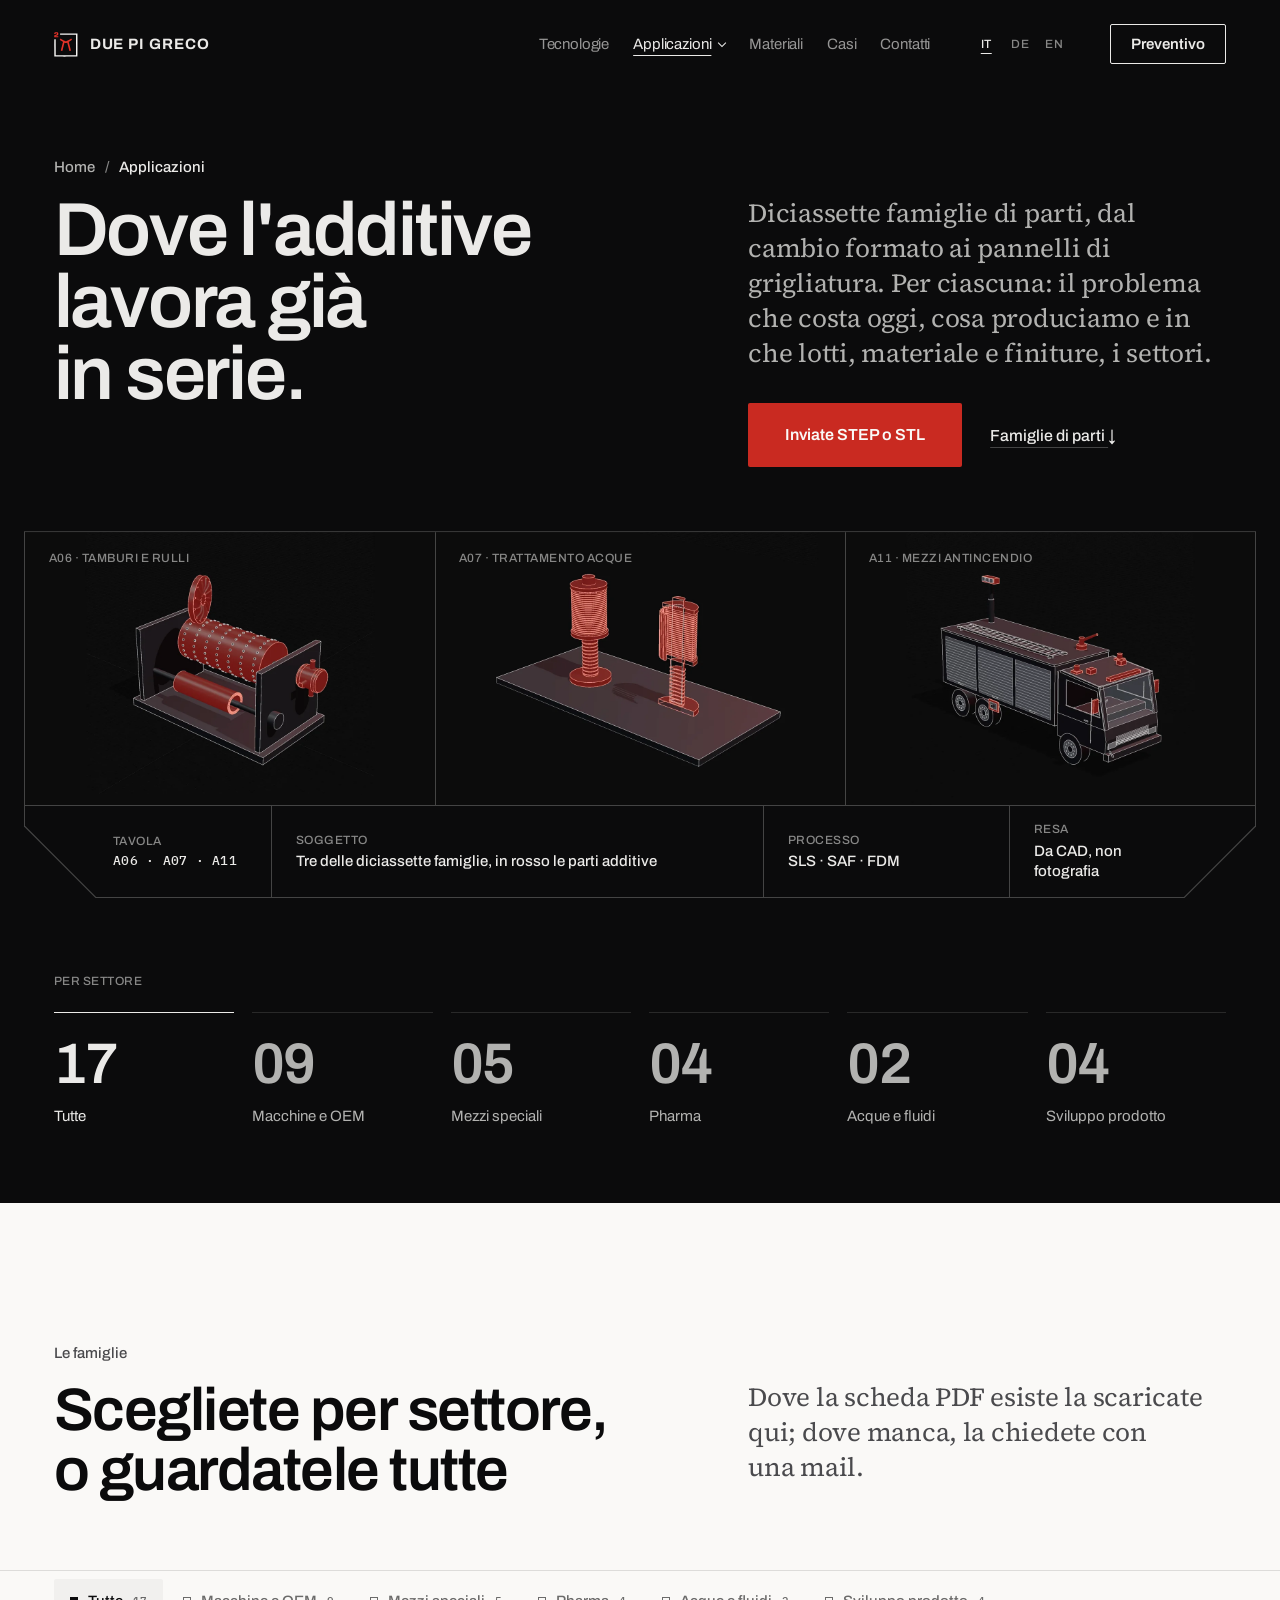
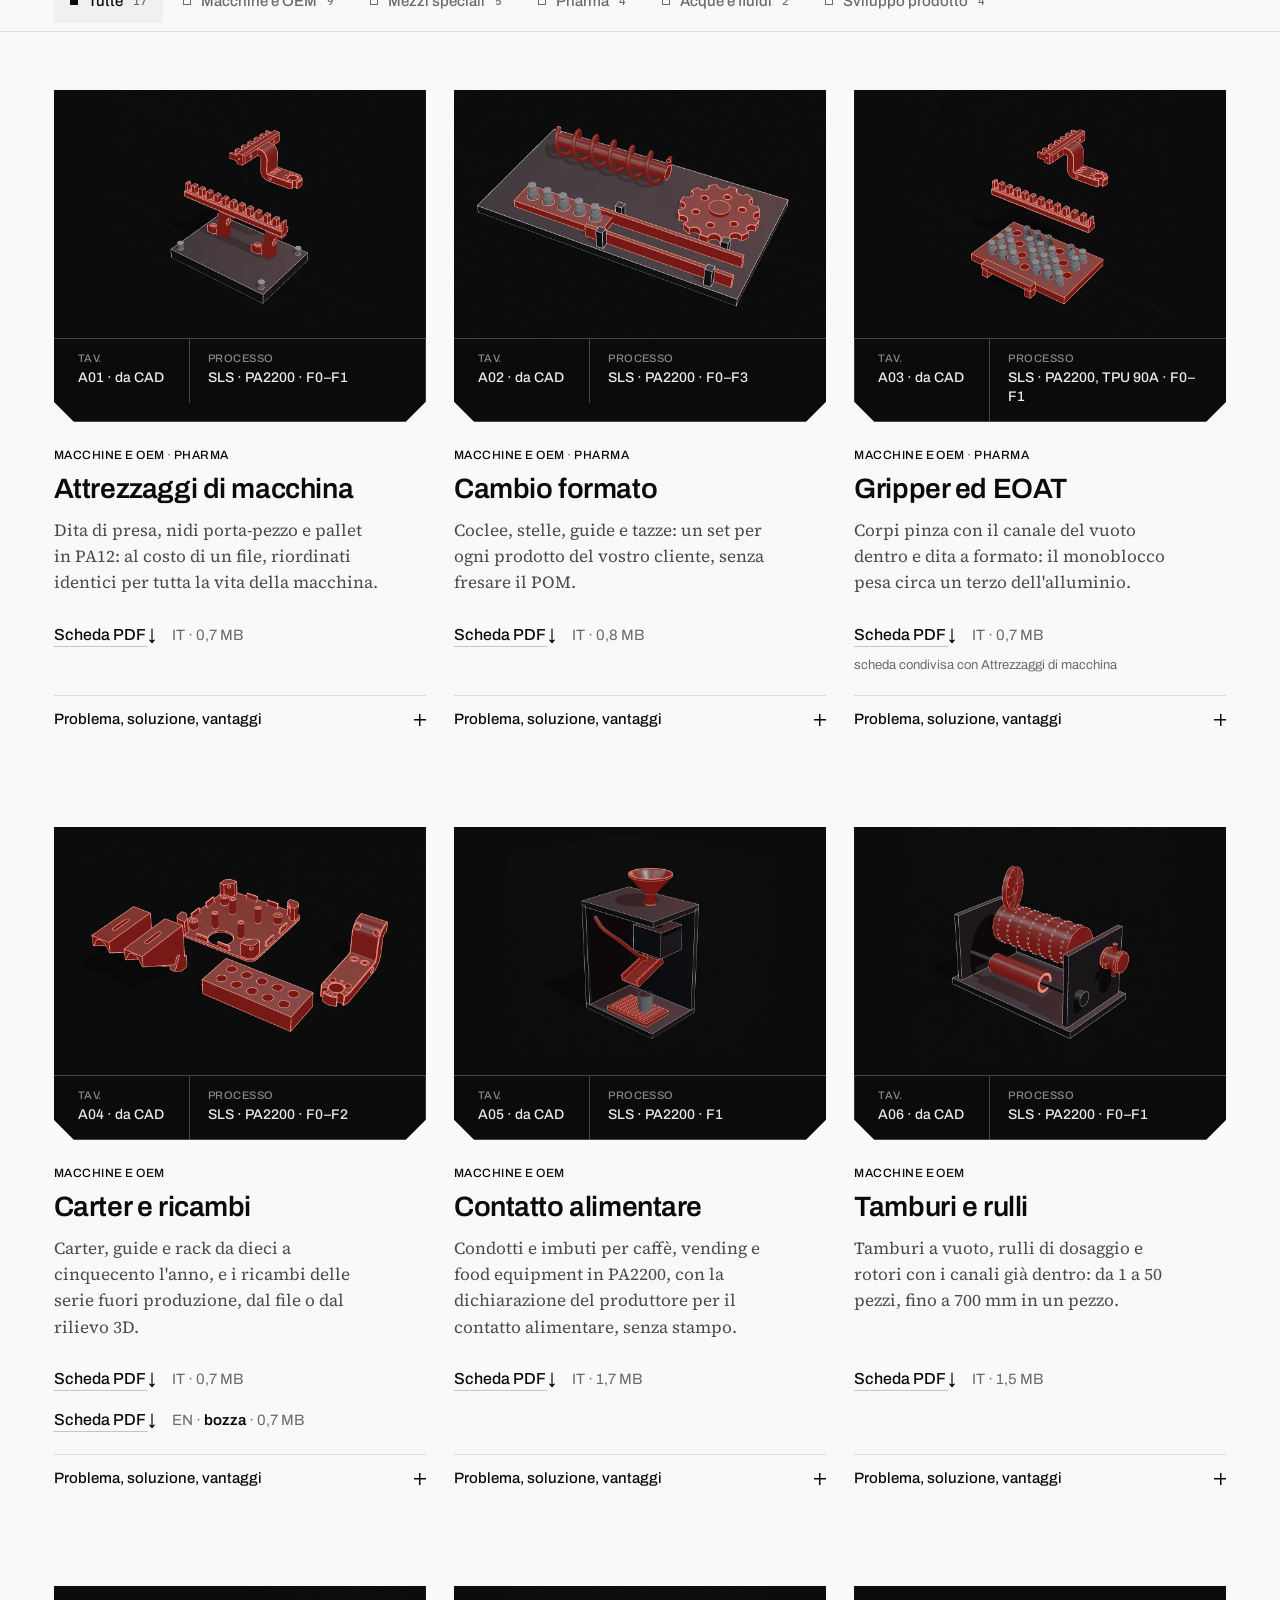
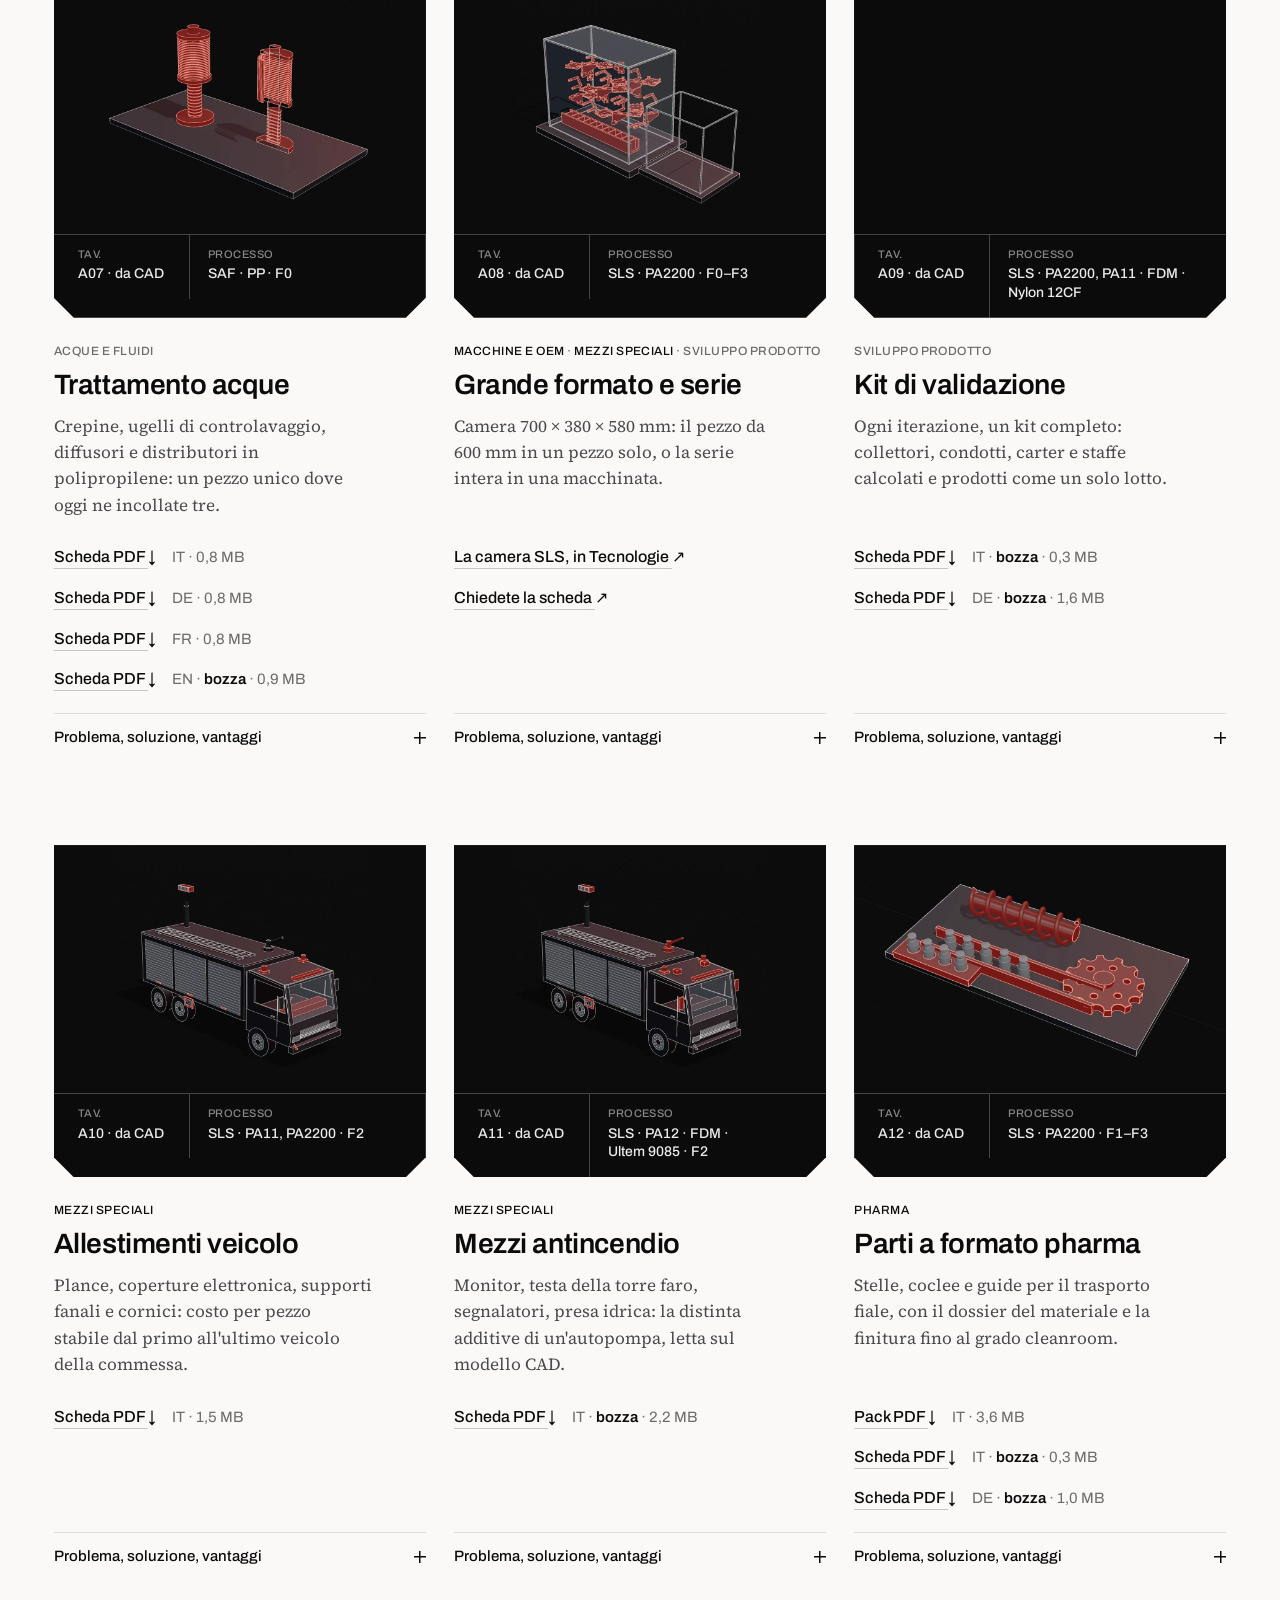
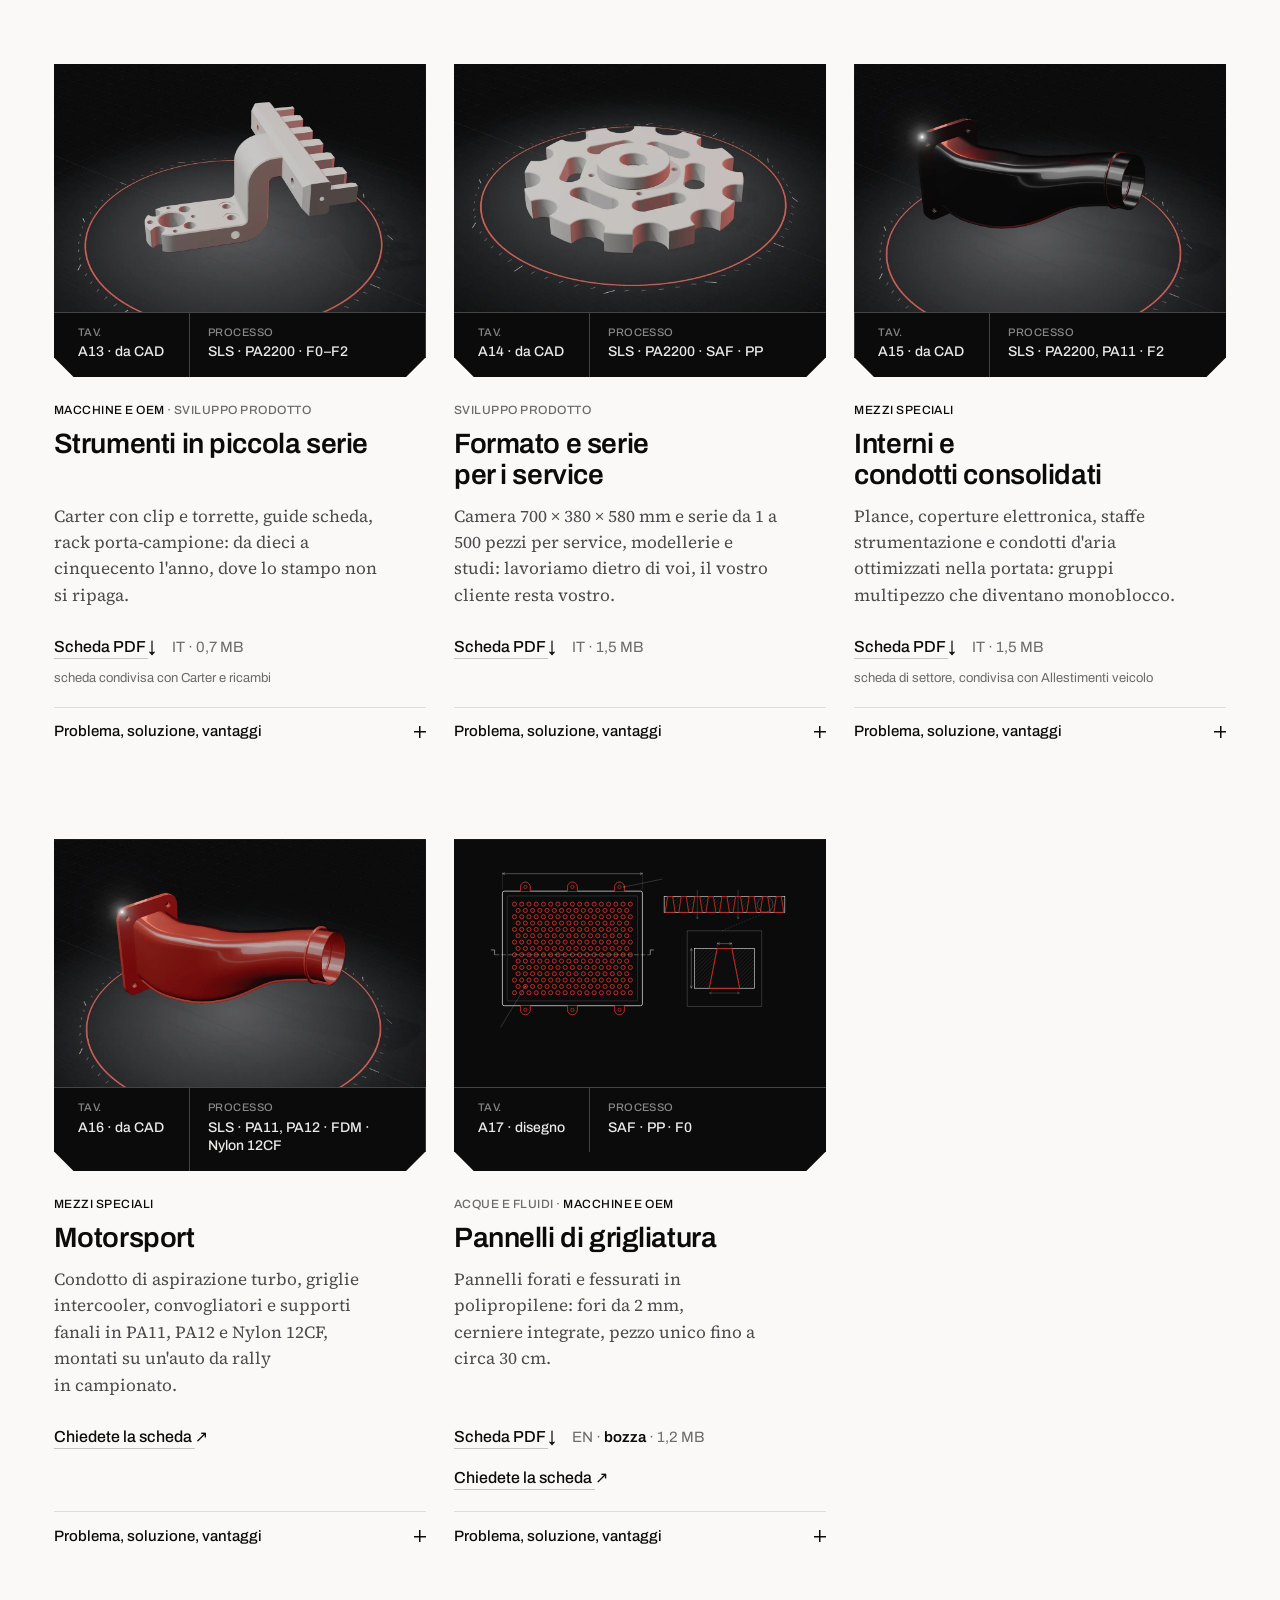
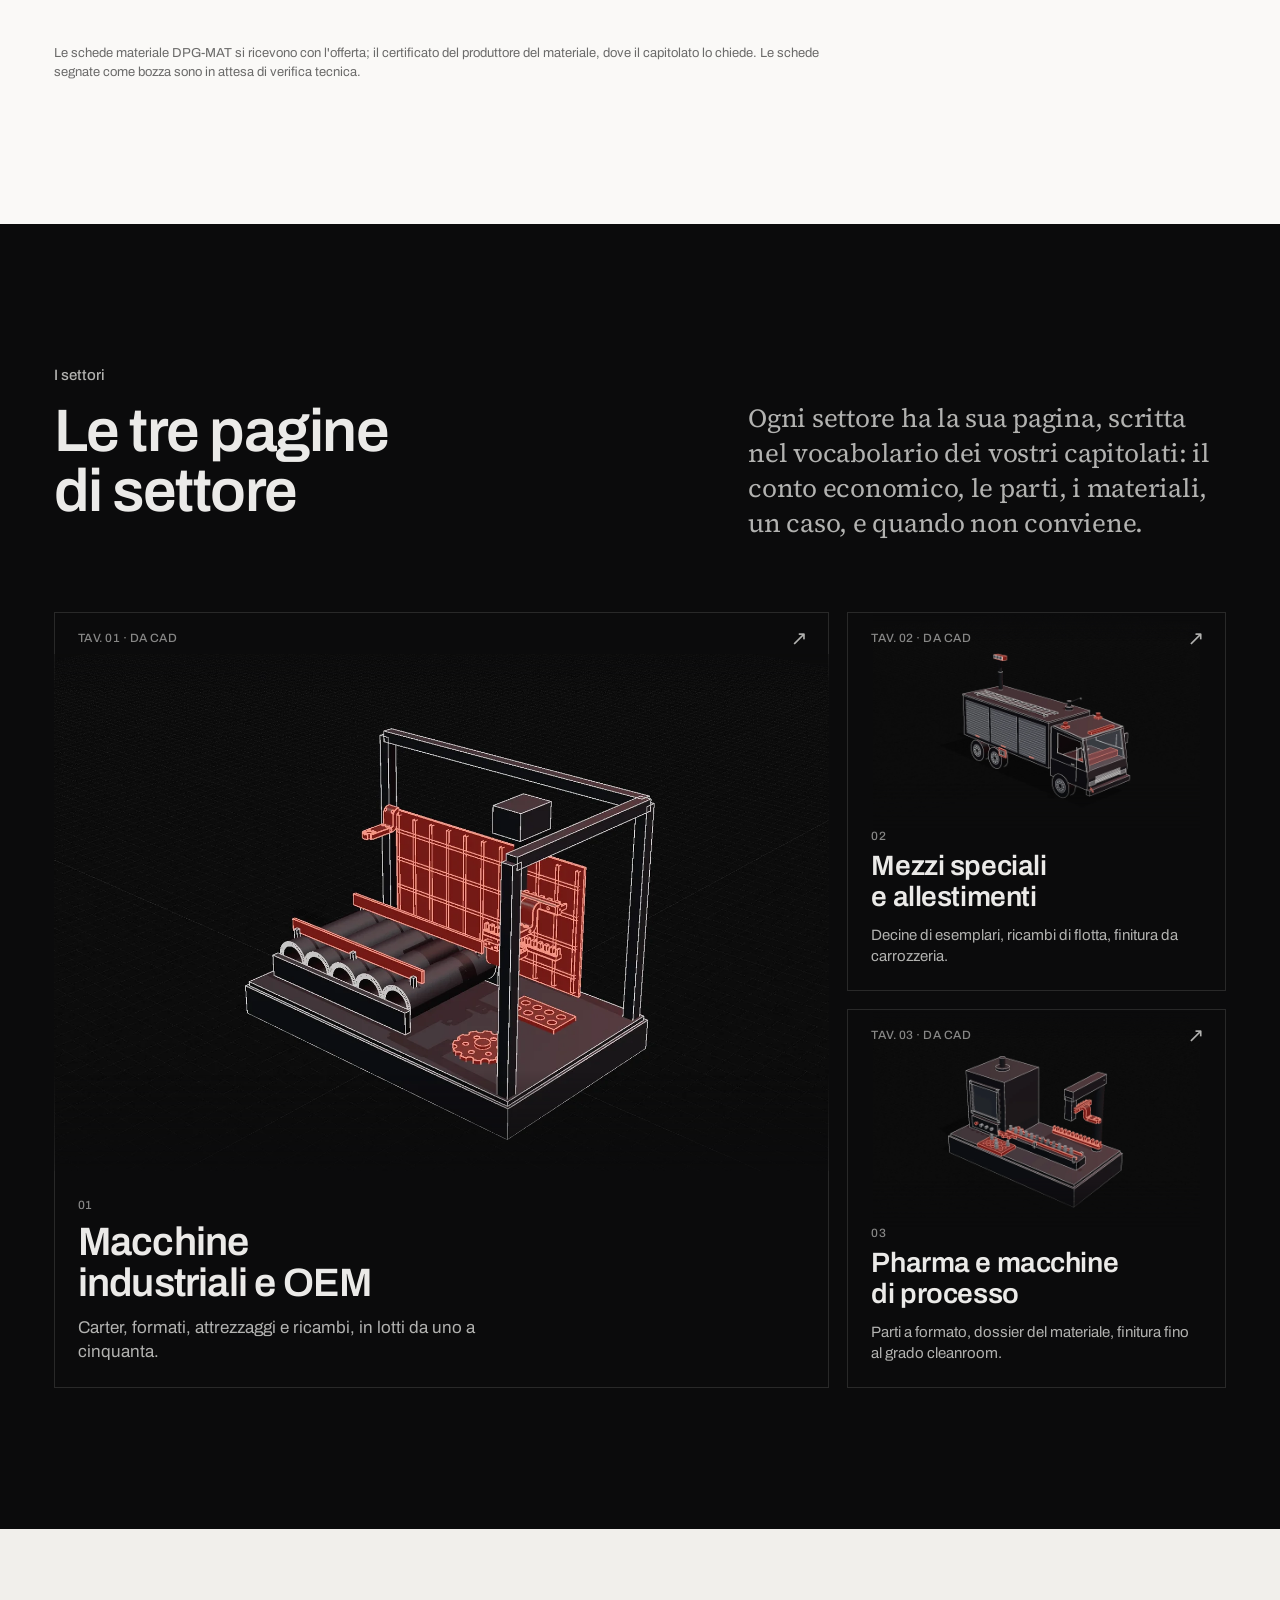
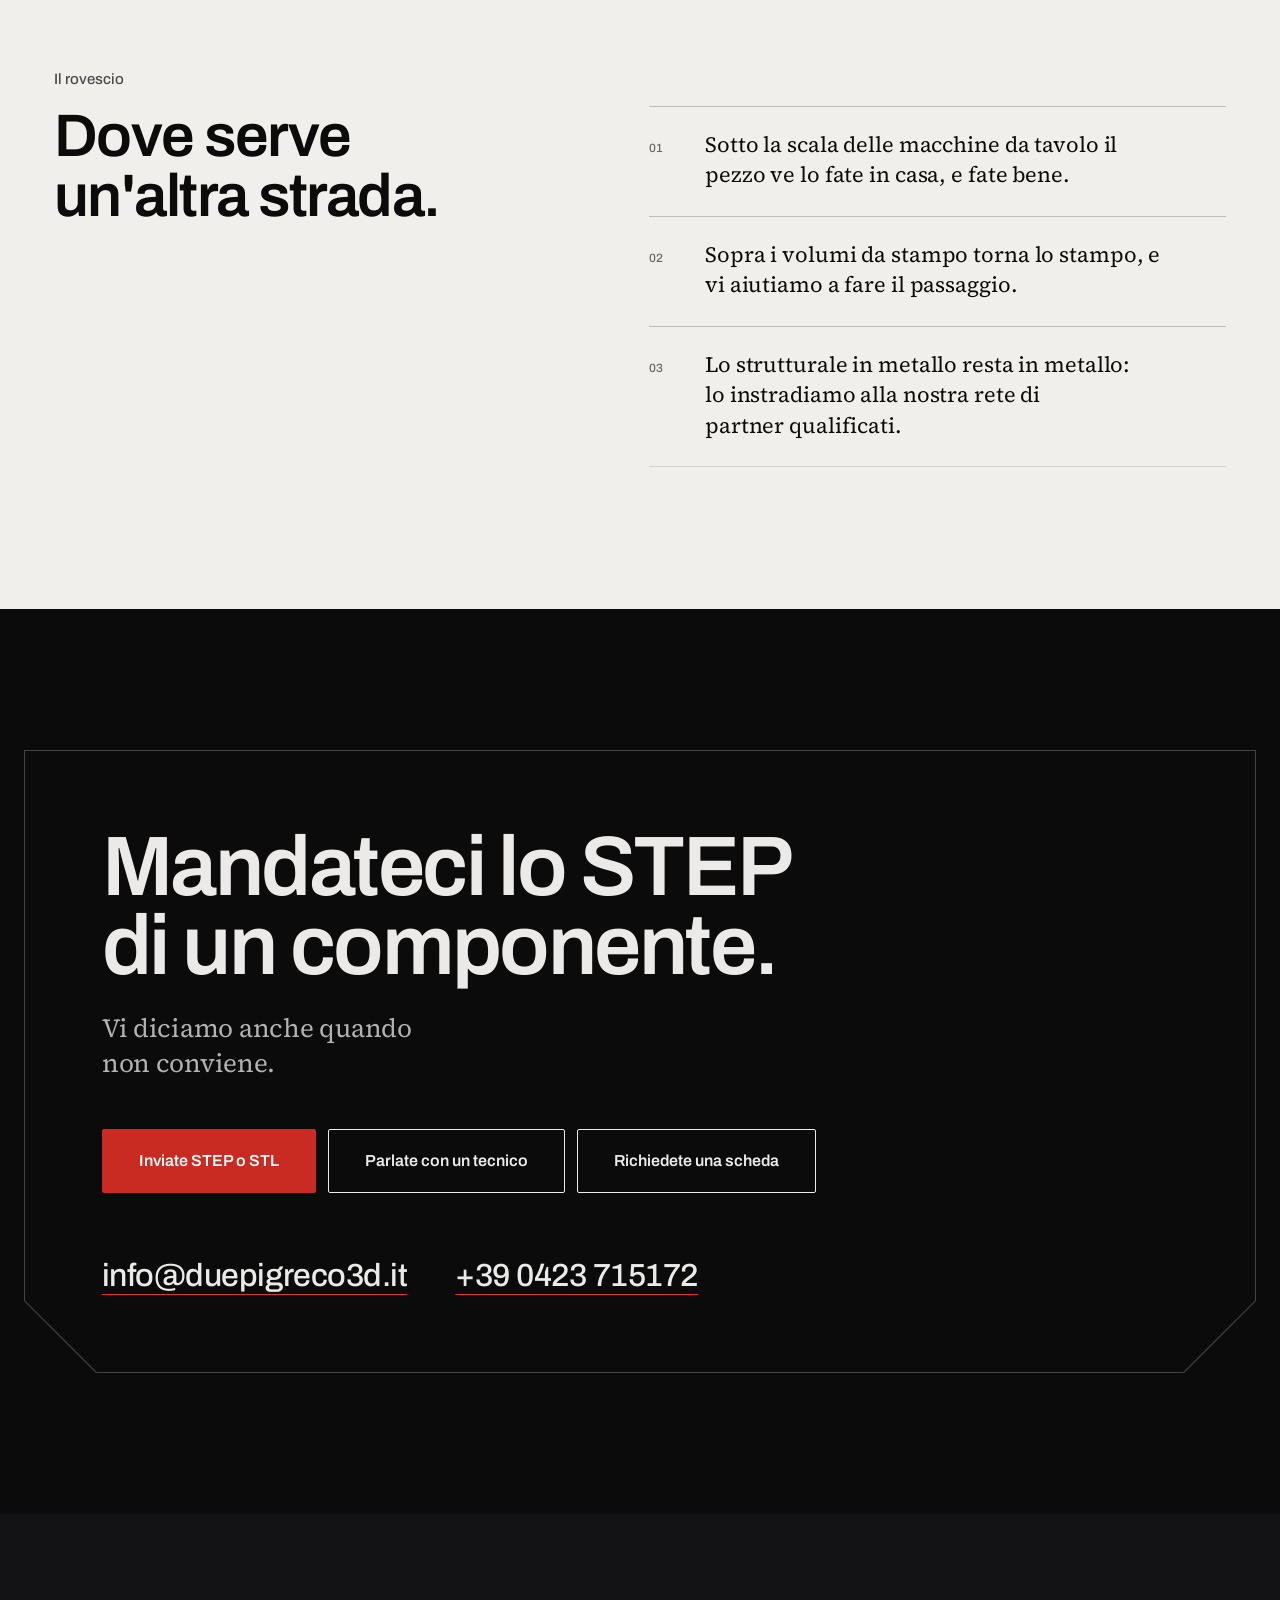
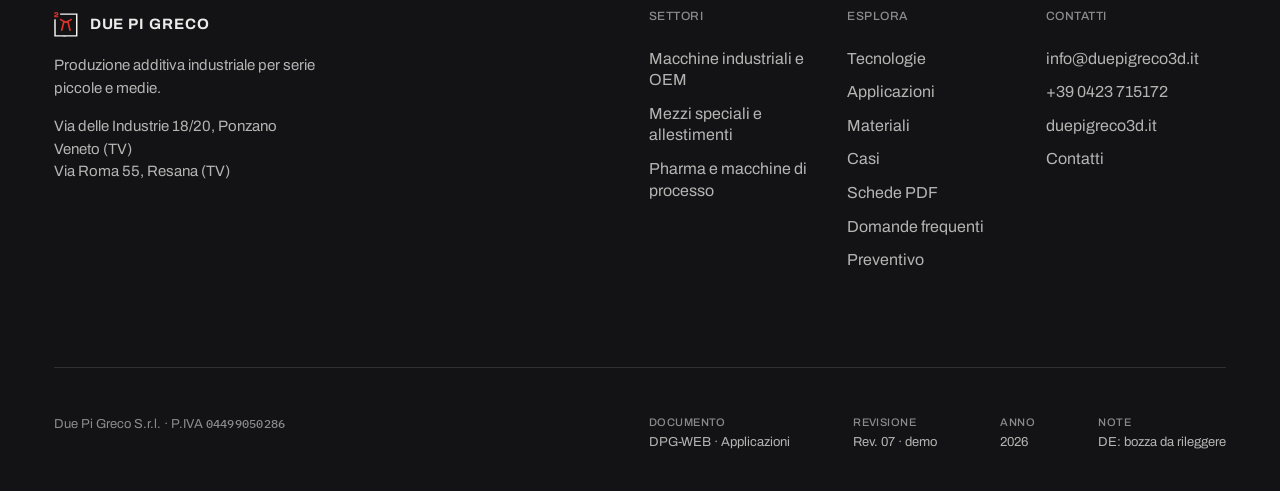
==== applicazioni.html @ 46a99f76 "Add files via upload" ====
<!doctype html><html lang="it"><head><meta charset="utf-8">
<meta name="viewport" content="width=device-width,initial-scale=1">
<meta name="description" content="Diciassette famiglie di applicazione della produzione additiva industriale: cambio formato, attrezzaggi, gripper, carter, contatto alimentare, trattamento acque, pannelli di grigliatura, allestimenti. Per ciascuna il problema, cosa facciamo, materiale e scheda PDF.">
<meta name="theme-color" content="#0B0B0C">
<title>Applicazioni · Due Pi Greco</title>
<link rel="icon" type="image/svg+xml" href="assets/favicon.svg">

<link rel="stylesheet" href="assets/fonts.css"><link rel="stylesheet" href="assets/stile-r07.css">
<script>document.documentElement.classList.add('js')</script>
<script src="assets/comune.js"></script>
</head><body class="r07 p-applicazioni ">
<!-- DPG-WEB · DPG-WEB · Applicazioni · Rev. 07. FILE GENERATO da _lavoro/r07/build_r07.py: si modifica _lavoro/r07/pagine/applicazioni.src.html.
     Testi dal dizionario I18N in fondo (it, de, en; il de e' una bozza). Dati: solo quelli di 00_CONTENUTI_REV06.md. -->
<a class="salta" href="#contenuto" data-i="salta">Vai al contenuto</a>

<!-- BARRA (manuale 4.1): fissa, trasparente sopra la testata scura; .piena dopo 80 px. Il pannello telefono lo apre comune.js.
     Parte comune a tutte le pagine (_lavoro/r07/parti/barra.html): la pagina corrente riceve aria-current dal build. -->
<header class="topbar barra su-nero"><div class="barra-dentro">
  <a class="marchio" href="index.html" aria-label="Due Pi Greco, home"><span class="logo"><svg xmlns="http://www.w3.org/2000/svg" viewBox="0 0 855 1002" role="img" aria-label="Due Pi Greco"><title>Due Pi Greco</title><g transform="translate(0.000000,1002.000000) scale(0.100000,-0.100000)" fill-rule="evenodd"><path class="dpg-nero" fill="#0B0B0C" d="M2185 8777 c-3 -7 -4 -120 -3 -252 l3 -240 2850 -5 c1568 -3 2851 -6 2853 -8 1 -1 1 -1634 0 -3629 l-3 -3628 -3630 0 -3630 0 -3 2839 c-1 2078 -5 2843 -13 2852 -12 15 -448 21 -483 8 -15 -6 -16 -288 -16 -3105 l0 -3099 26 -10 c41 -16 8226 -13 8247 3 16 11 17 274 15 4147 l-3 4135 -3103 3 c-2502 2 -3104 0 -3107 -11z"/><path class="dpg-rosso" fill="#ED1B24" d="M555 9234 c-11 -2 -47 -9 -80 -16 -166 -31 -303 -146 -351 -294 -23 -73 -32 -335 -12 -352 12 -9 69 -12 224 -10 l209 3 11 90 c15 114 27 146 67 176 31 23 38 24 199 24 l168 0 37 -38 38 -37 0 -124 c0 -192 8 -187 -415 -291 -325 -80 -374 -100 -451 -182 -89 -95 -94 -120 -94 -483 l0 -315 715 0 715 0 0 190 0 190 -490 5 -490 5 -3 35 c-4 47 34 120 74 142 17 10 69 27 115 38 110 27 253 63 379 97 335 91 429 226 417 596 -8 225 -38 320 -133 414 -115 112 -211 136 -564 139 -146 1 -274 1 -285 -2z M2289 6883 c-23 -38 -72 -113 -108 -168 -35 -55 -82 -127 -103 -159 -21 -33 -38 -67 -38 -77 0 -11 27 -34 73 -63 257 -160 309 -192 325 -201 9 -6 36 -23 60 -38 23 -15 59 -37 80 -48 20 -11 51 -29 67 -39 17 -10 41 -25 55 -33 14 -7 84 -47 155 -89 127 -73 263 -148 316 -175 15 -7 32 -20 39 -28 13 -16 13 -19 -20 -140 -12 -44 -26 -96 -30 -115 -4 -19 -25 -98 -45 -175 -21 -77 -41 -156 -45 -176 -3 -19 -10 -41 -14 -47 -3 -6 -10 -30 -15 -54 -5 -24 -26 -106 -46 -183 -21 -77 -41 -156 -45 -175 -4 -19 -25 -98 -45 -175 -21 -77 -41 -156 -45 -175 -5 -19 -18 -71 -30 -115 -12 -44 -26 -96 -30 -115 -5 -19 -18 -71 -30 -115 -12 -44 -26 -96 -30 -115 -4 -19 -25 -98 -45 -175 -21 -77 -41 -156 -45 -175 -9 -38 -56 -215 -91 -345 -11 -44 -25 -96 -29 -115 -5 -19 -18 -71 -30 -115 -12 -44 -26 -96 -30 -115 -4 -19 -15 -62 -24 -95 -23 -86 -21 -103 12 -111 15 -4 70 -18 122 -32 52 -13 111 -28 130 -32 19 -4 71 -18 115 -31 44 -12 98 -23 119 -23 43 -1 43 -2 79 139 9 33 21 80 28 105 6 25 15 61 19 80 4 19 18 71 30 115 12 44 26 96 30 115 4 19 22 87 38 150 87 330 105 398 112 431 3 19 10 41 14 47 3 6 10 30 15 54 5 24 25 106 46 183 20 77 41 156 45 175 4 19 22 87 38 150 85 321 105 398 112 430 4 19 18 71 30 115 12 44 26 96 30 115 4 19 25 98 45 175 21 77 41 156 46 175 54 232 56 234 127 204 127 -55 332 -106 422 -107 78 0 206 30 369 89 114 41 119 41 127 7 3 -16 10 -41 15 -58 5 -16 23 -84 39 -150 38 -144 81 -309 122 -465 16 -63 34 -131 38 -150 4 -19 24 -98 45 -175 50 -193 89 -340 140 -540 24 -93 58 -224 75 -290 18 -66 36 -136 40 -155 4 -19 18 -71 30 -115 12 -44 26 -96 30 -115 4 -19 18 -71 30 -115 12 -44 25 -96 30 -115 4 -19 24 -96 43 -170 48 -181 73 -279 81 -314 7 -27 9 -28 54 -23 26 3 72 13 102 22 53 15 294 79 335 89 11 3 32 7 48 11 32 6 34 23 11 104 -22 81 -40 147 -59 221 -9 36 -22 88 -29 115 -8 28 -20 77 -29 110 -52 199 -65 251 -92 355 -10 36 -23 88 -30 115 -7 28 -19 70 -26 95 -6 25 -15 61 -19 80 -7 35 -52 204 -92 350 -11 41 -24 91 -28 110 -4 19 -24 98 -45 175 -20 77 -41 156 -45 175 -4 19 -18 71 -30 115 -12 44 -25 96 -30 115 -7 32 -31 124 -112 430 -16 63 -34 131 -38 150 -14 65 -32 135 -45 175 -25 74 -28 121 -10 139 9 9 20 16 25 16 5 0 44 20 86 45 41 25 78 45 81 45 3 0 39 20 80 45 40 25 76 45 79 45 7 0 583 348 717 433 53 34 97 68 97 76 0 8 -20 44 -43 80 -24 37 -64 98 -89 136 -129 201 -160 246 -172 251 -8 3 -60 -24 -117 -60 -148 -93 -623 -378 -694 -417 -33 -18 -73 -40 -90 -50 -16 -10 -50 -29 -75 -42 -25 -14 -74 -41 -110 -61 -184 -102 -527 -265 -660 -313 -158 -59 -207 -53 -459 54 -79 34 -460 223 -541 270 -19 11 -71 39 -115 63 -94 51 -313 176 -430 247 -114 67 -357 217 -422 260 -46 29 -89 53 -97 53 -7 0 -33 -30 -57 -67z"/></g></svg></span><b>DUE PI GRECO</b></a>
  <span class="targhetta">Demo · Rev. 07</span>
  <nav class="nav" aria-label="Menu" data-i-aria="nav_menu">
    <a href="tecnologie.html" data-i="nav_tec">Tecnologie</a>
    <div class="menu-voce corrente"><button type="button" class="menu-apri" aria-expanded="false" aria-controls="menu-app" data-i="nav_app">Applicazioni</button>
      <div class="menu-sotto" id="menu-app">
        <a href="settore-oem.html"><i>01</i><b data-i="p_s1">Macchine industriali e OEM</b><span data-i="nav_s1d">carter, formati, attrezzaggi, ricambi</span></a>
        <a href="settore-vsp.html"><i>02</i><b data-i="p_s2">Mezzi speciali e allestimenti</b><span data-i="nav_s2d">allestimenti, flotte, finitura da carrozzeria</span></a>
        <a href="settore-phm.html"><i>03</i><b data-i="p_s3">Pharma e macchine di processo</b><span data-i="nav_s3d">parti a formato, dossier, cleanroom</span></a>
        <a class="menu-tutte" href="applicazioni.html" aria-current="page"><i>17</i><b data-i="nav_tutti">Tutte le applicazioni</b><span data-i="nav_fam">Famiglie di parti</span></a>
      </div></div>
    <a href="materiali.html" data-i="nav_mat">Materiali</a>
    <a href="casi.html" data-i="nav_casi">Casi</a>
    <a href="contatti.html" data-i="nav_cont">Contatti</a>
  </nav>
  <div class="lingue" role="group" aria-label="Lingua" data-i-aria="lingua">
    <button type="button" class="lang attiva" data-lang="it" lang="it" aria-pressed="true">IT</button>
    <button type="button" class="lang" data-lang="de" lang="de" aria-pressed="false">DE</button>
    <button type="button" class="lang" data-lang="en" lang="en" aria-pressed="false">EN</button>
  </div>
  <a class="btn btn--contorno btn--p btn-barra" href="preventivo.html" data-i="nav_prev">Preventivo</a>
  <button type="button" class="menu-tasto" aria-expanded="false" aria-controls="menu-pannello" data-i="nav_menu">Menu</button>
</div></header>

<!-- PANNELLO TELEFONO: data-bp e' la larghezza da cui la barra torna intera (comune.js lo chiude oltre questa misura) -->
<div class="menu-pannello" id="menu-pannello" role="dialog" aria-modal="true" aria-label="Menu" data-i-aria="nav_menu" data-bp="1080">
  <div class="mp-testa"><a class="marchio" href="index.html" aria-label="Due Pi Greco, home"><span class="logo"><svg xmlns="http://www.w3.org/2000/svg" viewBox="0 0 855 1002" role="img" aria-label="Due Pi Greco"><title>Due Pi Greco</title><g transform="translate(0.000000,1002.000000) scale(0.100000,-0.100000)" fill-rule="evenodd"><path class="dpg-nero" fill="#0B0B0C" d="M2185 8777 c-3 -7 -4 -120 -3 -252 l3 -240 2850 -5 c1568 -3 2851 -6 2853 -8 1 -1 1 -1634 0 -3629 l-3 -3628 -3630 0 -3630 0 -3 2839 c-1 2078 -5 2843 -13 2852 -12 15 -448 21 -483 8 -15 -6 -16 -288 -16 -3105 l0 -3099 26 -10 c41 -16 8226 -13 8247 3 16 11 17 274 15 4147 l-3 4135 -3103 3 c-2502 2 -3104 0 -3107 -11z"/><path class="dpg-rosso" fill="#ED1B24" d="M555 9234 c-11 -2 -47 -9 -80 -16 -166 -31 -303 -146 -351 -294 -23 -73 -32 -335 -12 -352 12 -9 69 -12 224 -10 l209 3 11 90 c15 114 27 146 67 176 31 23 38 24 199 24 l168 0 37 -38 38 -37 0 -124 c0 -192 8 -187 -415 -291 -325 -80 -374 -100 -451 -182 -89 -95 -94 -120 -94 -483 l0 -315 715 0 715 0 0 190 0 190 -490 5 -490 5 -3 35 c-4 47 34 120 74 142 17 10 69 27 115 38 110 27 253 63 379 97 335 91 429 226 417 596 -8 225 -38 320 -133 414 -115 112 -211 136 -564 139 -146 1 -274 1 -285 -2z M2289 6883 c-23 -38 -72 -113 -108 -168 -35 -55 -82 -127 -103 -159 -21 -33 -38 -67 -38 -77 0 -11 27 -34 73 -63 257 -160 309 -192 325 -201 9 -6 36 -23 60 -38 23 -15 59 -37 80 -48 20 -11 51 -29 67 -39 17 -10 41 -25 55 -33 14 -7 84 -47 155 -89 127 -73 263 -148 316 -175 15 -7 32 -20 39 -28 13 -16 13 -19 -20 -140 -12 -44 -26 -96 -30 -115 -4 -19 -25 -98 -45 -175 -21 -77 -41 -156 -45 -176 -3 -19 -10 -41 -14 -47 -3 -6 -10 -30 -15 -54 -5 -24 -26 -106 -46 -183 -21 -77 -41 -156 -45 -175 -4 -19 -25 -98 -45 -175 -21 -77 -41 -156 -45 -175 -5 -19 -18 -71 -30 -115 -12 -44 -26 -96 -30 -115 -5 -19 -18 -71 -30 -115 -12 -44 -26 -96 -30 -115 -4 -19 -25 -98 -45 -175 -21 -77 -41 -156 -45 -175 -9 -38 -56 -215 -91 -345 -11 -44 -25 -96 -29 -115 -5 -19 -18 -71 -30 -115 -12 -44 -26 -96 -30 -115 -4 -19 -15 -62 -24 -95 -23 -86 -21 -103 12 -111 15 -4 70 -18 122 -32 52 -13 111 -28 130 -32 19 -4 71 -18 115 -31 44 -12 98 -23 119 -23 43 -1 43 -2 79 139 9 33 21 80 28 105 6 25 15 61 19 80 4 19 18 71 30 115 12 44 26 96 30 115 4 19 22 87 38 150 87 330 105 398 112 431 3 19 10 41 14 47 3 6 10 30 15 54 5 24 25 106 46 183 20 77 41 156 45 175 4 19 22 87 38 150 85 321 105 398 112 430 4 19 18 71 30 115 12 44 26 96 30 115 4 19 25 98 45 175 21 77 41 156 46 175 54 232 56 234 127 204 127 -55 332 -106 422 -107 78 0 206 30 369 89 114 41 119 41 127 7 3 -16 10 -41 15 -58 5 -16 23 -84 39 -150 38 -144 81 -309 122 -465 16 -63 34 -131 38 -150 4 -19 24 -98 45 -175 50 -193 89 -340 140 -540 24 -93 58 -224 75 -290 18 -66 36 -136 40 -155 4 -19 18 -71 30 -115 12 -44 26 -96 30 -115 4 -19 18 -71 30 -115 12 -44 25 -96 30 -115 4 -19 24 -96 43 -170 48 -181 73 -279 81 -314 7 -27 9 -28 54 -23 26 3 72 13 102 22 53 15 294 79 335 89 11 3 32 7 48 11 32 6 34 23 11 104 -22 81 -40 147 -59 221 -9 36 -22 88 -29 115 -8 28 -20 77 -29 110 -52 199 -65 251 -92 355 -10 36 -23 88 -30 115 -7 28 -19 70 -26 95 -6 25 -15 61 -19 80 -7 35 -52 204 -92 350 -11 41 -24 91 -28 110 -4 19 -24 98 -45 175 -20 77 -41 156 -45 175 -4 19 -18 71 -30 115 -12 44 -25 96 -30 115 -7 32 -31 124 -112 430 -16 63 -34 131 -38 150 -14 65 -32 135 -45 175 -25 74 -28 121 -10 139 9 9 20 16 25 16 5 0 44 20 86 45 41 25 78 45 81 45 3 0 39 20 80 45 40 25 76 45 79 45 7 0 583 348 717 433 53 34 97 68 97 76 0 8 -20 44 -43 80 -24 37 -64 98 -89 136 -129 201 -160 246 -172 251 -8 3 -60 -24 -117 -60 -148 -93 -623 -378 -694 -417 -33 -18 -73 -40 -90 -50 -16 -10 -50 -29 -75 -42 -25 -14 -74 -41 -110 -61 -184 -102 -527 -265 -660 -313 -158 -59 -207 -53 -459 54 -79 34 -460 223 -541 270 -19 11 -71 39 -115 63 -94 51 -313 176 -430 247 -114 67 -357 217 -422 260 -46 29 -89 53 -97 53 -7 0 -33 -30 -57 -67z"/></g></svg></span><b>DUE PI GRECO</b></a>
    <button type="button" class="menu-tasto" data-menu-chiudi data-i="nav_chiudi">Chiudi</button></div>
  <ul class="mp-voci">
    <li><a href="index.html" data-i="nav_home">Home</a></li>
    <li><a href="tecnologie.html" data-i="nav_tec">Tecnologie</a></li>
    <li><a href="applicazioni.html" data-i="nav_app" aria-current="page">Applicazioni</a></li>
    <li><a href="materiali.html" data-i="nav_mat">Materiali</a></li>
    <li><a href="casi.html" data-i="nav_casi">Casi</a></li>
    <li><a href="contatti.html" data-i="nav_cont">Contatti</a></li>
  </ul>
  <a class="btn btn--primario mp-cta" href="preventivo.html" data-i="nav_prev">Preventivo</a>
  <p class="etichetta mp-lab" data-i="nav_set">Settori</p>
  <ul class="mp-settori">
    <li><a href="settore-oem.html"><span class="solo-lettore">01 </span><b data-i="p_s1">Macchine industriali e OEM</b><span data-i="nav_s1d">carter, formati, attrezzaggi, ricambi</span></a></li>
    <li><a href="settore-vsp.html"><span class="solo-lettore">02 </span><b data-i="p_s2">Mezzi speciali e allestimenti</b><span data-i="nav_s2d">allestimenti, flotte, finitura da carrozzeria</span></a></li>
    <li><a href="settore-phm.html"><span class="solo-lettore">03 </span><b data-i="p_s3">Pharma e macchine di processo</b><span data-i="nav_s3d">parti a formato, dossier, cleanroom</span></a></li>
  </ul>
  <p class="etichetta mp-lab" data-i="top_c">Contatti</p>
  <p class="mp-contatti"><a href="mailto:info@duepigreco3d.it">info@duepigreco3d.it</a><br><a href="tel:+390423715172">+39 0423 715172</a></p>
  <p class="etichetta mp-lab" id="mp-lingua" data-i="lingua">Lingua</p>
  <div class="mp-lingue" role="group" aria-labelledby="mp-lingua">
    <button type="button" class="lang attiva" data-lang="it" lang="it" aria-pressed="true">IT</button>
    <button type="button" class="lang" data-lang="de" lang="de" aria-pressed="false">DE</button>
    <button type="button" class="lang" data-lang="en" lang="en" aria-pressed="false">EN</button>
  </div>
</div>

<main id="contenuto" tabindex="-1">

<!-- TESTATA · nero. Briciole, H1 (lo slogan della pagina), lead, una sola azione piena.
     Sotto, la tavola d'insieme nella cornice smussata della home: tre famiglie, una per processo (SLS, SAF, FDM),
     ciascuna e' un link alla sua card; il cartiglio dice che sono rese da CAD.
     Poi i conteggi per settore (prima un indice laterale): numeri gia' scritti nell'HTML, ricalcolati dallo script;
     ogni voce filtra la griglia e ci porta (data-f invariati: tutti, oem, vsp, phm, h2o, dev). -->
<section class="testata su-nero" id="testata" aria-labelledby="h-titolo">
  <div class="griglia testata-testa">
    <div class="testata-titolo rivela">
      <nav class="briciole" aria-label="Sei qui" data-i-aria="ap7_bric"><a href="index.html" data-i="torna">Home</a><span aria-hidden="true">/</span><span aria-current="page" data-i="occ">Applicazioni</span></nav>
      <h1 id="h-titolo" data-i="h1">Dove l'additive lavora già in serie.</h1>
    </div>
    <div class="testata-lato rivela r2">
      <p class="lead" data-i="intro_a">Diciassette famiglie di parti, dal cambio formato ai pannelli di grigliatura. Per ciascuna: il problema che costa oggi, cosa produciamo e in che lotti, materiale e finiture, i settori.</p>
      <div class="testata-azioni">
        <a class="btn btn--primario btn--g" href="preventivo.html" data-i="cta_file">Inviate STEP o STL</a>
        <a class="link" href="#famiglie"><span data-i="nav_fam">Famiglie di parti</span> <span class="freccia" aria-hidden="true">↓</span></a>
      </div>
    </div>
  </div>
  <div class="cornice rivela r3">
    <figure class="cornice-dentro">
      <div class="insieme">
        <a class="ins-vista" href="#tam"><img src="assets/app_tam.webp" width="1200" height="800" alt="Tavola: tamburo a vuoto e rullo nel loro telaio, parti additive in rosso" data-i-alt="fam_tam_alt" fetchpriority="high" decoding="async"><span class="etichetta ins-tav">A06 · <span data-i="fam_tam_t">Tamburi e rulli</span></span></a>
        <a class="ins-vista" href="#h2o"><img src="assets/app_h2o.webp" width="1200" height="800" alt="Tavola: componenti in polipropilene per il trattamento acque, parti additive in rosso" data-i-alt="fam_h2o_alt" decoding="async"><span class="etichetta ins-tav">A07 · <span data-i="fam_h2o_t">Trattamento acque</span></span></a>
        <a class="ins-vista" href="#ant"><img src="assets/app_ant.webp" width="1200" height="800" alt="Tavola: autopompa antincendio, parti additive in rosso" data-i-alt="fam_ant_alt" decoding="async"><span class="etichetta ins-tav">A11 · <span data-i="fam_ant_t">Mezzi antincendio</span></span></a>
      </div>
      <figcaption>
        <dl class="cartiglio">
          <div><dt data-i="cg_tav">Tavola</dt><dd class="mono">A06 · A07 · A11</dd></div>
          <div><dt data-i="cg_sog">Soggetto</dt><dd data-i="ap7_sog">Tre delle diciassette famiglie, in rosso le parti additive</dd></div>
          <div><dt data-i="cg_pro">Processo</dt><dd>SLS · SAF · FDM</dd></div>
          <div><dt data-i="cg_resa">Resa</dt><dd data-i="cg_resa_v">Da CAD, non fotografia</dd></div>
        </dl>
      </figcaption>
    </figure>
  </div>
  <p class="griglia conta-testa"><span class="etichetta" id="conta-t" data-i="ind_t">Per settore</span></p>
  <ul class="griglia dati-testata settori-conta" aria-labelledby="conta-t">
    <li class="rivela"><a href="#famiglie" data-f="tutti" aria-current="true"><strong class="conta">17</strong><span data-i="set_tutti">Tutte</span></a></li>
    <li class="rivela r2"><a href="#famiglie" data-f="oem"><strong class="conta">09</strong><span data-i="set_oem">Macchine e OEM</span></a></li>
    <li class="rivela r3"><a href="#famiglie" data-f="vsp"><strong class="conta">05</strong><span data-i="set_vsp">Mezzi speciali</span></a></li>
    <li class="rivela r4"><a href="#famiglie" data-f="phm"><strong class="conta">04</strong><span data-i="set_phm">Pharma</span></a></li>
    <li class="rivela r2"><a href="#famiglie" data-f="h2o"><strong class="conta">02</strong><span data-i="set_h2o">Acque e fluidi</span></a></li>
    <li class="rivela r3"><a href="#famiglie" data-f="dev"><strong class="conta">04</strong><span data-i="set_dev">Sviluppo prodotto</span></a></li>
  </ul>
</section>

<!-- LE FAMIGLIE · carta. Testata della sezione, filtri fermi sotto la barra (nascosti senza JavaScript), diciassette card.
     Ogni card e' una tavola col cartiglio (codice, processo e materiale), poi i settori, il titolo, una riga,
     le schede PDF con lingua e peso (data-mb, scritto dal build) e, chiusi, il problema, cosa facciamo e i vantaggi.
     Le card sono figlie dirette della griglia (l'attributo hidden del filtro cade sull'elemento della griglia) e
     usano subgrid: titoli, righe PDF e dettagli della stessa fila stanno alla stessa altezza.
     Le schede in Rev. 00 (bozza nel pie' di pagina del PDF) lo dicono accanto al peso. -->
<section class="sezione su-carta" id="famiglie" aria-labelledby="h-fam">
  <div class="griglia testa-split">
    <div class="ts-titolo rivela"><p class="occhiello" data-i="s_o">Le famiglie</p><h2 id="h-fam" data-i="s_t">Scegliete per settore, o guardatele tutte</h2></div>
    <p class="lead ts-lead rivela r2" data-i="intro_b">Dove la scheda PDF esiste la scaricate qui; dove manca, la chiedete con una mail.</p>
  </div>
  <div class="filtri-barra">
    <div class="griglia">
      <div class="filtri" role="group" aria-label="Per settore" data-i-aria="ind_t">
        <button type="button" data-f="tutti" aria-pressed="true"><span data-i="set_tutti">Tutte</span><span class="conta">17</span></button>
        <button type="button" data-f="oem" aria-pressed="false"><span data-i="set_oem">Macchine e OEM</span><span class="conta">9</span></button>
        <button type="button" data-f="vsp" aria-pressed="false"><span data-i="set_vsp">Mezzi speciali</span><span class="conta">5</span></button>
        <button type="button" data-f="phm" aria-pressed="false"><span data-i="set_phm">Pharma</span><span class="conta">4</span></button>
        <button type="button" data-f="h2o" aria-pressed="false"><span data-i="set_h2o">Acque e fluidi</span><span class="conta">2</span></button>
        <button type="button" data-f="dev" aria-pressed="false"><span data-i="set_dev">Sviluppo prodotto</span><span class="conta">4</span></button>
      </div>
    </div>
  </div>
  <div class="griglia" aria-live="polite"><p class="filtri-esito nessuna" hidden><span data-i="vuoto">Nessuna famiglia per questo filtro.</span></p></div>

  <div class="griglia carte famiglie">

<!-- A01 · scheda DPG-APP-EOAT -->
<article class="famiglia rivela" id="att" data-set="oem phm" aria-labelledby="f-att-t">
  <figure class="fam-tav su-nero">
    <div class="fam-img"><img src="assets/app_att.webp" width="1200" height="800" alt="Tavola: dita di presa e nidi porta-pezzo su pallet, parti additive in rosso" data-i-alt="fam_att_alt" loading="lazy" decoding="async"></div>
    <figcaption><dl class="fam-cartiglio">
      <div><dt data-i="lab_tav">Tav.</dt><dd>A01 · <span data-i="fam_tav">da CAD</span></dd></div>
      <div><dt data-i="lab_proc">Processo</dt><dd>SLS · PA2200 · F0–F1</dd></div>
    </dl></figcaption>
  </figure>
  <p class="etichetta fam-settori"><span class="solo-lettore" data-i="nav_set">Settori</span><a href="settore-oem.html" data-i="set_oem">Macchine e OEM</a><span aria-hidden="true"> · </span><a href="settore-phm.html" data-i="set_phm">Pharma</a></p>
  <h3 id="f-att-t" data-i="fam_att_t">Attrezzaggi di macchina</h3>
  <p class="fam-riga" data-i="fam_att_p">Dita di presa, nidi porta-pezzo e pallet in PA12: al costo di un file, riordinati identici per tutta la vita della macchina.</p>
  <ul class="fam-pdf">
    <li><a href="schede/DuePiGreco_Attrezzaggi_Macchina.pdf" type="application/pdf" hreflang="it"><span class="link"><span data-i="pdf">Scheda PDF</span> <span class="freccia" aria-hidden="true">↓</span></span><span class="meta"><span aria-hidden="true">IT</span><span class="solo-lettore" data-i="pdf_l_it">in italiano</span> · <span data-mb="0.7">0,7</span>&nbsp;MB</span></a></li>
  </ul>
  <details class="fam-dettaglio">
    <summary><span data-i="lab_dett">Problema, soluzione, vantaggi</span></summary>
    <div class="fam-dentro">
      <dl class="fam-righe"><dt class="etichetta" data-i="lab_prob">Il problema</dt><dd data-i="att_prob">Ogni macchina custom porta decine di attrezzi dedicati, fresati dall'alluminio o dal POM: il costo si nasconde nelle ore di officina e nel ritardo che sposta il collaudo.</dd><dt class="etichetta" data-i="lab_fac">Cosa facciamo</dt><dd data-i="att_fac">Dita di presa, nidi porta-pezzo, pallet e fixture in PA2200 sinterizzato, dedicati alla commessa, in lotti da 1 a 50, riordinati identici dal file per tutta la vita della macchina.</dd></dl>
      <p class="etichetta" data-i="lab_vant">Vantaggi</p>
      <ol class="fam-vant"><li data-i="att_v1">Canali nel corpo</li><li data-i="att_v2">Circa un terzo del peso</li><li data-i="att_v3">Riordino identico</li></ol>
    </div>
  </details>
</article>

<!-- A02 · scheda DPG-APP-FMT -->
<article class="famiglia rivela r2" id="frm" data-set="oem phm" aria-labelledby="f-frm-t">
  <figure class="fam-tav su-nero">
    <div class="fam-img"><img src="assets/app_frm.webp" width="1200" height="800" alt="Tavola: set di cambio formato con coclea, stella e guide, parti additive in rosso" data-i-alt="fam_frm_alt" loading="lazy" decoding="async"></div>
    <figcaption><dl class="fam-cartiglio">
      <div><dt data-i="lab_tav">Tav.</dt><dd>A02 · <span data-i="fam_tav">da CAD</span></dd></div>
      <div><dt data-i="lab_proc">Processo</dt><dd>SLS · PA2200 · F0–F3</dd></div>
    </dl></figcaption>
  </figure>
  <p class="etichetta fam-settori"><span class="solo-lettore" data-i="nav_set">Settori</span><a href="settore-oem.html" data-i="set_oem">Macchine e OEM</a><span aria-hidden="true"> · </span><a href="settore-phm.html" data-i="set_phm">Pharma</a></p>
  <h3 id="f-frm-t" data-i="fam_frm_t">Cambio formato</h3>
  <p class="fam-riga" data-i="fam_frm_p">Coclee, stelle, guide e tazze: un set per ogni prodotto del vostro cliente, senza fresare il POM.</p>
  <ul class="fam-pdf">
    <li><a href="schede/DuePiGreco_Cambio_Formato.pdf" type="application/pdf" hreflang="it"><span class="link"><span data-i="pdf">Scheda PDF</span> <span class="freccia" aria-hidden="true">↓</span></span><span class="meta"><span aria-hidden="true">IT</span><span class="solo-lettore" data-i="pdf_l_it">in italiano</span> · <span data-mb="0.8">0,8</span>&nbsp;MB</span></a></li>
  </ul>
  <details class="fam-dettaglio">
    <summary><span data-i="lab_dett">Problema, soluzione, vantaggi</span></summary>
    <div class="fam-dentro">
      <dl class="fam-righe"><dt class="etichetta" data-i="lab_prob">Il problema</dt><dd data-i="frm_prob">Il set formato oggi nasce fresato dal pieno in POM o PA6: ore macchina per ogni stella, una coclea che è un lavoro a sé, e a ogni nuovo flacone del cliente si ricomincia.</dd><dt class="etichetta" data-i="lab_fac">Cosa facciamo</dt><dd data-i="frm_fac">Stelle, coclee, tazze, piastre e guide di formato in PA2200: un set per ogni prodotto del vostro cliente, da 1 a 50 set, prodotti insieme nello stesso lotto alla firma dell'ordine.</dd></dl>
      <p class="etichetta" data-i="lab_vant">Vantaggi</p>
      <ol class="fam-vant"><li data-i="frm_v1">Set in un lotto</li><li data-i="frm_v2">Passo variabile</li><li data-i="frm_v3">Nessun riattrezzaggio</li></ol>
    </div>
  </details>
</article>

<!-- A03 · stessa scheda DPG-APP-EOAT di A01 -->
<article class="famiglia rivela r3" id="eoat" data-set="oem phm" aria-labelledby="f-eoat-t">
  <figure class="fam-tav su-nero">
    <div class="fam-img"><img src="assets/app_eoat.webp" width="1200" height="800" alt="Tavola: corpo pinza con dita a formato sopra un pallet, parti additive in rosso" data-i-alt="fam_eoat_alt" loading="lazy" decoding="async"></div>
    <figcaption><dl class="fam-cartiglio">
      <div><dt data-i="lab_tav">Tav.</dt><dd>A03 · <span data-i="fam_tav">da CAD</span></dd></div>
      <div><dt data-i="lab_proc">Processo</dt><dd>SLS · PA2200, TPU&nbsp;90A · F0–F1</dd></div>
    </dl></figcaption>
  </figure>
  <p class="etichetta fam-settori"><span class="solo-lettore" data-i="nav_set">Settori</span><a href="settore-oem.html" data-i="set_oem">Macchine e OEM</a><span aria-hidden="true"> · </span><a href="settore-phm.html" data-i="set_phm">Pharma</a></p>
  <h3 id="f-eoat-t" data-i="fam_eoat_t">Gripper ed EOAT</h3>
  <p class="fam-riga" data-i="fam_eoat_p">Corpi pinza con il canale del vuoto dentro e dita a formato: il monoblocco pesa circa un terzo dell'alluminio.</p>
  <ul class="fam-pdf">
    <li><a href="schede/DuePiGreco_Attrezzaggi_Macchina.pdf" type="application/pdf" hreflang="it"><span class="link"><span data-i="pdf">Scheda PDF</span> <span class="freccia" aria-hidden="true">↓</span></span><span class="meta"><span aria-hidden="true">IT</span><span class="solo-lettore" data-i="pdf_l_it">in italiano</span> · <span data-mb="0.7">0,7</span>&nbsp;MB</span></a></li>
    <li class="fam-nota" data-i="a7_condivisa">scheda condivisa con Attrezzaggi di macchina</li>
  </ul>
  <details class="fam-dettaglio">
    <summary><span data-i="lab_dett">Problema, soluzione, vantaggi</span></summary>
    <div class="fam-dentro">
      <dl class="fam-righe"><dt class="etichetta" data-i="lab_prob">Il problema</dt><dd data-i="eoat_prob">Il fine-braccio tradizionale è un assieme di piastre lavorate, raccordi e viteria: ogni geometria di presa nuova è un ciclo di officina, e ogni grammo in punta limita il robot.</dd><dt class="etichetta" data-i="lab_fac">Cosa facciamo</dt><dd data-i="eoat_fac">Corpi pinza monoblocco con il canale del vuoto dentro e dita a formato in PA2200, interfacce cedevoli in TPU 90A: la nuova geometria di presa entra in produzione in giorni, in lotti da 1 a 50.</dd></dl>
      <p class="etichetta" data-i="lab_vant">Vantaggi</p>
      <ol class="fam-vant"><li data-i="eoat_v1">Pinza monoblocco</li><li data-i="eoat_v2">Vuoto nel corpo</li><li data-i="eoat_v3">Interfacce cedevoli</li></ol>
    </div>
  </details>
</article>

<!-- A04 · DPG-APP-RIC (IT) e DPG-APP-SPR (EN, Rev. 00 bozza) -->
<article class="famiglia rivela" id="car" data-set="oem" aria-labelledby="f-car-t">
  <figure class="fam-tav su-nero">
    <div class="fam-img"><img src="assets/app_car.webp" width="1200" height="800" alt="Tavola della famiglia Carter e ricambi, parti additive in rosso" data-i-alt="fam_car_alt" loading="lazy" decoding="async"></div>
    <figcaption><dl class="fam-cartiglio">
      <div><dt data-i="lab_tav">Tav.</dt><dd>A04 · <span data-i="fam_tav">da CAD</span></dd></div>
      <div><dt data-i="lab_proc">Processo</dt><dd>SLS · PA2200 · F0–F2</dd></div>
    </dl></figcaption>
  </figure>
  <p class="etichetta fam-settori"><span class="solo-lettore" data-i="nav_set">Settori</span><a href="settore-oem.html" data-i="set_oem">Macchine e OEM</a></p>
  <h3 id="f-car-t" data-i="fam_car_t">Carter e ricambi</h3>
  <p class="fam-riga" data-i="fam_car_p">Carter, guide e rack da dieci a cinquecento l'anno, e i ricambi delle serie fuori produzione, dal file o dal rilievo 3D.</p>
  <ul class="fam-pdf">
    <li><a href="schede/DuePiGreco_Carter_e_Ricambi.pdf" type="application/pdf" hreflang="it"><span class="link"><span data-i="pdf">Scheda PDF</span> <span class="freccia" aria-hidden="true">↓</span></span><span class="meta"><span aria-hidden="true">IT</span><span class="solo-lettore" data-i="pdf_l_it">in italiano</span> · <span data-mb="0.7">0,7</span>&nbsp;MB</span></a></li>
    <li><a href="schede/DuePiGreco_Spares_From_The_Part.pdf" type="application/pdf" hreflang="en"><span class="link"><span data-i="pdf">Scheda PDF</span> <span class="freccia" aria-hidden="true">↓</span></span><span class="meta"><span aria-hidden="true">EN</span><span class="solo-lettore" data-i="pdf_l_en">in inglese</span> · <span class="bozza" data-i="bozza">bozza</span> · <span data-mb="0.7">0,7</span>&nbsp;MB</span></a></li>
  </ul>
  <details class="fam-dettaglio">
    <summary><span data-i="lab_dett">Problema, soluzione, vantaggi</span></summary>
    <div class="fam-dentro">
      <dl class="fam-righe"><dt class="etichetta" data-i="lab_prob">Il problema</dt><dd data-i="car_prob">A cento pezzi l'anno il carter ha tre strade, tutte storte: uno stampo che si ripaga in dieci anni, una lamiera che non si adatta all'elettronica, una fresatura che costa più della scheda che protegge.</dd><dt class="etichetta" data-i="lab_fac">Cosa facciamo</dt><dd data-i="car_fac">Carter e coperchi con clip, torrette e passacavi già nella geometria, in PA2200, da dieci a cinquecento l'anno; i ricambi delle serie fuori produzione dal file o dal rilievo 3D.</dd></dl>
      <p class="etichetta" data-i="lab_vant">Vantaggi</p>
      <ol class="fam-vant"><li data-i="car_v1">Clip e torrette</li><li data-i="car_v2">Costo stabile</li><li data-i="car_v3">Reverse engineering</li></ol>
    </div>
  </details>
</article>

<!-- A05 · scheda DPG-APP-ALI -->
<article class="famiglia rivela r2" id="ali" data-set="oem" aria-labelledby="f-ali-t">
  <figure class="fam-tav su-nero">
    <div class="fam-img"><img src="assets/app_ali.webp" width="1200" height="800" alt="Tavola: distributore con imbuto, condotto e scivolo, parti additive in rosso" data-i-alt="fam_ali_alt" loading="lazy" decoding="async"></div>
    <figcaption><dl class="fam-cartiglio">
      <div><dt data-i="lab_tav">Tav.</dt><dd>A05 · <span data-i="fam_tav">da CAD</span></dd></div>
      <div><dt data-i="lab_proc">Processo</dt><dd>SLS · PA2200 · F1</dd></div>
    </dl></figcaption>
  </figure>
  <p class="etichetta fam-settori"><span class="solo-lettore" data-i="nav_set">Settori</span><a href="settore-oem.html" data-i="set_oem">Macchine e OEM</a></p>
  <h3 id="f-ali-t" data-i="fam_ali_t">Contatto alimentare</h3>
  <p class="fam-riga" data-i="fam_ali_p">Condotti e imbuti per caffè, vending e food equipment in PA2200, con la dichiarazione del produttore per il contatto alimentare, senza stampo.</p>
  <ul class="fam-pdf">
    <li><a href="schede/DuePiGreco_Contatto_Alimentare.pdf" type="application/pdf" hreflang="it"><span class="link"><span data-i="pdf">Scheda PDF</span> <span class="freccia" aria-hidden="true">↓</span></span><span class="meta"><span aria-hidden="true">IT</span><span class="solo-lettore" data-i="pdf_l_it">in italiano</span> · <span data-mb="1.7">1,7</span>&nbsp;MB</span></a></li>
  </ul>
  <details class="fam-dettaglio">
    <summary><span data-i="lab_dett">Problema, soluzione, vantaggi</span></summary>
    <div class="fam-dentro">
      <dl class="fam-righe"><dt class="etichetta" data-i="lab_prob">Il problema</dt><dd data-i="ali_prob">Il condotto latte oggi è tre stampati incollati o un tubo piegato con i suoi raccordi, e l'imbuto ha uno stampo che si ripaga solo se il restyling aspetta.</dd><dt class="etichetta" data-i="lab_fac">Cosa facciamo</dt><dd data-i="ali_fac">Condotti, imbuti e convogliatori in un pezzo solo, in PA2200 con dichiarazione del produttore per il contatto alimentare (Reg. (UE) 10/2011) a livello di materiale, con la migrazione da verificare sul pezzo finito, in serie da 100 a 1.000 pezzi l'anno con le loro varianti.</dd></dl>
      <p class="etichetta" data-i="lab_vant">Vantaggi</p>
      <ol class="fam-vant"><li data-i="ali_v1">Canale interno liscio</li><li data-i="ali_v2">Reg. (UE) 10/2011, per il produttore</li><li data-i="ali_v3">Nessuna giunzione</li></ol>
    </div>
  </details>
</article>

<!-- A06 · scheda DPG-APP-CIL -->
<article class="famiglia rivela r3" id="tam" data-set="oem" aria-labelledby="f-tam-t">
  <figure class="fam-tav su-nero">
    <div class="fam-img"><img src="assets/app_tam.webp" width="1200" height="800" alt="Tavola: tamburo a vuoto e rullo nel loro telaio, parti additive in rosso" data-i-alt="fam_tam_alt" loading="lazy" decoding="async"></div>
    <figcaption><dl class="fam-cartiglio">
      <div><dt data-i="lab_tav">Tav.</dt><dd>A06 · <span data-i="fam_tav">da CAD</span></dd></div>
      <div><dt data-i="lab_proc">Processo</dt><dd>SLS · PA2200 · F0–F1</dd></div>
    </dl></figcaption>
  </figure>
  <p class="etichetta fam-settori"><span class="solo-lettore" data-i="nav_set">Settori</span><a href="settore-oem.html" data-i="set_oem">Macchine e OEM</a></p>
  <h3 id="f-tam-t" data-i="fam_tam_t">Tamburi e rulli</h3>
  <p class="fam-riga" data-i="fam_tam_p">Tamburi a vuoto, rulli di dosaggio e rotori con i canali già dentro: da 1 a 50 pezzi, fino a 700 mm in un pezzo.</p>
  <ul class="fam-pdf">
    <li><a href="schede/DuePiGreco_Tamburi_e_Rulli.pdf" type="application/pdf" hreflang="it"><span class="link"><span data-i="pdf">Scheda PDF</span> <span class="freccia" aria-hidden="true">↓</span></span><span class="meta"><span aria-hidden="true">IT</span><span class="solo-lettore" data-i="pdf_l_it">in italiano</span> · <span data-mb="1.5">1,5</span>&nbsp;MB</span></a></li>
  </ul>
  <details class="fam-dettaglio">
    <summary><span data-i="lab_dett">Problema, soluzione, vantaggi</span></summary>
    <div class="fam-dentro">
      <dl class="fam-righe"><dt class="etichetta" data-i="lab_prob">Il problema</dt><dd data-i="tam_prob">Oggi il tamburo a vuoto è un tornito con decine di fori profondi, tappati e raccordati, oppure un assieme di dischi e distanziali che perde dove non deve.</dd><dt class="etichetta" data-i="lab_fac">Cosa facciamo</dt><dd data-i="tam_fac">Tamburi a vuoto, rulli aspiranti e rotori di dosaggio in PA2200 con i canali interni già nel corpo: da 1 a 50 pezzi, fino a 700 mm in un pezzo, senza foratura profonda né incollaggi.</dd></dl>
      <p class="etichetta" data-i="lab_vant">Vantaggi</p>
      <ol class="fam-vant"><li data-i="tam_v1">Canali di ogni sezione</li><li data-i="tam_v2">Fino a 700 mm</li><li data-i="tam_v3">Leggero sull'albero</li></ol>
    </div>
  </details>
</article>

<!-- A07 · DPG-SET-H2O in IT, DE, FR; EN Rev. 00 bozza. L'id h2o e' anche un valore di filtro: resta, materiali.html ci punta -->
<article class="famiglia rivela" id="h2o" data-set="h2o" aria-labelledby="f-h2o-t">
  <figure class="fam-tav su-nero">
    <div class="fam-img"><img src="assets/app_h2o.webp" width="1200" height="800" alt="Tavola: componenti in polipropilene per il trattamento acque, parti additive in rosso" data-i-alt="fam_h2o_alt" loading="lazy" decoding="async"></div>
    <figcaption><dl class="fam-cartiglio">
      <div><dt data-i="lab_tav">Tav.</dt><dd>A07 · <span data-i="fam_tav">da CAD</span></dd></div>
      <div><dt data-i="lab_proc">Processo</dt><dd>SAF · PP · F0</dd></div>
    </dl></figcaption>
  </figure>
  <p class="etichetta fam-settori"><span class="solo-lettore" data-i="nav_set">Settori</span><span data-i="set_h2o">Acque e fluidi</span></p>
  <h3 id="f-h2o-t" data-i="fam_h2o_t">Trattamento acque</h3>
  <p class="fam-riga" data-i="fam_h2o_p">Crepine, ugelli di controlavaggio, diffusori e distributori in polipropilene: un pezzo unico dove oggi ne incollate tre.</p>
  <ul class="fam-pdf">
    <li><a href="schede/DuePiGreco_Trattamento_Acque.pdf" type="application/pdf" hreflang="it"><span class="link"><span data-i="pdf">Scheda PDF</span> <span class="freccia" aria-hidden="true">↓</span></span><span class="meta"><span aria-hidden="true">IT</span><span class="solo-lettore" data-i="pdf_l_it">in italiano</span> · <span data-mb="0.8">0,8</span>&nbsp;MB</span></a></li>
    <li><a href="schede/DuePiGreco_Wassertechnik.pdf" type="application/pdf" hreflang="de"><span class="link"><span data-i="pdf">Scheda PDF</span> <span class="freccia" aria-hidden="true">↓</span></span><span class="meta"><span aria-hidden="true">DE</span><span class="solo-lettore" data-i="pdf_l_de">in tedesco</span> · <span data-mb="0.8">0,8</span>&nbsp;MB</span></a></li>
    <li><a href="schede/DuePiGreco_Traitement_des_Eaux.pdf" type="application/pdf" hreflang="fr"><span class="link"><span data-i="pdf">Scheda PDF</span> <span class="freccia" aria-hidden="true">↓</span></span><span class="meta"><span aria-hidden="true">FR</span><span class="solo-lettore" data-i="pdf_l_fr">in francese</span> · <span data-mb="0.8">0,8</span>&nbsp;MB</span></a></li>
    <li><a href="schede/DuePiGreco_Water_Treatment.pdf" type="application/pdf" hreflang="en"><span class="link"><span data-i="pdf">Scheda PDF</span> <span class="freccia" aria-hidden="true">↓</span></span><span class="meta"><span aria-hidden="true">EN</span><span class="solo-lettore" data-i="pdf_l_en">in inglese</span> · <span class="bozza" data-i="bozza">bozza</span> · <span data-mb="0.9">0,9</span>&nbsp;MB</span></a></li>
  </ul>
  <details class="fam-dettaglio">
    <summary><span data-i="lab_dett">Problema, soluzione, vantaggi</span></summary>
    <div class="fam-dentro">
      <dl class="fam-righe"><dt class="etichetta" data-i="lab_prob">Il problema</dt><dd data-i="h2o_prob">La crepina che montate oggi è un assieme di corpo, ghiera e filetto incollati o saldati: ogni giunzione è un punto di perdita che aspetta, e lo stampo per la variante giusta non si ripaga mai.</dd><dt class="etichetta" data-i="lab_fac">Cosa facciamo</dt><dd data-i="h2o_fac">Crepine, ugelli di controlavaggio, diffusori e distributori in polipropilene sinterizzato, con slot da 2 mm e filetto nello stesso pezzo: su disegno, senza stampo, in serie ricorrente a lotto tracciato.</dd></dl>
      <p class="etichetta" data-i="lab_vant">Vantaggi</p>
      <ol class="fam-vant"><li data-i="h2o_v1">Pezzo unico</li><li data-i="h2o_v2">Slot da 2 mm</li><li data-i="h2o_v3">Chimica del PP</li></ol>
    </div>
  </details>
</article>

<!-- A08 · nessuna scheda dedicata (DuePiGreco_Grande_Formato_e_Serie.pdf e' di A14): la camera SLS in Tecnologie e la mail -->
<article class="famiglia rivela r2" id="gfs" data-set="oem vsp dev" aria-labelledby="f-gfs-t">
  <figure class="fam-tav su-nero">
    <div class="fam-img"><img src="assets/app_gfs.webp" width="1200" height="800" alt="Tavola della famiglia Grande formato e serie, parti additive in rosso" data-i-alt="fam_gfs_alt" loading="lazy" decoding="async"></div>
    <figcaption><dl class="fam-cartiglio">
      <div><dt data-i="lab_tav">Tav.</dt><dd>A08 · <span data-i="fam_tav">da CAD</span></dd></div>
      <div><dt data-i="lab_proc">Processo</dt><dd>SLS · PA2200 · F0–F3</dd></div>
    </dl></figcaption>
  </figure>
  <p class="etichetta fam-settori"><span class="solo-lettore" data-i="nav_set">Settori</span><a href="settore-oem.html" data-i="set_oem">Macchine e OEM</a><span aria-hidden="true"> · </span><a href="settore-vsp.html" data-i="set_vsp">Mezzi speciali</a><span aria-hidden="true"> · </span><span data-i="set_dev">Sviluppo prodotto</span></p>
  <h3 id="f-gfs-t" data-i="fam_gfs_t">Grande formato e serie</h3>
  <p class="fam-riga" data-i="fam_gfs_p">Camera 700 × 380 × 580 mm: il pezzo da 600 mm in un pezzo solo, o la serie intera in una macchinata.</p>
  <ul class="fam-pdf">
    <li><a href="tecnologie.html#sls"><span class="link"><span data-i="vedi_sls">La camera SLS, in Tecnologie</span> <span class="freccia" aria-hidden="true">↗</span></span></a></li>
    <li><a href="mailto:info@duepigreco3d.it?subject=Richiesta%20scheda:%20Grande%20formato%20e%20serie"><span class="link"><span data-i="chiedi">Chiedete la scheda</span> <span class="freccia" aria-hidden="true">↗</span></span></a></li>
  </ul>
  <details class="fam-dettaglio">
    <summary><span data-i="lab_dett">Problema, soluzione, vantaggi</span></summary>
    <div class="fam-dentro">
      <dl class="fam-righe"><dt class="etichetta" data-i="lab_prob">Il problema</dt><dd data-i="gfs_prob">Sopra i 380 mm il pezzo si taglia e si incolla, o cambia fornitore; e la serie da cinquanta a cinquecento pezzi sulle macchine da prototipo diventa un mese di calendario.</dd><dt class="etichetta" data-i="lab_fac">Cosa facciamo</dt><dd data-i="gfs_fac">Camera 700 × 380 × 580 mm: il corpo da 600 mm entra intero, oppure la serie intera annidata in una macchinata, in PA2200 con finitura da F0 a F3.</dd></dl>
      <p class="etichetta" data-i="lab_vant">Vantaggi</p>
      <ol class="fam-vant"><li data-i="gfs_v1">Fino a 700 mm</li><li data-i="gfs_v2">Nessuna sezionatura</li><li data-i="gfs_v3">Serie in una macchinata</li></ol>
    </div>
  </details>
</article>

<!-- A09 · DPG-APP-VAL IT e DE, Rev. 00 bozza nel pie' di pagina del PDF -->
<article class="famiglia rivela r3" id="val" data-set="dev" aria-labelledby="f-val-t">
  <figure class="fam-tav su-nero">
    <div class="fam-img"><img src="assets/app_val.webp" width="1200" height="800" alt="Tavola: kit di validazione in vista esplosa, parti additive in rosso" data-i-alt="fam_val_alt" loading="lazy" decoding="async"></div>
    <figcaption><dl class="fam-cartiglio">
      <div><dt data-i="lab_tav">Tav.</dt><dd>A09 · <span data-i="fam_tav">da CAD</span></dd></div>
      <div><dt data-i="lab_proc">Processo</dt><dd>SLS · PA2200, PA11 · FDM · Nylon&nbsp;12CF</dd></div>
    </dl></figcaption>
  </figure>
  <p class="etichetta fam-settori"><span class="solo-lettore" data-i="nav_set">Settori</span><span data-i="set_dev">Sviluppo prodotto</span></p>
  <h3 id="f-val-t" data-i="fam_val_t">Kit di validazione</h3>
  <p class="fam-riga" data-i="fam_val_p">Ogni iterazione, un kit completo: collettori, condotti, carter e staffe calcolati e prodotti come un solo lotto.</p>
  <ul class="fam-pdf">
    <li><a href="schede/DPG_Scheda_VAL_IT.pdf" type="application/pdf" hreflang="it"><span class="link"><span data-i="pdf">Scheda PDF</span> <span class="freccia" aria-hidden="true">↓</span></span><span class="meta"><span aria-hidden="true">IT</span><span class="solo-lettore" data-i="pdf_l_it">in italiano</span> · <span class="bozza" data-i="bozza">bozza</span> · <span data-mb="0.3">0,3</span>&nbsp;MB</span></a></li>
    <li><a href="schede/DPG_Scheda_VAL_DE.pdf" type="application/pdf" hreflang="de"><span class="link"><span data-i="pdf">Scheda PDF</span> <span class="freccia" aria-hidden="true">↓</span></span><span class="meta"><span aria-hidden="true">DE</span><span class="solo-lettore" data-i="pdf_l_de">in tedesco</span> · <span class="bozza" data-i="bozza">bozza</span> · <span data-mb="1.6">1,6</span>&nbsp;MB</span></a></li>
  </ul>
  <details class="fam-dettaglio">
    <summary><span data-i="lab_dett">Problema, soluzione, vantaggi</span></summary>
    <div class="fam-dentro">
      <dl class="fam-righe"><dt class="etichetta" data-i="lab_prob">Il problema</dt><dd data-i="val_prob">L'officina interna è piena quando serve, lo stampo prima della serie non ha senso, e il service generico tratta ogni parte dell'assieme come un ordine a sé: dieci offerte, dieci consegne, dieci qualità diverse.</dd><dt class="etichetta" data-i="lab_fac">Cosa facciamo</dt><dd data-i="val_fac">Il kit di validazione, collettori, condotti, carter e staffe, quotato e prodotto come un solo lotto, annidato nella camera da 700 × 380 × 580 mm: alla prossima iterazione si riordina identico, o modificato dove la prova lo chiede.</dd></dl>
      <p class="etichetta" data-i="lab_vant">Vantaggi</p>
      <ol class="fam-vant"><li data-i="val_v1">Un ordine, un lotto</li><li data-i="val_v2">Riordino identico</li><li data-i="val_v3">Materiali per la prova</li></ol>
    </div>
  </details>
</article>

<!-- A10 · scheda di settore DPG-SET-VSP -->
<article class="famiglia rivela" id="all" data-set="vsp" aria-labelledby="f-all-t">
  <figure class="fam-tav su-nero">
    <div class="fam-img"><img src="assets/app_all.webp" width="1200" height="800" alt="Tavola: allestimento di un&#x27;autopompa con le parti additive in rosso" data-i-alt="fam_all_alt" loading="lazy" decoding="async"></div>
    <figcaption><dl class="fam-cartiglio">
      <div><dt data-i="lab_tav">Tav.</dt><dd>A10 · <span data-i="fam_tav">da CAD</span></dd></div>
      <div><dt data-i="lab_proc">Processo</dt><dd>SLS · PA11, PA2200 · F2</dd></div>
    </dl></figcaption>
  </figure>
  <p class="etichetta fam-settori"><span class="solo-lettore" data-i="nav_set">Settori</span><a href="settore-vsp.html" data-i="set_vsp">Mezzi speciali</a></p>
  <h3 id="f-all-t" data-i="fam_all_t">Allestimenti veicolo</h3>
  <p class="fam-riga" data-i="fam_all_p">Plance, coperture elettronica, supporti fanali e cornici: costo per pezzo stabile dal primo all'ultimo veicolo della commessa.</p>
  <ul class="fam-pdf">
    <li><a href="schede/DPG_Scheda_Settore_Mezzi_Speciali.pdf" type="application/pdf" hreflang="it"><span class="link"><span data-i="pdf">Scheda PDF</span> <span class="freccia" aria-hidden="true">↓</span></span><span class="meta"><span aria-hidden="true">IT</span><span class="solo-lettore" data-i="pdf_l_it">in italiano</span> · <span data-mb="1.5">1,5</span>&nbsp;MB</span></a></li>
  </ul>
  <details class="fam-dettaglio">
    <summary><span data-i="lab_dett">Problema, soluzione, vantaggi</span></summary>
    <div class="fam-dentro">
      <dl class="fam-righe"><dt class="etichetta" data-i="lab_prob">Il problema</dt><dd data-i="all_prob">Un allestimento vive in serie da decine di veicoli, ogni commessa ha le sue varianti e la flotta resta in servizio per vent'anni: su numeri così lo stampo non si ammortizza mai.</dd><dt class="etichetta" data-i="lab_fac">Cosa facciamo</dt><dd data-i="all_fac">Plance, coperture elettronica, supporti fanali e cornici in PA11 o PA2200, verniciati a liquido 2K nel colore del cliente: costo per pezzo stabile dal primo all'ultimo veicolo della commessa.</dd></dl>
      <p class="etichetta" data-i="lab_vant">Vantaggi</p>
      <ol class="fam-vant"><li data-i="all_v1">Serie da allestimento</li><li data-i="all_v2">Varianti per ente</li><li data-i="all_v3">Finitura da carrozzeria</li></ol>
    </div>
  </details>
</article>

<!-- A11 · DPG-APP-ANTINCENDIO, Rev. 00 bozza nel pie' di pagina del PDF -->
<article class="famiglia rivela r2" id="ant" data-set="vsp" aria-labelledby="f-ant-t">
  <figure class="fam-tav su-nero">
    <div class="fam-img"><img src="assets/app_ant.webp" width="1200" height="800" alt="Tavola: autopompa antincendio, parti additive in rosso" data-i-alt="fam_ant_alt" loading="lazy" decoding="async"></div>
    <figcaption><dl class="fam-cartiglio">
      <div><dt data-i="lab_tav">Tav.</dt><dd>A11 · <span data-i="fam_tav">da CAD</span></dd></div>
      <div><dt data-i="lab_proc">Processo</dt><dd>SLS · PA12 · FDM · Ultem&nbsp;9085 · F2</dd></div>
    </dl></figcaption>
  </figure>
  <p class="etichetta fam-settori"><span class="solo-lettore" data-i="nav_set">Settori</span><a href="settore-vsp.html" data-i="set_vsp">Mezzi speciali</a></p>
  <h3 id="f-ant-t" data-i="fam_ant_t">Mezzi antincendio</h3>
  <p class="fam-riga" data-i="fam_ant_p">Monitor, testa della torre faro, segnalatori, presa idrica: la distinta additive di un'autopompa, letta sul modello CAD.</p>
  <ul class="fam-pdf">
    <li><a href="schede/DPG_Scheda_Applicazione_Antincendio.pdf" type="application/pdf" hreflang="it"><span class="link"><span data-i="pdf">Scheda PDF</span> <span class="freccia" aria-hidden="true">↓</span></span><span class="meta"><span aria-hidden="true">IT</span><span class="solo-lettore" data-i="pdf_l_it">in italiano</span> · <span class="bozza" data-i="bozza">bozza</span> · <span data-mb="2.2">2,2</span>&nbsp;MB</span></a></li>
  </ul>
  <details class="fam-dettaglio">
    <summary><span data-i="lab_dett">Problema, soluzione, vantaggi</span></summary>
    <div class="fam-dentro">
      <dl class="fam-righe"><dt class="etichetta" data-i="lab_prob">Il problema</dt><dd data-i="ant_prob">Il camion è di serie, l'allestimento no: torre faro, segnalatori, presa idrica e carter vivono in serie da decine di pezzi, dove nessuno stampo si ammortizza.</dd><dt class="etichetta" data-i="lab_fac">Cosa facciamo</dt><dd data-i="ant_fac">La distinta additive letta sul modello CAD dell'allestimento: basi, cornici e carter in PA12 con finitura 2K, Ultem 9085 dove il capitolato chiede il fuoco a livello di materiale, ogni componente ricambio digitale a vita flotta.</dd></dl>
      <p class="etichetta" data-i="lab_vant">Vantaggi</p>
      <ol class="fam-vant"><li data-i="ant_v1">Distinta dal CAD</li><li data-i="ant_v2">Capitolato fuoco</li><li data-i="ant_v3">Ricambi a vita flotta</li></ol>
    </div>
  </details>
</article>

<!-- A12 · pack DPG-SET-PHM (Rev. 01) e scheda di settore IT e DE (Rev. 00 bozza). L'id phm e' anche un valore di filtro -->
<article class="famiglia rivela r3" id="phm" data-set="phm" aria-labelledby="f-phm-t">
  <figure class="fam-tav su-nero">
    <div class="fam-img"><img src="assets/app_phm.webp" width="1200" height="800" alt="Tavola: stella di formato e guide per il trasporto fiale, parti additive in rosso" data-i-alt="fam_phm_alt" loading="lazy" decoding="async"></div>
    <figcaption><dl class="fam-cartiglio">
      <div><dt data-i="lab_tav">Tav.</dt><dd>A12 · <span data-i="fam_tav">da CAD</span></dd></div>
      <div><dt data-i="lab_proc">Processo</dt><dd>SLS · PA2200 · F1–F3</dd></div>
    </dl></figcaption>
  </figure>
  <p class="etichetta fam-settori"><span class="solo-lettore" data-i="nav_set">Settori</span><a href="settore-phm.html" data-i="set_phm">Pharma</a></p>
  <h3 id="f-phm-t" data-i="fam_phm_t">Parti a formato pharma</h3>
  <p class="fam-riga" data-i="fam_phm_p">Stelle, coclee e guide per il trasporto fiale, con il dossier del materiale e la finitura fino al grado cleanroom.</p>
  <ul class="fam-pdf">
    <li><a href="schede/DPG_Pack_Pharma_Machinery.pdf" type="application/pdf" hreflang="it"><span class="link"><span data-i="pack">Pack PDF</span> <span class="freccia" aria-hidden="true">↓</span></span><span class="meta"><span aria-hidden="true">IT</span><span class="solo-lettore" data-i="pdf_l_it">in italiano</span> · <span data-mb="3.6">3,6</span>&nbsp;MB</span></a></li>
    <li><a href="schede/DPG_Scheda_PHM_IT.pdf" type="application/pdf" hreflang="it"><span class="link"><span data-i="pdf">Scheda PDF</span> <span class="freccia" aria-hidden="true">↓</span></span><span class="meta"><span aria-hidden="true">IT</span><span class="solo-lettore" data-i="pdf_l_it">in italiano</span> · <span class="bozza" data-i="bozza">bozza</span> · <span data-mb="0.3">0,3</span>&nbsp;MB</span></a></li>
    <li><a href="schede/DPG_Scheda_PHM_DE.pdf" type="application/pdf" hreflang="de"><span class="link"><span data-i="pdf">Scheda PDF</span> <span class="freccia" aria-hidden="true">↓</span></span><span class="meta"><span aria-hidden="true">DE</span><span class="solo-lettore" data-i="pdf_l_de">in tedesco</span> · <span class="bozza" data-i="bozza">bozza</span> · <span data-mb="1.0">1,0</span>&nbsp;MB</span></a></li>
  </ul>
  <details class="fam-dettaglio">
    <summary><span data-i="lab_dett">Problema, soluzione, vantaggi</span></summary>
    <div class="fam-dentro">
      <dl class="fam-righe"><dt class="etichetta" data-i="lab_prob">Il problema</dt><dd data-i="phm_prob">Ogni prodotto e ogni contenitore chiedono le loro stelle, guide e centratori: serie piccole per definizione, un attrezzaggio dedicato per variante, e ogni pezzo che entra in linea deve arrivare con le sue carte.</dd><dt class="etichetta" data-i="lab_fac">Cosa facciamo</dt><dd data-i="phm_fac">Stelle, coclee e guide per il trasporto fiale in PA2200, con il dossier del materiale, la finitura da F1 al grado cleanroom e lotto e job riportati su ogni pezzo: il set di formato si riordina identico dal file.</dd></dl>
      <p class="etichetta" data-i="lab_vant">Vantaggi</p>
      <ol class="fam-vant"><li data-i="phm_v1">Variante in giorni</li><li data-i="phm_v2">Dossier del materiale</li><li data-i="phm_v3">Lotto tracciato</li></ol>
    </div>
  </details>
</article>

<!-- A13 · DPG-APP-RIC, condivisa con A04 -->
<article class="famiglia rivela" id="str" data-set="oem dev" aria-labelledby="f-str-t">
  <figure class="fam-tav su-nero">
    <div class="fam-img"><img src="assets/app_str.webp" width="1200" height="800" alt="Resa da CAD per la famiglia Strumenti in piccola serie" data-i-alt="fam_str_alt" loading="lazy" decoding="async"></div>
    <figcaption><dl class="fam-cartiglio">
      <div><dt data-i="lab_tav">Tav.</dt><dd>A13 · <span data-i="fam_tav">da CAD</span></dd></div>
      <div><dt data-i="lab_proc">Processo</dt><dd>SLS · PA2200 · F0–F2</dd></div>
    </dl></figcaption>
  </figure>
  <p class="etichetta fam-settori"><span class="solo-lettore" data-i="nav_set">Settori</span><a href="settore-oem.html" data-i="set_oem">Macchine e OEM</a><span aria-hidden="true"> · </span><span data-i="set_dev">Sviluppo prodotto</span></p>
  <h3 id="f-str-t" data-i="fam_str_t">Strumenti in piccola serie</h3>
  <p class="fam-riga" data-i="fam_str_p">Carter con clip e torrette, guide scheda, rack porta-campione: da dieci a cinquecento l'anno, dove lo stampo non si ripaga.</p>
  <ul class="fam-pdf">
    <li><a href="schede/DuePiGreco_Carter_e_Ricambi.pdf" type="application/pdf" hreflang="it"><span class="link"><span data-i="pdf">Scheda PDF</span> <span class="freccia" aria-hidden="true">↓</span></span><span class="meta"><span aria-hidden="true">IT</span><span class="solo-lettore" data-i="pdf_l_it">in italiano</span> · <span data-mb="0.7">0,7</span>&nbsp;MB</span></a></li>
    <li class="fam-nota" data-i="cond_str">scheda condivisa con Carter e ricambi</li>
  </ul>
  <details class="fam-dettaglio">
    <summary><span data-i="lab_dett">Problema, soluzione, vantaggi</span></summary>
    <div class="fam-dentro">
      <dl class="fam-righe"><dt class="etichetta" data-i="lab_prob">Il problema</dt><dd data-i="str_prob">Lo strumento prodotto in decine o centinaia l'anno sta dove lo stampo non si ripaga e la fresatura dal pieno costa come il gruppo che serve; e la serie speciale, con il guscio diverso, non la fa nessuno.</dd><dt class="etichetta" data-i="lab_fac">Cosa facciamo</dt><dd data-i="str_fac">Carter con clip e torrette, guide scheda e rack porta-campione in PA2200, con la maglia e le sedi che servono, in un lotto solo, da dieci a cinquecento l'anno, finitura scelta per la funzione.</dd></dl>
      <p class="etichetta" data-i="lab_vant">Vantaggi</p>
      <ol class="fam-vant"><li data-i="str_v1">Clip e passacavi</li><li data-i="str_v2">Nessun minimo</li><li data-i="str_v3">Finitura a scelta</li></ol>
    </div>
  </details>
</article>

<!-- A14 · scheda DPG-SET-SRV -->
<article class="famiglia rivela r2" id="srv" data-set="dev" aria-labelledby="f-srv-t">
  <figure class="fam-tav su-nero">
    <div class="fam-img"><img src="assets/app_srv.webp" width="1200" height="800" alt="Resa da CAD per la famiglia Formato e serie per i service" data-i-alt="fam_srv_alt" loading="lazy" decoding="async"></div>
    <figcaption><dl class="fam-cartiglio">
      <div><dt data-i="lab_tav">Tav.</dt><dd>A14 · <span data-i="fam_tav">da CAD</span></dd></div>
      <div><dt data-i="lab_proc">Processo</dt><dd>SLS · PA2200 · SAF · PP</dd></div>
    </dl></figcaption>
  </figure>
  <p class="etichetta fam-settori"><span class="solo-lettore" data-i="nav_set">Settori</span><span data-i="set_dev">Sviluppo prodotto</span></p>
  <h3 id="f-srv-t" data-i="fam_srv_t">Formato e serie per i service</h3>
  <p class="fam-riga" data-i="fam_srv_p">Camera 700 × 380 × 580 mm e serie da 1 a 500 pezzi per service, modellerie e studi: lavoriamo dietro di voi, il vostro cliente resta vostro.</p>
  <ul class="fam-pdf">
    <li><a href="schede/DuePiGreco_Grande_Formato_e_Serie.pdf" type="application/pdf" hreflang="it"><span class="link"><span data-i="pdf">Scheda PDF</span> <span class="freccia" aria-hidden="true">↓</span></span><span class="meta"><span aria-hidden="true">IT</span><span class="solo-lettore" data-i="pdf_l_it">in italiano</span> · <span data-mb="1.5">1,5</span>&nbsp;MB</span></a></li>
  </ul>
  <details class="fam-dettaglio">
    <summary><span data-i="lab_dett">Problema, soluzione, vantaggi</span></summary>
    <div class="fam-dentro">
      <dl class="fam-righe"><dt class="etichetta" data-i="lab_prob">Il problema</dt><dd data-i="srv_prob">Il vostro parco copre il prototipo; poi arriva il corpo lungo mezzo metro o la richiesta di trecento pezzi in poliammide, e restano due strade: dire di no, o un portale dove siete un ordine fra mille.</dd><dt class="etichetta" data-i="lab_fac">Cosa facciamo</dt><dd data-i="srv_fac">Camera 700 × 380 × 580 mm per la poliammide, una macchina dedicata al polipropilene, con la capacità verificata sulla commessa, e serie da 1 a 500 pezzi, con la risposta tecnica scritta prima del pezzo: lavoriamo dietro di voi, il vostro cliente resta vostro.</dd></dl>
      <p class="etichetta" data-i="lab_vant">Vantaggi</p>
      <ol class="fam-vant"><li data-i="srv_v1">Fornitura neutra</li><li data-i="srv_v2">Da 1 a 500 pezzi</li><li data-i="srv_v3">Verifica sul file</li></ol>
    </div>
  </details>
</article>

<!-- A15 · scheda di settore DPG-SET-VSP, condivisa con A10 -->
<article class="famiglia rivela r3" id="int" data-set="vsp" aria-labelledby="f-int-t">
  <figure class="fam-tav su-nero">
    <div class="fam-img"><img src="assets/app_int.webp" width="1200" height="800" alt="Resa da CAD per la famiglia Interni e condotti consolidati" data-i-alt="fam_int_alt" loading="lazy" decoding="async"></div>
    <figcaption><dl class="fam-cartiglio">
      <div><dt data-i="lab_tav">Tav.</dt><dd>A15 · <span data-i="fam_tav">da CAD</span></dd></div>
      <div><dt data-i="lab_proc">Processo</dt><dd>SLS · PA2200, PA11 · F2</dd></div>
    </dl></figcaption>
  </figure>
  <p class="etichetta fam-settori"><span class="solo-lettore" data-i="nav_set">Settori</span><a href="settore-vsp.html" data-i="set_vsp">Mezzi speciali</a></p>
  <h3 id="f-int-t" data-i="fam_int_t">Interni e condotti consolidati</h3>
  <p class="fam-riga" data-i="fam_int_p">Plance, coperture elettronica, staffe strumentazione e condotti d'aria ottimizzati nella portata: gruppi multipezzo che diventano monoblocco.</p>
  <ul class="fam-pdf">
    <li><a href="schede/DPG_Scheda_Settore_Mezzi_Speciali.pdf" type="application/pdf" hreflang="it"><span class="link"><span data-i="pdf">Scheda PDF</span> <span class="freccia" aria-hidden="true">↓</span></span><span class="meta"><span aria-hidden="true">IT</span><span class="solo-lettore" data-i="pdf_l_it">in italiano</span> · <span data-mb="1.5">1,5</span>&nbsp;MB</span></a></li>
    <li class="fam-nota" data-i="cond_int">scheda di settore, condivisa con Allestimenti veicolo</li>
  </ul>
  <details class="fam-dettaglio">
    <summary><span data-i="lab_dett">Problema, soluzione, vantaggi</span></summary>
    <div class="fam-dentro">
      <dl class="fam-righe"><dt class="etichetta" data-i="lab_prob">Il problema</dt><dd data-i="int_prob">Plancia, coperture elettronica e condotti d'aria di cabina sono gruppi multipezzo: più codici a distinta, più assemblaggio e più punti di guasto, su serie da decine di veicoli.</dd><dt class="etichetta" data-i="lab_fac">Cosa facciamo</dt><dd data-i="int_fac">Plance, coperture elettronica, staffe strumentazione e condotti d'aria ottimizzati nella portata, in PA2200 o PA11 con finitura 2K: gruppi multipezzo che diventano monoblocco, pronti al montaggio.</dd></dl>
      <p class="etichetta" data-i="lab_vant">Vantaggi</p>
      <ol class="fam-vant"><li data-i="int_v1">Meno assemblaggio</li><li data-i="int_v2">Portata ottimizzata</li><li data-i="int_v3">Pronti al montaggio</li></ol>
    </div>
  </details>
</article>

<!-- A16 · nessuna scheda: la mail -->
<article class="famiglia rivela" id="mot" data-set="vsp" aria-labelledby="f-mot-t">
  <figure class="fam-tav su-nero">
    <div class="fam-img"><img src="assets/app_mot.webp" width="1200" height="800" alt="Tavola della famiglia Motorsport, parti additive in rosso" data-i-alt="fam_mot_alt" loading="lazy" decoding="async"></div>
    <figcaption><dl class="fam-cartiglio">
      <div><dt data-i="lab_tav">Tav.</dt><dd>A16 · <span data-i="fam_tav">da CAD</span></dd></div>
      <div><dt data-i="lab_proc">Processo</dt><dd>SLS · PA11, PA12 · FDM · Nylon&nbsp;12CF</dd></div>
    </dl></figcaption>
  </figure>
  <p class="etichetta fam-settori"><span class="solo-lettore" data-i="nav_set">Settori</span><a href="settore-vsp.html" data-i="set_vsp">Mezzi speciali</a></p>
  <h3 id="f-mot-t" data-i="fam_mot_t">Motorsport</h3>
  <p class="fam-riga" data-i="fam_mot_p">Condotto di aspirazione turbo, griglie intercooler, convogliatori e supporti fanali in PA11, PA12 e Nylon 12CF, montati su un'auto da rally in campionato.</p>
  <ul class="fam-pdf">
    <li><a href="mailto:info@duepigreco3d.it?subject=Richiesta%20scheda:%20Motorsport"><span class="link"><span data-i="chiedi">Chiedete la scheda</span> <span class="freccia" aria-hidden="true">↗</span></span></a></li>
  </ul>
  <details class="fam-dettaglio">
    <summary><span data-i="lab_dett">Problema, soluzione, vantaggi</span></summary>
    <div class="fam-dentro">
      <dl class="fam-righe"><dt class="etichetta" data-i="lab_prob">Il problema</dt><dd data-i="mot_prob">Ricambi e miglioramenti di una vettura in campionato sono pezzi in pochi esemplari che devono reggere la corsa: su numeri così nessuno stampo si ammortizza.</dd><dt class="etichetta" data-i="lab_fac">Cosa facciamo</dt><dd data-i="mot_fac">Condotto di aspirazione turbo ottimizzato nella portata, griglie intercooler, convogliatori e supporti fanali in PA11, PA12 e Nylon 12CF, montati su un'auto da rally in campionato.</dd></dl>
      <p class="etichetta" data-i="lab_vant">Vantaggi</p>
      <ol class="fam-vant"><li data-i="mot_v1">Urto a freddo</li><li data-i="mot_v2">Portata ottimizzata</li><li data-i="mot_v3">Rigidità a peso minimo</li></ol>
    </div>
  </details>
</article>

<!-- A17 · disegno della scheda DPG-APP-SCR senza scritte; scheda EN Rev. 00 bozza, in italiano la mail -->
<article class="famiglia rivela r2" id="scr" data-set="h2o oem" aria-labelledby="f-scr-t">
  <figure class="fam-tav su-nero">
    <div class="fam-img fam-img--disegno"><img src="assets/app_scr_disegno.svg" width="1040" height="700" alt="Tavola della scheda DPG-APP-SCR, non fotografia: pannello di grigliatura in polipropilene sinterizzato, pianta, sezione A-A e dettaglio B del foro conico." data-i-alt="scr_alt" loading="lazy" decoding="async"></div>
    <figcaption><dl class="fam-cartiglio">
      <div><dt data-i="lab_tav">Tav.</dt><dd>A17 · <span data-i="fam_tav_scr">disegno</span></dd></div>
      <div><dt data-i="lab_proc">Processo</dt><dd>SAF · PP · F0</dd></div>
    </dl></figcaption>
  </figure>
  <p class="etichetta fam-settori"><span class="solo-lettore" data-i="nav_set">Settori</span><span data-i="set_h2o">Acque e fluidi</span><span aria-hidden="true"> · </span><a href="settore-oem.html" data-i="set_oem">Macchine e OEM</a></p>
  <h3 id="f-scr-t" data-i="fam_scr_t">Pannelli di grigliatura</h3>
  <p class="fam-riga" data-i="scr_p">Pannelli forati e fessurati in polipropilene: fori da 2 mm, cerniere integrate, pezzo unico fino a circa 30 cm.</p>
  <ul class="fam-pdf">
    <li><a href="schede/DuePiGreco_Screen_Panels.pdf" type="application/pdf" hreflang="en"><span class="link"><span data-i="pdf">Scheda PDF</span> <span class="freccia" aria-hidden="true">↓</span></span><span class="meta"><span aria-hidden="true">EN</span><span class="solo-lettore" data-i="pdf_l_en">in inglese</span> · <span class="bozza" data-i="bozza">bozza</span> · <span data-mb="1.2">1,2</span>&nbsp;MB</span></a></li>
    <li><a href="mailto:info@duepigreco3d.it?subject=Richiesta%20scheda:%20Pannelli%20di%20grigliatura"><span class="link"><span data-i="chiedi">Chiedete la scheda</span> <span class="freccia" aria-hidden="true">↗</span></span></a></li>
  </ul>
  <details class="fam-dettaglio">
    <summary><span data-i="lab_dett">Problema, soluzione, vantaggi</span></summary>
    <div class="fam-dentro">
      <dl class="fam-righe"><dt class="etichetta" data-i="lab_prob">Il problema</dt><dd data-i="scr_prob">Il pannello di grigliatura oggi è un telaio da saldare con un inserto da montare, o uno stampo per ogni taglia: la variante per il singolo impianto non si ripaga.</dd><dt class="etichetta" data-i="lab_fac">Cosa facciamo</dt><dd data-i="scr_fac">Pannelli forati e fessurati per griglie a nastro, tamburi e griglie a gradini in polipropilene sinterizzato: fori esagonali o conici da 2 mm, occhielli e cerniere integrati, pezzo unico fino a circa 30 cm, in serie ricorrente con riordino identico dal file.</dd></dl>
      <p class="etichetta" data-i="lab_vant">Vantaggi</p>
      <ol class="fam-vant"><li data-i="scr_v1">Fori da 2 mm</li><li data-i="scr_v2">Cerniere integrate</li><li data-i="scr_v3">Serie ricorrente</li></ol>
          <div class="rovescio"><span class="etichetta" data-i="fam_lim">Il limite</span><p data-i="scr_lim">Sotto i 2 mm no; sopra i 90 °C no; prese d'acqua potabile chiuse; dove l'usura è il problema il polietilene UHMW resiste di più.</p></div>
    </div>
  </details>
</article>

  </div>
  <!-- righello del telefono (r07.js): una tacca per card visibile, quella in vista diventa un quadrato rosso -->
  <div class="righello griglia" aria-hidden="true"><span class="tacche"><i></i><i></i><i></i><i></i><i></i><i></i><i></i><i></i><i></i><i></i><i></i><i></i><i></i><i></i><i></i><i></i><i></i></span><span class="etichetta conta-carte">1 / 17</span></div>
  <p class="griglia sez-nota rivela"><span data-i="nota_schede">Le schede materiale DPG-MAT si ricevono con l'offerta; il certificato del produttore del materiale, dove il capitolato lo chiede. Le schede segnate come bozza sono in attesa di verifica tecnica.</span></p>
</section>

<!-- I SETTORI · nero. Il mosaico della home (manuale 4.5): OEM su 8 colonne per due righe, VSP e PHM impilati su 4.
     Righe e didascalie della home (s7_*); la vecchia riga s3p si ritira (dichiarazioni senza perimetro). -->
<section class="settori su-nero" id="settori" aria-labelledby="h-settori">
  <div class="griglia testa-split">
    <div class="ts-titolo rivela"><p class="occhiello" data-i="sez_o">I settori</p><h2 id="h-settori" data-i="sez_t">Le tre pagine di settore</h2></div>
    <p class="lead ts-lead rivela r2" data-i="s7_lead">Ogni settore ha la sua pagina, scritta nel vocabolario dei vostri capitolati: il conto economico, le parti, i materiali, un caso, e quando non conviene.</p>
  </div>
  <div class="griglia mosaico">
    <a class="tessera tessera--a rivela" href="settore-oem.html">
      <span class="tessera-img"><img src="assets/tav_oem_banda.webp" width="1500" height="1000" alt="Tavola tecnica: cella di automazione con rulliera, presa a pettine e carter a griglia, parti additive in rosso" data-i-alt="s7_1alt" loading="lazy" decoding="async"></span>
      <span class="tessera-tav etichetta" data-i="s7_tav1">Tav. 01 · da CAD</span><span class="tessera-freccia" aria-hidden="true">↗</span>
      <div class="tessera-testo"><span class="etichetta">01</span><h3 data-i="p_s1">Macchine industriali e OEM</h3><span class="tessera-riga" data-i="s7_1p">Carter, formati, attrezzaggi e ricambi, in lotti da uno a cinquanta.</span></div>
    </a>
    <a class="tessera rivela r2" href="settore-vsp.html">
      <span class="tessera-img"><img src="assets/tav_vsp_hero.webp" width="1500" height="1000" alt="Tavola tecnica di un&#x27;autopompa su telaio a tre assi, parti additive in rosso" data-i-alt="s7_2alt" loading="lazy" decoding="async"></span>
      <span class="tessera-tav etichetta" data-i="s7_tav2">Tav. 02 · da CAD</span><span class="tessera-freccia" aria-hidden="true">↗</span>
      <div class="tessera-testo"><span class="etichetta">02</span><h3 data-i="p_s2">Mezzi speciali e allestimenti</h3><span class="tessera-riga" data-i="s7_2p">Decine di esemplari, ricambi di flotta, finitura da carrozzeria.</span></div>
    </a>
    <a class="tessera rivela r3" href="settore-phm.html">
      <span class="tessera-img"><img src="assets/tav_phm_hero.webp" width="1500" height="1000" alt="Tavola tecnica: unità di processo da banco con trasporto fiale, parti additive in rosso" data-i-alt="s7_3alt" loading="lazy" decoding="async"></span>
      <span class="tessera-tav etichetta" data-i="s7_tav3">Tav. 03 · da CAD</span><span class="tessera-freccia" aria-hidden="true">↗</span>
      <div class="tessera-testo"><span class="etichetta">03</span><h3 data-i="p_s3">Pharma e macchine di processo</h3><span class="tessera-riga" data-i="s7_3p">Parti a formato, dossier del materiale, finitura fino al grado cleanroom.</span></div>
    </a>
  </div>
</section>

<!-- IL ROVESCIO · panna, l'ultima sezione chiara prima della striscia nera. Testo approvato (00_CONTENUTI par. 5),
     diviso nelle sue tre frasi: sotto la scala da tavolo, sopra i volumi da stampo, il metallo ai partner. -->
<section class="sezione sezione--panna su-carta" id="rovescio" aria-labelledby="h-rov">
  <div class="griglia">
    <div class="rov-testa rivela"><p class="occhiello" data-i="rov_t">Il rovescio</p><h2 id="h-rov" data-i="rov_h2">Dove serve un'altra strada.</h2></div>
    <ol class="rov-voci">
      <li class="rivela"><span class="etichetta">01</span><p data-i="rov_p1">Sotto la scala delle macchine da tavolo il pezzo ve lo fate in casa, e fate bene.</p></li>
      <li class="rivela r2"><span class="etichetta">02</span><p data-i="rov_p2">Sopra i volumi da stampo torna lo stampo, e vi aiutiamo a fare il passaggio.</p></li>
      <li class="rivela r3"><span class="etichetta">03</span><p data-i="rov_p3">Lo strutturale in metallo resta in metallo: lo instradiamo alla nostra rete di partner qualificati.</p></li>
    </ol>
  </div>
</section>

</main>



<!-- STRISCIA FINALE (manuale 4.12) · nero, la cornice smussata della testata: chiude ogni pagina con le tre chiamate all'azione.
     Parte comune (_lavoro/r07/parti/striscia.html); una pagina la toglie con "striscia": false nei META. -->
<section class="striscia su-nero" id="contatti-rapidi" aria-labelledby="h-fine">
  <div class="cornice cornice--fine rivela">
    <div class="cornice-dentro striscia-dentro">
      <h2 id="h-fine" data-i="fine_t">Mandateci lo STEP di un componente.</h2>
      <p class="lead" data-i="fine_p">Vi diciamo anche quando non conviene.</p>
      <div class="striscia-azioni">
        <a class="btn btn--primario btn--g" href="preventivo.html" data-i="cta_file">Inviate STEP o STL</a>
        <a class="btn btn--contorno btn--g" href="mailto:info@duepigreco3d.it?subject=Parlare%20con%20un%20tecnico" data-i="cta_tecnico">Parlate con un tecnico</a>
        <a class="btn btn--contorno btn--g" href="casi.html#schede" data-i="cta_scheda">Richiedete una scheda</a>
      </div>
      <p class="striscia-contatti"><a href="mailto:info@duepigreco3d.it">info@duepigreco3d.it</a><a href="tel:+390423715172">+39 0423 715172</a></p>
    </div>
  </div>
</section>

<!-- PIEDE (manuale 4.13) · secondo nero. Parte comune (_lavoro/r07/parti/piede.html); il build scrive il codice del documento -->
<footer class="piede su-nero" id="contatti">
  <div class="griglia piede-alto">
    <div class="piede-marchio">
      <a class="marchio" href="index.html" aria-label="Due Pi Greco, home"><span class="logo"><svg xmlns="http://www.w3.org/2000/svg" viewBox="0 0 855 1002" role="img" aria-label="Due Pi Greco"><title>Due Pi Greco</title><g transform="translate(0.000000,1002.000000) scale(0.100000,-0.100000)" fill-rule="evenodd"><path class="dpg-nero" fill="#0B0B0C" d="M2185 8777 c-3 -7 -4 -120 -3 -252 l3 -240 2850 -5 c1568 -3 2851 -6 2853 -8 1 -1 1 -1634 0 -3629 l-3 -3628 -3630 0 -3630 0 -3 2839 c-1 2078 -5 2843 -13 2852 -12 15 -448 21 -483 8 -15 -6 -16 -288 -16 -3105 l0 -3099 26 -10 c41 -16 8226 -13 8247 3 16 11 17 274 15 4147 l-3 4135 -3103 3 c-2502 2 -3104 0 -3107 -11z"/><path class="dpg-rosso" fill="#ED1B24" d="M555 9234 c-11 -2 -47 -9 -80 -16 -166 -31 -303 -146 -351 -294 -23 -73 -32 -335 -12 -352 12 -9 69 -12 224 -10 l209 3 11 90 c15 114 27 146 67 176 31 23 38 24 199 24 l168 0 37 -38 38 -37 0 -124 c0 -192 8 -187 -415 -291 -325 -80 -374 -100 -451 -182 -89 -95 -94 -120 -94 -483 l0 -315 715 0 715 0 0 190 0 190 -490 5 -490 5 -3 35 c-4 47 34 120 74 142 17 10 69 27 115 38 110 27 253 63 379 97 335 91 429 226 417 596 -8 225 -38 320 -133 414 -115 112 -211 136 -564 139 -146 1 -274 1 -285 -2z M2289 6883 c-23 -38 -72 -113 -108 -168 -35 -55 -82 -127 -103 -159 -21 -33 -38 -67 -38 -77 0 -11 27 -34 73 -63 257 -160 309 -192 325 -201 9 -6 36 -23 60 -38 23 -15 59 -37 80 -48 20 -11 51 -29 67 -39 17 -10 41 -25 55 -33 14 -7 84 -47 155 -89 127 -73 263 -148 316 -175 15 -7 32 -20 39 -28 13 -16 13 -19 -20 -140 -12 -44 -26 -96 -30 -115 -4 -19 -25 -98 -45 -175 -21 -77 -41 -156 -45 -176 -3 -19 -10 -41 -14 -47 -3 -6 -10 -30 -15 -54 -5 -24 -26 -106 -46 -183 -21 -77 -41 -156 -45 -175 -4 -19 -25 -98 -45 -175 -21 -77 -41 -156 -45 -175 -5 -19 -18 -71 -30 -115 -12 -44 -26 -96 -30 -115 -5 -19 -18 -71 -30 -115 -12 -44 -26 -96 -30 -115 -4 -19 -25 -98 -45 -175 -21 -77 -41 -156 -45 -175 -9 -38 -56 -215 -91 -345 -11 -44 -25 -96 -29 -115 -5 -19 -18 -71 -30 -115 -12 -44 -26 -96 -30 -115 -4 -19 -15 -62 -24 -95 -23 -86 -21 -103 12 -111 15 -4 70 -18 122 -32 52 -13 111 -28 130 -32 19 -4 71 -18 115 -31 44 -12 98 -23 119 -23 43 -1 43 -2 79 139 9 33 21 80 28 105 6 25 15 61 19 80 4 19 18 71 30 115 12 44 26 96 30 115 4 19 22 87 38 150 87 330 105 398 112 431 3 19 10 41 14 47 3 6 10 30 15 54 5 24 25 106 46 183 20 77 41 156 45 175 4 19 22 87 38 150 85 321 105 398 112 430 4 19 18 71 30 115 12 44 26 96 30 115 4 19 25 98 45 175 21 77 41 156 46 175 54 232 56 234 127 204 127 -55 332 -106 422 -107 78 0 206 30 369 89 114 41 119 41 127 7 3 -16 10 -41 15 -58 5 -16 23 -84 39 -150 38 -144 81 -309 122 -465 16 -63 34 -131 38 -150 4 -19 24 -98 45 -175 50 -193 89 -340 140 -540 24 -93 58 -224 75 -290 18 -66 36 -136 40 -155 4 -19 18 -71 30 -115 12 -44 26 -96 30 -115 4 -19 18 -71 30 -115 12 -44 25 -96 30 -115 4 -19 24 -96 43 -170 48 -181 73 -279 81 -314 7 -27 9 -28 54 -23 26 3 72 13 102 22 53 15 294 79 335 89 11 3 32 7 48 11 32 6 34 23 11 104 -22 81 -40 147 -59 221 -9 36 -22 88 -29 115 -8 28 -20 77 -29 110 -52 199 -65 251 -92 355 -10 36 -23 88 -30 115 -7 28 -19 70 -26 95 -6 25 -15 61 -19 80 -7 35 -52 204 -92 350 -11 41 -24 91 -28 110 -4 19 -24 98 -45 175 -20 77 -41 156 -45 175 -4 19 -18 71 -30 115 -12 44 -25 96 -30 115 -7 32 -31 124 -112 430 -16 63 -34 131 -38 150 -14 65 -32 135 -45 175 -25 74 -28 121 -10 139 9 9 20 16 25 16 5 0 44 20 86 45 41 25 78 45 81 45 3 0 39 20 80 45 40 25 76 45 79 45 7 0 583 348 717 433 53 34 97 68 97 76 0 8 -20 44 -43 80 -24 37 -64 98 -89 136 -129 201 -160 246 -172 251 -8 3 -60 -24 -117 -60 -148 -93 -623 -378 -694 -417 -33 -18 -73 -40 -90 -50 -16 -10 -50 -29 -75 -42 -25 -14 -74 -41 -110 -61 -184 -102 -527 -265 -660 -313 -158 -59 -207 -53 -459 54 -79 34 -460 223 -541 270 -19 11 -71 39 -115 63 -94 51 -313 176 -430 247 -114 67 -357 217 -422 260 -46 29 -89 53 -97 53 -7 0 -33 -30 -57 -67z"/></g></svg></span><b>DUE PI GRECO</b></a>
      <p data-i="p_claim">Produzione additiva industriale per serie piccole e medie.</p>
      <address class="piede-sedi">Via delle Industrie 18/20, Ponzano Veneto (TV)<br>Via Roma 55, Resana (TV)</address>
    </div>
    <nav class="piede-col piede-col--prima" aria-labelledby="pc1"><h2 class="etichetta piede-tit" id="pc1" data-i="p_settori">Settori</h2>
      <a href="settore-oem.html" data-i="p_s1">Macchine industriali e OEM</a><a href="settore-vsp.html" data-i="p_s2">Mezzi speciali e allestimenti</a><a href="settore-phm.html" data-i="p_s3">Pharma e macchine di processo</a></nav>
    <nav class="piede-col" aria-labelledby="pc2"><h2 class="etichetta piede-tit" id="pc2" data-i="p_espl">Esplora</h2>
      <a href="tecnologie.html" data-i="nav_tec">Tecnologie</a><a href="applicazioni.html" data-i="nav_app">Applicazioni</a><a href="materiali.html" data-i="nav_mat">Materiali</a>
      <a href="casi.html" data-i="nav_casi">Casi</a><a href="casi.html#schede" data-i="nav_schede">Schede PDF</a><a href="faq.html" data-i="nav_ris_faq">Domande frequenti</a><a href="preventivo.html" data-i="nav_prev">Preventivo</a></nav>
    <div class="piede-col"><h2 class="etichetta piede-tit" data-i="p_contatti">Contatti</h2>
      <a href="mailto:info@duepigreco3d.it">info@duepigreco3d.it</a><a href="tel:+390423715172">+39 0423 715172</a>
      <a href="https://duepigreco3d.it">duepigreco3d.it</a><a href="contatti.html" data-i="nav_cont">Contatti</a></div>
  </div>
  <div class="griglia piede-legale">
    <p>Due Pi Greco S.r.l. · <span data-i="p_iva">P.IVA</span> <span class="mono">04499050286</span></p>
    <dl class="iscrizioni">
      <div><dt data-i="c_doc">Documento</dt><dd>DPG-WEB · Applicazioni</dd></div>
      <div><dt data-i="c_rev">Revisione</dt><dd>Rev. 07 · demo</dd></div>
      <div><dt data-i="c_anno">Anno</dt><dd>2026</dd></div>
      <div><dt data-i="c_note">Note</dt><dd data-i="c_de">DE: bozza da rileggere</dd></div>
    </dl>
  </div>
</footer>

<script>
const I18N={
"it": {
"a7_condivisa": "scheda condivisa con Attrezzaggi di macchina",
"ali_fac": "Condotti, imbuti e convogliatori in un pezzo solo, in PA2200 con dichiarazione del produttore per il contatto alimentare (Reg. (UE) 10/2011) a livello di materiale, con la migrazione da verificare sul pezzo finito, in serie da 100 a 1.000 pezzi l'anno con le loro varianti.",
"ali_prob": "Il condotto latte oggi è tre stampati incollati o un tubo piegato con i suoi raccordi, e l'imbuto ha uno stampo che si ripaga solo se il restyling aspetta.",
"ali_v1": "Canale interno liscio",
"ali_v2": "Reg. (UE) 10/2011, per il produttore",
"ali_v3": "Nessuna giunzione",
"all_fac": "Plance, coperture elettronica, supporti fanali e cornici in PA11 o PA2200, verniciati a liquido 2K nel colore del cliente: costo per pezzo stabile dal primo all'ultimo veicolo della commessa.",
"all_prob": "Un allestimento vive in serie da decine di veicoli, ogni commessa ha le sue varianti e la flotta resta in servizio per vent'anni: su numeri così lo stampo non si ammortizza mai.",
"all_v1": "Serie da allestimento",
"all_v2": "Varianti per ente",
"all_v3": "Finitura da carrozzeria",
"ant_fac": "La distinta additive letta sul modello CAD dell'allestimento: basi, cornici e carter in PA12 con finitura 2K, Ultem 9085 dove il capitolato chiede il fuoco a livello di materiale, ogni componente ricambio digitale a vita flotta.",
"ant_prob": "Il camion è di serie, l'allestimento no: torre faro, segnalatori, presa idrica e carter vivono in serie da decine di pezzi, dove nessuno stampo si ammortizza.",
"ant_v1": "Distinta dal CAD",
"ant_v2": "Capitolato fuoco",
"ant_v3": "Ricambi a vita flotta",
"ap7_bric": "Sei qui",
"ap7_sog": "Tre delle diciassette famiglie, in rosso le parti additive",
"att_fac": "Dita di presa, nidi porta-pezzo, pallet e fixture in PA2200 sinterizzato, dedicati alla commessa, in lotti da 1 a 50, riordinati identici dal file per tutta la vita della macchina.",
"att_prob": "Ogni macchina custom porta decine di attrezzi dedicati, fresati dall'alluminio o dal POM: il costo si nasconde nelle ore di officina e nel ritardo che sposta il collaudo.",
"att_v1": "Canali nel corpo",
"att_v2": "Circa un terzo del peso",
"att_v3": "Riordino identico",
"bozza": "bozza",
"c_anno": "Anno",
"c_de": "DE: bozza da rileggere",
"c_doc": "Documento",
"c_note": "Note",
"c_rev": "Revisione",
"car_fac": "Carter e coperchi con clip, torrette e passacavi già nella geometria, in PA2200, da dieci a cinquecento l'anno; i ricambi delle serie fuori produzione dal file o dal rilievo 3D.",
"car_prob": "A cento pezzi l'anno il carter ha tre strade, tutte storte: uno stampo che si ripaga in dieci anni, una lamiera che non si adatta all'elettronica, una fresatura che costa più della scheda che protegge.",
"car_v1": "Clip e torrette",
"car_v2": "Costo stabile",
"car_v3": "Reverse engineering",
"cg_pro": "Processo",
"cg_resa": "Resa",
"cg_resa_v": "Da CAD, non fotografia",
"cg_sog": "Soggetto",
"cg_tav": "Tavola",
"chiedi": "Chiedete la scheda",
"cond_int": "scheda di settore, condivisa con Allestimenti veicolo",
"cond_str": "scheda condivisa con Carter e ricambi",
"cta_file": "Inviate STEP o STL",
"cta_scheda": "Richiedete una scheda",
"cta_tecnico": "Parlate con un tecnico",
"eoat_fac": "Corpi pinza monoblocco con il canale del vuoto dentro e dita a formato in PA2200, interfacce cedevoli in TPU 90A: la nuova geometria di presa entra in produzione in giorni, in lotti da 1 a 50.",
"eoat_prob": "Il fine-braccio tradizionale è un assieme di piastre lavorate, raccordi e viteria: ogni geometria di presa nuova è un ciclo di officina, e ogni grammo in punta limita il robot.",
"eoat_v1": "Pinza monoblocco",
"eoat_v2": "Vuoto nel corpo",
"eoat_v3": "Interfacce cedevoli",
"fam_ali_alt": "Tavola: distributore con imbuto, condotto e scivolo, parti additive in rosso",
"fam_ali_p": "Condotti e imbuti per caffè, vending e food equipment in PA2200, con la dichiarazione del produttore per il contatto alimentare, senza stampo.",
"fam_ali_t": "Contatto alimentare",
"fam_all_alt": "Tavola: allestimento di un'autopompa con le parti additive in rosso",
"fam_all_p": "Plance, coperture elettronica, supporti fanali e cornici: costo per pezzo stabile dal primo all'ultimo veicolo della commessa.",
"fam_all_t": "Allestimenti veicolo",
"fam_ant_alt": "Tavola: autopompa antincendio, parti additive in rosso",
"fam_ant_p": "Monitor, testa della torre faro, segnalatori, presa idrica: la distinta additive di un'autopompa, letta sul modello CAD.",
"fam_ant_t": "Mezzi antincendio",
"fam_att_alt": "Tavola: dita di presa e nidi porta-pezzo su pallet, parti additive in rosso",
"fam_att_p": "Dita di presa, nidi porta-pezzo e pallet in PA12: al costo di un file, riordinati identici per tutta la vita della macchina.",
"fam_att_t": "Attrezzaggi di macchina",
"fam_car_alt": "Tavola della famiglia Carter e ricambi, parti additive in rosso",
"fam_car_p": "Carter, guide e rack da dieci a cinquecento l'anno, e i ricambi delle serie fuori produzione, dal file o dal rilievo 3D.",
"fam_car_t": "Carter e ricambi",
"fam_eoat_alt": "Tavola: corpo pinza con dita a formato sopra un pallet, parti additive in rosso",
"fam_eoat_p": "Corpi pinza con il canale del vuoto dentro e dita a formato: il monoblocco pesa circa un terzo dell'alluminio.",
"fam_eoat_t": "Gripper ed EOAT",
"fam_frm_alt": "Tavola: set di cambio formato con coclea, stella e guide, parti additive in rosso",
"fam_frm_p": "Coclee, stelle, guide e tazze: un set per ogni prodotto del vostro cliente, senza fresare il POM.",
"fam_frm_t": "Cambio formato",
"fam_gfs_alt": "Tavola della famiglia Grande formato e serie, parti additive in rosso",
"fam_gfs_p": "Camera 700 × 380 × 580 mm: il pezzo da 600 mm in un pezzo solo, o la serie intera in una macchinata.",
"fam_gfs_t": "Grande formato e serie",
"fam_h2o_alt": "Tavola: componenti in polipropilene per il trattamento acque, parti additive in rosso",
"fam_h2o_p": "Crepine, ugelli di controlavaggio, diffusori e distributori in polipropilene: un pezzo unico dove oggi ne incollate tre.",
"fam_h2o_t": "Trattamento acque",
"fam_int_alt": "Resa da CAD per la famiglia Interni e condotti consolidati",
"fam_int_p": "Plance, coperture elettronica, staffe strumentazione e condotti d'aria ottimizzati nella portata: gruppi multipezzo che diventano monoblocco.",
"fam_int_t": "Interni e condotti consolidati",
"fam_lim": "Il limite",
"fam_mot_alt": "Tavola della famiglia Motorsport, parti additive in rosso",
"fam_mot_p": "Condotto di aspirazione turbo, griglie intercooler, convogliatori e supporti fanali in PA11, PA12 e Nylon 12CF, montati su un'auto da rally in campionato.",
"fam_mot_t": "Motorsport",
"fam_phm_alt": "Tavola: stella di formato e guide per il trasporto fiale, parti additive in rosso",
"fam_phm_p": "Stelle, coclee e guide per il trasporto fiale, con il dossier del materiale e la finitura fino al grado cleanroom.",
"fam_phm_t": "Parti a formato pharma",
"fam_scr_t": "Pannelli di grigliatura",
"fam_srv_alt": "Resa da CAD per la famiglia Formato e serie per i service",
"fam_srv_p": "Camera 700 × 380 × 580 mm e serie da 1 a 500 pezzi per service, modellerie e studi: lavoriamo dietro di voi, il vostro cliente resta vostro.",
"fam_srv_t": "Formato e serie per i service",
"fam_str_alt": "Resa da CAD per la famiglia Strumenti in piccola serie",
"fam_str_p": "Carter con clip e torrette, guide scheda, rack porta-campione: da dieci a cinquecento l'anno, dove lo stampo non si ripaga.",
"fam_str_t": "Strumenti in piccola serie",
"fam_tam_alt": "Tavola: tamburo a vuoto e rullo nel loro telaio, parti additive in rosso",
"fam_tam_p": "Tamburi a vuoto, rulli di dosaggio e rotori con i canali già dentro: da 1 a 50 pezzi, fino a 700 mm in un pezzo.",
"fam_tam_t": "Tamburi e rulli",
"fam_tav": "da CAD",
"fam_tav_scr": "disegno",
"fam_val_alt": "Tavola: kit di validazione in vista esplosa, parti additive in rosso",
"fam_val_p": "Ogni iterazione, un kit completo: collettori, condotti, carter e staffe calcolati e prodotti come un solo lotto.",
"fam_val_t": "Kit di validazione",
"fine_p": "Vi diciamo anche quando non conviene.",
"fine_t": "Mandateci lo STEP di un componente.",
"frm_fac": "Stelle, coclee, tazze, piastre e guide di formato in PA2200: un set per ogni prodotto del vostro cliente, da 1 a 50 set, prodotti insieme nello stesso lotto alla firma dell'ordine.",
"frm_prob": "Il set formato oggi nasce fresato dal pieno in POM o PA6: ore macchina per ogni stella, una coclea che è un lavoro a sé, e a ogni nuovo flacone del cliente si ricomincia.",
"frm_v1": "Set in un lotto",
"frm_v2": "Passo variabile",
"frm_v3": "Nessun riattrezzaggio",
"gfs_fac": "Camera 700 × 380 × 580 mm: il corpo da 600 mm entra intero, oppure la serie intera annidata in una macchinata, in PA2200 con finitura da F0 a F3.",
"gfs_prob": "Sopra i 380 mm il pezzo si taglia e si incolla, o cambia fornitore; e la serie da cinquanta a cinquecento pezzi sulle macchine da prototipo diventa un mese di calendario.",
"gfs_v1": "Fino a 700 mm",
"gfs_v2": "Nessuna sezionatura",
"gfs_v3": "Serie in una macchinata",
"h1": "Dove l'additive lavora già in serie.",
"h2o_fac": "Crepine, ugelli di controlavaggio, diffusori e distributori in polipropilene sinterizzato, con slot da 2 mm e filetto nello stesso pezzo: su disegno, senza stampo, in serie ricorrente a lotto tracciato.",
"h2o_prob": "La crepina che montate oggi è un assieme di corpo, ghiera e filetto incollati o saldati: ogni giunzione è un punto di perdita che aspetta, e lo stampo per la variante giusta non si ripaga mai.",
"h2o_v1": "Pezzo unico",
"h2o_v2": "Slot da 2 mm",
"h2o_v3": "Chimica del PP",
"ind_t": "Per settore",
"int_fac": "Plance, coperture elettronica, staffe strumentazione e condotti d'aria ottimizzati nella portata, in PA2200 o PA11 con finitura 2K: gruppi multipezzo che diventano monoblocco, pronti al montaggio.",
"int_prob": "Plancia, coperture elettronica e condotti d'aria di cabina sono gruppi multipezzo: più codici a distinta, più assemblaggio e più punti di guasto, su serie da decine di veicoli.",
"int_v1": "Meno assemblaggio",
"int_v2": "Portata ottimizzata",
"int_v3": "Pronti al montaggio",
"intro_a": "Diciassette famiglie di parti, dal cambio formato ai pannelli di grigliatura. Per ciascuna: il problema che costa oggi, cosa produciamo e in che lotti, materiale e finiture, i settori.",
"intro_b": "Dove la scheda PDF esiste la scaricate qui; dove manca, la chiedete con una mail.",
"lab_dett": "Problema, soluzione, vantaggi",
"lab_fac": "Cosa facciamo",
"lab_prob": "Il problema",
"lab_proc": "Processo",
"lab_tav": "Tav.",
"lab_vant": "Vantaggi",
"lingua": "Lingua",
"meta_d": "Diciassette famiglie di applicazione della produzione additiva industriale: cambio formato, attrezzaggi, gripper, carter, contatto alimentare, trattamento acque, pannelli di grigliatura, allestimenti. Per ciascuna il problema, cosa facciamo, materiale e scheda PDF.",
"mot_fac": "Condotto di aspirazione turbo ottimizzato nella portata, griglie intercooler, convogliatori e supporti fanali in PA11, PA12 e Nylon 12CF, montati su un'auto da rally in campionato.",
"mot_prob": "Ricambi e miglioramenti di una vettura in campionato sono pezzi in pochi esemplari che devono reggere la corsa: su numeri così nessuno stampo si ammortizza.",
"mot_v1": "Urto a freddo",
"mot_v2": "Portata ottimizzata",
"mot_v3": "Rigidità a peso minimo",
"nav_app": "Applicazioni",
"nav_casi": "Casi",
"nav_chiudi": "Chiudi",
"nav_cont": "Contatti",
"nav_fam": "Famiglie di parti",
"nav_home": "Home",
"nav_mat": "Materiali",
"nav_menu": "Menu",
"nav_prev": "Preventivo",
"nav_ris_faq": "Domande frequenti",
"nav_s1d": "carter, formati, attrezzaggi, ricambi",
"nav_s2d": "allestimenti, flotte, finitura da carrozzeria",
"nav_s3d": "parti a formato, dossier, cleanroom",
"nav_schede": "Schede PDF",
"nav_set": "Settori",
"nav_tec": "Tecnologie",
"nav_tutti": "Tutte le applicazioni",
"nota_schede": "Le schede materiale DPG-MAT si ricevono con l'offerta; il certificato del produttore del materiale, dove il capitolato lo chiede. Le schede segnate come bozza sono in attesa di verifica tecnica.",
"occ": "Applicazioni",
"p_claim": "Produzione additiva industriale per serie piccole e medie.",
"p_contatti": "Contatti",
"p_espl": "Esplora",
"p_iva": "P.IVA",
"p_s1": "Macchine industriali e OEM",
"p_s2": "Mezzi speciali e allestimenti",
"p_s3": "Pharma e macchine di processo",
"p_settori": "Settori",
"pack": "Pack PDF",
"pdf": "Scheda PDF",
"pdf_l_de": "in tedesco",
"pdf_l_en": "in inglese",
"pdf_l_fr": "in francese",
"pdf_l_it": "in italiano",
"phm_fac": "Stelle, coclee e guide per il trasporto fiale in PA2200, con il dossier del materiale, la finitura da F1 al grado cleanroom e lotto e job riportati su ogni pezzo: il set di formato si riordina identico dal file.",
"phm_prob": "Ogni prodotto e ogni contenitore chiedono le loro stelle, guide e centratori: serie piccole per definizione, un attrezzaggio dedicato per variante, e ogni pezzo che entra in linea deve arrivare con le sue carte.",
"phm_v1": "Variante in giorni",
"phm_v2": "Dossier del materiale",
"phm_v3": "Lotto tracciato",
"rov_h2": "Dove serve un'altra strada.",
"rov_p1": "Sotto la scala delle macchine da tavolo il pezzo ve lo fate in casa, e fate bene.",
"rov_p2": "Sopra i volumi da stampo torna lo stampo, e vi aiutiamo a fare il passaggio.",
"rov_p3": "Lo strutturale in metallo resta in metallo: lo instradiamo alla nostra rete di partner qualificati.",
"rov_t": "Il rovescio",
"s7_1alt": "Tavola tecnica: cella di automazione con rulliera, presa a pettine e carter a griglia, parti additive in rosso",
"s7_1p": "Carter, formati, attrezzaggi e ricambi, in lotti da uno a cinquanta.",
"s7_2alt": "Tavola tecnica di un'autopompa su telaio a tre assi, parti additive in rosso",
"s7_2p": "Decine di esemplari, ricambi di flotta, finitura da carrozzeria.",
"s7_3alt": "Tavola tecnica: unità di processo da banco con trasporto fiale, parti additive in rosso",
"s7_3p": "Parti a formato, dossier del materiale, finitura fino al grado cleanroom.",
"s7_lead": "Ogni settore ha la sua pagina, scritta nel vocabolario dei vostri capitolati: il conto economico, le parti, i materiali, un caso, e quando non conviene.",
"s7_tav1": "Tav. 01 · da CAD",
"s7_tav2": "Tav. 02 · da CAD",
"s7_tav3": "Tav. 03 · da CAD",
"s_o": "Le famiglie",
"s_t": "Scegliete per settore, o guardatele tutte",
"salta": "Vai al contenuto",
"scr_alt": "Tavola della scheda DPG-APP-SCR, non fotografia: pannello di grigliatura in polipropilene sinterizzato, pianta, sezione A-A e dettaglio B del foro conico.",
"scr_fac": "Pannelli forati e fessurati per griglie a nastro, tamburi e griglie a gradini in polipropilene sinterizzato: fori esagonali o conici da 2 mm, occhielli e cerniere integrati, pezzo unico fino a circa 30 cm, in serie ricorrente con riordino identico dal file.",
"scr_lim": "Sotto i 2 mm no; sopra i 90 °C no; prese d'acqua potabile chiuse; dove l'usura è il problema il polietilene UHMW resiste di più.",
"scr_p": "Pannelli forati e fessurati in polipropilene: fori da 2 mm, cerniere integrate, pezzo unico fino a circa 30 cm.",
"scr_prob": "Il pannello di grigliatura oggi è un telaio da saldare con un inserto da montare, o uno stampo per ogni taglia: la variante per il singolo impianto non si ripaga.",
"scr_v1": "Fori da 2 mm",
"scr_v2": "Cerniere integrate",
"scr_v3": "Serie ricorrente",
"set_dev": "Sviluppo prodotto",
"set_h2o": "Acque e fluidi",
"set_oem": "Macchine e OEM",
"set_phm": "Pharma",
"set_tutti": "Tutte",
"set_vsp": "Mezzi speciali",
"sez_o": "I settori",
"sez_t": "Le tre pagine di settore",
"srv_fac": "Camera 700 × 380 × 580 mm per la poliammide, una macchina dedicata al polipropilene, con la capacità verificata sulla commessa, e serie da 1 a 500 pezzi, con la risposta tecnica scritta prima del pezzo: lavoriamo dietro di voi, il vostro cliente resta vostro.",
"srv_prob": "Il vostro parco copre il prototipo; poi arriva il corpo lungo mezzo metro o la richiesta di trecento pezzi in poliammide, e restano due strade: dire di no, o un portale dove siete un ordine fra mille.",
"srv_v1": "Fornitura neutra",
"srv_v2": "Da 1 a 500 pezzi",
"srv_v3": "Verifica sul file",
"str_fac": "Carter con clip e torrette, guide scheda e rack porta-campione in PA2200, con la maglia e le sedi che servono, in un lotto solo, da dieci a cinquecento l'anno, finitura scelta per la funzione.",
"str_prob": "Lo strumento prodotto in decine o centinaia l'anno sta dove lo stampo non si ripaga e la fresatura dal pieno costa come il gruppo che serve; e la serie speciale, con il guscio diverso, non la fa nessuno.",
"str_v1": "Clip e passacavi",
"str_v2": "Nessun minimo",
"str_v3": "Finitura a scelta",
"tam_fac": "Tamburi a vuoto, rulli aspiranti e rotori di dosaggio in PA2200 con i canali interni già nel corpo: da 1 a 50 pezzi, fino a 700 mm in un pezzo, senza foratura profonda né incollaggi.",
"tam_prob": "Oggi il tamburo a vuoto è un tornito con decine di fori profondi, tappati e raccordati, oppure un assieme di dischi e distanziali che perde dove non deve.",
"tam_v1": "Canali di ogni sezione",
"tam_v2": "Fino a 700 mm",
"tam_v3": "Leggero sull'albero",
"titolo": "Applicazioni · Due Pi Greco",
"top_c": "Contatti",
"torna": "Home",
"val_fac": "Il kit di validazione, collettori, condotti, carter e staffe, quotato e prodotto come un solo lotto, annidato nella camera da 700 × 380 × 580 mm: alla prossima iterazione si riordina identico, o modificato dove la prova lo chiede.",
"val_prob": "L'officina interna è piena quando serve, lo stampo prima della serie non ha senso, e il service generico tratta ogni parte dell'assieme come un ordine a sé: dieci offerte, dieci consegne, dieci qualità diverse.",
"val_v1": "Un ordine, un lotto",
"val_v2": "Riordino identico",
"val_v3": "Materiali per la prova",
"vedi_sls": "La camera SLS, in Tecnologie",
"vuoto": "Nessuna famiglia per questo filtro."
},
"de": {
"a7_condivisa": "gemeinsames Blatt mit Maschinenvorrichtungen",
"ali_fac": "Leitungen, Trichter und Förderkanäle aus einem Stück, aus PA2200 mit Herstellererklärung für den Lebensmittelkontakt (VO (EU) 10/2011) auf Werkstoffebene, Migration am Fertigteil zu prüfen, in Serien von 100 bis 1.000 Stück pro Jahr mit ihren Varianten.",
"ali_prob": "Die Milchleitung ist heute drei verklebte Spritzgussteile oder ein gebogenes Rohr mit Fittings, und der Trichter hat ein Werkzeug, das sich nur rechnet, wenn das Restyling wartet.",
"ali_v1": "Glatter Innenkanal",
"ali_v2": "VO (EU) 10/2011, laut Hersteller",
"ali_v3": "Keine Fügestelle",
"all_fac": "Armaturenbretter, Elektronikabdeckungen, Scheinwerferhalter und Rahmen aus PA11 oder PA2200, 2K-nasslackiert in der Kundenfarbe: stabile Stückkosten vom ersten bis zum letzten Fahrzeug des Auftrags.",
"all_prob": "Ein Aufbau lebt in Serien von Dutzenden Fahrzeugen, jeder Auftrag hat seine Varianten, und die Flotte bleibt zwanzig Jahre im Dienst: bei solchen Stückzahlen amortisiert sich kein Werkzeug.",
"all_v1": "Serie für Aufbauten",
"all_v2": "Varianten je Betreiber",
"all_v3": "Karosserie-Finish",
"ant_fac": "Die additive Stückliste, am CAD-Modell des Aufbaus gelesen: Sockel, Rahmen und Abdeckungen aus PA12 mit 2K-Finish, Ultem 9085, wo das Lastenheft Anforderungen an das Brandverhalten auf Werkstoffebene stellt, jedes Bauteil ein digitales Ersatzteil über die Flottenlaufzeit.",
"ant_prob": "Der Lkw ist Serie, der Aufbau nicht: Lichtmast, Signalgeber, Wasseranschluss und Abdeckungen leben in Serien von Dutzenden Stück, wo sich kein Werkzeug amortisiert.",
"ant_v1": "Stückliste aus dem CAD",
"ant_v2": "Lastenheft Brandverhalten",
"ant_v3": "Ersatzteile über Flottenlaufzeit",
"ap7_bric": "Sie sind hier",
"ap7_sog": "Drei der siebzehn Familien, additive Teile in Rot",
"att_fac": "Greiffinger, Werkstücknester, Paletten und Fixtures aus gesintertem PA2200, dem Auftrag zugeordnet, in Losen von 1 bis 50, identisch aus der Datei nachbestellt über die ganze Lebensdauer der Maschine.",
"att_prob": "Jede Sondermaschine trägt Dutzende dedizierte Vorrichtungen, aus Aluminium oder POM gefräst: die Kosten verstecken sich in Werkstattstunden und in der Verzögerung, die die Abnahme verschiebt.",
"att_v1": "Kanäle im Körper",
"att_v2": "Etwa ein Drittel des Gewichts",
"att_v3": "Identische Nachbestellung",
"bozza": "Entwurf",
"c_anno": "Jahr",
"c_de": "DE: Entwurf, Korrektur ausstehend",
"c_doc": "Dokument",
"c_note": "Hinweis",
"c_rev": "Revision",
"car_fac": "Gehäuse und Deckel mit Clips, Domen und Kabeldurchführungen bereits in der Geometrie, aus PA2200, zehn bis fünfhundert pro Jahr; die Ersatzteile ausgelaufener Serien aus der Datei oder dem 3D-Scan.",
"car_prob": "Bei hundert Stück im Jahr hat das Gehäuse drei Wege, alle schief: ein Werkzeug, das sich in zehn Jahren amortisiert, ein Blech, das nicht zur Elektronik passt, oder ein Fräsen, das mehr kostet als die Platine, die es schützt.",
"car_v1": "Clips und Dome",
"car_v2": "Stabile Stückkosten",
"car_v3": "Reverse Engineering",
"cg_pro": "Verfahren",
"cg_resa": "Darstellung",
"cg_resa_v": "Aus CAD, kein Foto",
"cg_sog": "Gegenstand",
"cg_tav": "Tafel",
"chiedi": "Anwendungsblatt anfordern",
"cond_int": "Branchenblatt, gemeinsam mit Fahrzeugaufbauten",
"cond_str": "gemeinsames Blatt mit Gehäuse und Ersatzteile",
"cta_file": "STEP oder STL senden",
"cta_scheda": "PDF-Blatt anfordern",
"cta_tecnico": "Mit einem Techniker sprechen",
"eoat_fac": "Monoblock-Greiferkörper mit innenliegendem Vakuumkanal und Formatfinger aus PA2200, nachgiebige Kontaktflächen aus TPU 90A: Die neue Greifgeometrie geht in Tagen in Produktion, in Losen von 1 bis 50.",
"eoat_prob": "Der klassische Endeffektor ist eine Baugruppe aus bearbeiteten Platten, Anschlüssen und Schrauben: jede neue Greifgeometrie ist ein Werkstattzyklus, und jedes Gramm an der Spitze bremst den Roboter.",
"eoat_v1": "Greifer als Monoblock",
"eoat_v2": "Vakuum im Körper",
"eoat_v3": "Nachgiebige Flächen",
"fam_ali_alt": "Tafel: Automat mit Trichter, Leitung und Rutsche, additive Teile in Rot",
"fam_ali_p": "Leitungen und Trichter für Kaffee, Vending und Food Equipment aus PA2200, mit Herstellererklärung für den Lebensmittelkontakt, ohne Werkzeug.",
"fam_ali_t": "Lebensmittelkontakt",
"fam_all_alt": "Tafel: Aufbau eines Löschfahrzeugs mit den additiven Teilen in Rot",
"fam_all_p": "Armaturenbretter, Elektronikabdeckungen, Scheinwerferhalter und Rahmen: stabile Stückkosten vom ersten bis zum letzten Fahrzeug.",
"fam_all_t": "Fahrzeugaufbauten",
"fam_ant_alt": "Tafel: Löschfahrzeug, additive Teile in Rot",
"fam_ant_p": "Monitor, Lichtmastkopf, Signalgeber, Wasseranschluss: die additive Stückliste eines Löschfahrzeugs, aus dem CAD-Modell gelesen.",
"fam_ant_t": "Feuerwehrfahrzeuge",
"fam_att_alt": "Tafel: Greiffinger und Werkstücknester auf einer Palette, additive Teile in Rot",
"fam_att_p": "Greiffinger, Werkstücknester und Paletten aus PA12: zum Preis einer Datei, identisch nachbestellt über die ganze Lebensdauer der Maschine.",
"fam_att_t": "Maschinenvorrichtungen",
"fam_car_alt": "Tafel der Familie Gehäuse und Ersatzteile, additive Teile in Rot",
"fam_car_p": "Gehäuse, Führungen und Racks von zehn bis fünfhundert pro Jahr, und die Ersatzteile ausgelaufener Serien, aus der Datei oder dem 3D-Scan.",
"fam_car_t": "Gehäuse und Ersatzteile",
"fam_eoat_alt": "Tafel: Greiferkörper mit Formatfingern über einer Palette, additive Teile in Rot",
"fam_eoat_p": "Greiferkörper mit innenliegendem Vakuumkanal und Formatfinger: Der Monoblock wiegt etwa ein Drittel einer Ausführung aus Aluminium.",
"fam_eoat_t": "Greifer und EOAT",
"fam_frm_alt": "Tafel: Formatsatz mit Schnecke, Stern und Führungen, additive Teile in Rot",
"fam_frm_p": "Schnecken, Sterne, Führungen und Becher: ein Satz für jedes Produkt Ihres Kunden, ohne POM zu fräsen.",
"fam_frm_t": "Formatwechsel",
"fam_gfs_alt": "Tafel der Familie Großformat und Serie, additive Teile in Rot",
"fam_gfs_p": "Bauraum 700 × 380 × 580 mm: das 600-mm-Teil aus einem Stück, oder die ganze Serie in einem Job.",
"fam_gfs_t": "Großformat und Serie",
"fam_h2o_alt": "Tafel: Bauteile aus Polypropylen für die Wassertechnik, additive Teile in Rot",
"fam_h2o_p": "Filterdüsen, Rückspüldüsen, Diffusoren und Verteiler aus Polypropylen: ein Stück, wo Sie heute drei verkleben.",
"fam_h2o_t": "Wassertechnik",
"fam_int_alt": "CAD-Darstellung für die Familie Konsolidierte Innenteile und Kanäle",
"fam_int_p": "Armaturenträger, Elektronikabdeckungen, Halterungen und strömungsoptimierte Luftkanäle: Baugruppen werden zum Monoblock.",
"fam_int_t": "Konsolidierte Innenteile und Kanäle",
"fam_lim": "Die Grenze",
"fam_mot_alt": "Tafel der Familie Motorsport, additive Teile in Rot",
"fam_mot_p": "Turbo-Ansaugkanal, Ladeluftkühler-Gitter, Leitbleche und Scheinwerferhalter aus PA11, PA12 und Nylon 12CF, montiert an einem Rallyefahrzeug im Meisterschaftseinsatz.",
"fam_mot_t": "Motorsport",
"fam_phm_alt": "Tafel: Formatstern und Führungen für den Vialtransport, additive Teile in Rot",
"fam_phm_p": "Sterne, Schnecken und Führungen für den Vialtransport, mit Werkstoffdossier und Oberfläche bis zum Reinraum-Grad.",
"fam_phm_t": "Pharma-Formatteile",
"fam_scr_t": "Siebplatten und Siebelemente",
"fam_srv_alt": "CAD-Darstellung für die Familie Format und Serie für Dienstleister",
"fam_srv_p": "Bauraum 700 × 380 × 580 mm und Serien von 1 bis 500 Teilen für Dienstleister, Modellbauer und Büros: Wir arbeiten hinter Ihnen, Ihr Kunde bleibt Ihrer.",
"fam_srv_t": "Format und Serie für Dienstleister",
"fam_str_alt": "CAD-Darstellung für die Familie Geräte in Kleinserie",
"fam_str_p": "Gehäuse mit Clips und Domen, Kartenführungen, Probenracks: zehn bis fünfhundert pro Jahr, wo sich das Werkzeug nicht rechnet.",
"fam_str_t": "Geräte in Kleinserie",
"fam_tam_alt": "Tafel: Vakuumtrommel und Walze in ihrem Gestell, additive Teile in Rot",
"fam_tam_p": "Vakuumtrommeln, Dosierwalzen und Rotoren mit innenliegenden Kanälen: 1 bis 50 Stück, bis 700 mm aus einem Stück.",
"fam_tam_t": "Trommeln und Walzen",
"fam_tav": "aus CAD",
"fam_tav_scr": "Zeichnung",
"fam_val_alt": "Tafel: Validierungs-Kit in Explosionsansicht, additive Teile in Rot",
"fam_val_p": "Jede Iteration, ein komplettes Kit: Krümmer, Leitungen, Gehäuse und Halter als ein einziges Los kalkuliert und gefertigt.",
"fam_val_t": "Validierungs-Kits",
"fine_p": "Wir sagen Ihnen auch, wann es sich nicht lohnt.",
"fine_t": "Schicken Sie uns die STEP-Datei eines Bauteils.",
"frm_fac": "Sterne, Schnecken, Becher, Platten und Formatführungen aus PA2200: ein Satz für jedes Produkt Ihres Kunden, 1 bis 50 Sätze, gemeinsam im selben Los gefertigt, bei Auftragsunterzeichnung.",
"frm_prob": "Der Formatsatz entsteht heute aus dem Vollen gefräst in POM oder PA6: Maschinenstunden für jeden Stern, eine Schnecke als eigene Arbeit, und bei jeder neuen Flasche des Kunden beginnt es von vorn.",
"frm_v1": "Satz in einem Los",
"frm_v2": "Variable Steigung",
"frm_v3": "Kein Umrüsten",
"gfs_fac": "Bauraum 700 × 380 × 580 mm: das 600-mm-Teil passt am Stück hinein, oder die ganze Serie verschachtelt in einem Job, aus PA2200 mit Oberfläche von F0 bis F3.",
"gfs_prob": "Über 380 mm wird das Teil geteilt und verklebt, oder der Lieferant wechselt; und die Serie von fünfzig bis fünfhundert Stück wird auf Prototypenmaschinen zu einem Monat Kalender.",
"gfs_v1": "Bis 700 mm",
"gfs_v2": "Keine Teilung",
"gfs_v3": "Serie in einem Job",
"h1": "Wo additive Fertigung schon in Serie läuft.",
"h2o_fac": "Filterdüsen, Rückspüldüsen, Diffusoren und Verteiler aus gesintertem Polypropylen, mit Schlitzen ab 2 mm und Gewinde im selben Teil: nach Zeichnung, ohne Werkzeug, in wiederkehrender Serie mit rückverfolgbarem Los.",
"h2o_prob": "Die Filterdüse, die Sie heute montieren, ist eine Baugruppe aus Körper, Ring und Gewinde, verklebt oder verschweißt: jede Fügestelle ist eine wartende Leckstelle, und das Werkzeug für die richtige Variante rechnet sich nie.",
"h2o_v1": "Ein Stück",
"h2o_v2": "Schlitz ab 2 mm",
"h2o_v3": "Chemie des PP",
"ind_t": "Nach Branche",
"int_fac": "Armaturenträger, Elektronikabdeckungen, Instrumentenhalter und strömungsoptimierte Luftkanäle aus PA2200 oder PA11 mit 2K-Finish: mehrteilige Baugruppen werden zum Monoblock, montagefertig.",
"int_prob": "Armaturenträger, Abdeckungen und Luftkanäle der Kabine sind mehrteilige Baugruppen: mehr Stücklistenpositionen, mehr Montage und mehr Fehlerstellen, in Serien von Dutzenden Fahrzeugen.",
"int_v1": "Weniger Montage",
"int_v2": "Optimierter Durchsatz",
"int_v3": "Montagefertig",
"intro_a": "Siebzehn Teilefamilien, vom Formatwechsel bis zu den Siebplatten. Für jede: das Problem, das heute kostet, was wir fertigen und in welchen Losen, Werkstoff und Oberflächen, die Branchen.",
"intro_b": "Wo das PDF-Blatt existiert, laden Sie es hier herunter; wo es fehlt, fordern Sie es per Mail an.",
"lab_dett": "Problem, Lösung, Vorteile",
"lab_fac": "Was wir tun",
"lab_prob": "Das Problem",
"lab_proc": "Verfahren",
"lab_tav": "Taf.",
"lab_vant": "Vorteile",
"lingua": "Sprache",
"meta_d": "Siebzehn Anwendungsfamilien der industriellen additiven Fertigung: Formatwechsel, Vorrichtungen, Greifer, Gehäuse, Lebensmittelkontakt, Wassertechnik, Siebplatten, Aufbauten. Für jede: das Problem, was wir tun, Werkstoff und PDF-Blatt.",
"mot_fac": "Strömungsoptimierter Turbo-Ansaugkanal, Ladeluftkühler-Gitter, Leitbleche und Scheinwerferhalter aus PA11, PA12 und Nylon 12CF, montiert an einem Rallyefahrzeug im Meisterschaftseinsatz.",
"mot_prob": "Ersatz- und Verbesserungsteile eines Fahrzeugs im Meisterschaftseinsatz sind Teile in wenigen Exemplaren, die das Rennen aushalten müssen: Bei solchen Stückzahlen amortisiert sich kein Werkzeug.",
"mot_v1": "Kälteschlagzähigkeit",
"mot_v2": "Optimierter Durchsatz",
"mot_v3": "Steif bei minimalem Gewicht",
"nav_app": "Anwendungen",
"nav_casi": "Referenzen",
"nav_chiudi": "Schließen",
"nav_cont": "Kontakt",
"nav_fam": "Teilefamilien",
"nav_home": "Start",
"nav_mat": "Werkstoffe",
"nav_menu": "Menü",
"nav_prev": "Richtpreis",
"nav_ris_faq": "Häufige Fragen",
"nav_s1d": "Gehäuse, Formatteile, Vorrichtungen, Ersatzteile",
"nav_s2d": "Aufbauten, Flotten, Lackierung in Karosseriequalität",
"nav_s3d": "Formatteile, Dossier, Reinraum",
"nav_schede": "PDF-Blätter",
"nav_set": "Branchen",
"nav_tec": "Technologien",
"nav_tutti": "Alle Anwendungen",
"nota_schede": "Die Werkstoffblätter DPG-MAT erhalten Sie mit dem Angebot; das Zertifikat des Werkstoffherstellers, wo das Lastenheft es verlangt. Die als Entwurf gekennzeichneten Blätter warten noch auf die technische Prüfung.",
"occ": "Anwendungen",
"p_claim": "Industrielle additive Fertigung für kleine und mittlere Serien.",
"p_contatti": "Kontakt",
"p_espl": "Entdecken",
"p_iva": "USt-IdNr.",
"p_s1": "Maschinenbau und OEM",
"p_s2": "Sonderfahrzeuge und Aufbauten",
"p_s3": "Pharma und Prozessmaschinen",
"p_settori": "Branchen",
"pack": "PDF-Pack",
"pdf": "PDF-Blatt",
"pdf_l_de": "auf Deutsch",
"pdf_l_en": "auf Englisch",
"pdf_l_fr": "auf Französisch",
"pdf_l_it": "auf Italienisch",
"phm_fac": "Sterne, Schnecken und Führungen für den Vialtransport aus PA2200, mit Werkstoffdossier, Oberfläche von F1 bis zum Reinraum-Grad und Charge und Job auf jedem Teil: Der Formatsatz wird identisch aus der Datei nachbestellt.",
"phm_prob": "Jedes Produkt und jeder Behälter verlangt seine Sterne, Führungen und Zentrierungen: Kleinserien per Definition, eine dedizierte Vorrichtung je Variante, und jedes Teil, das in die Linie geht, muss mit seinen Papieren kommen.",
"phm_v1": "Variante in Tagen",
"phm_v2": "Werkstoffdossier",
"phm_v3": "Rückverfolgbares Los",
"rov_h2": "Wo ein anderer Weg passt.",
"rov_p1": "Unterhalb der Größenordnung von Tischgeräten fertigen Sie das Teil selbst, und das zu Recht.",
"rov_p2": "Ab Stückzahlen, bei denen sich ein Werkzeug rechnet, kommt wieder das Werkzeug zum Zug, und wir helfen Ihnen beim Umstieg.",
"rov_p3": "Strukturteile aus Metall bleiben aus Metall: Wir leiten sie an unser Netzwerk qualifizierter Partner weiter.",
"rov_t": "Die Kehrseite",
"s7_1alt": "Technische Zeichnung: Automationszelle mit Rollenbahn, Kammgreifer und Gitterschutz, additive Teile in Rot",
"s7_1p": "Gehäuse, Formatteile, Vorrichtungen und Ersatzteile, in Losen von eins bis fünfzig.",
"s7_2alt": "Technische Zeichnung eines Löschfahrzeugs auf Dreiachs-Fahrgestell, additive Teile in Rot",
"s7_2p": "Dutzende Fahrzeuge, Flottenersatzteile, Lackierung in Karosseriequalität.",
"s7_3alt": "Technische Zeichnung: Tisch-Prozesseinheit mit Vialtransport, additive Teile in Rot",
"s7_3p": "Formatteile, Werkstoffdossier, Oberfläche bis zum Reinraum-Grad.",
"s7_lead": "Jede Branche hat ihre eigene Seite, im Vokabular Ihrer Lastenhefte: die Wirtschaftlichkeitsrechnung, die Teile, die Werkstoffe, ein Fallbeispiel und wann es sich nicht lohnt.",
"s7_tav1": "Taf. 01 · aus CAD",
"s7_tav2": "Taf. 02 · aus CAD",
"s7_tav3": "Taf. 03 · aus CAD",
"s_o": "Die Familien",
"s_t": "Nach Branche wählen, oder alle ansehen",
"salta": "Zum Inhalt springen",
"scr_alt": "Zeichnung des Blatts DPG-APP-SCR, keine Fotografie: Siebplatte aus gesintertem Polypropylen, Draufsicht, Schnitt A-A und Detail B der konischen Öffnung.",
"scr_fac": "Gelochte und geschlitzte Platten für Bandrechen, Trommeln und Stufenrechen aus gesintertem Polypropylen: sechseckige oder konische Öffnungen ab 2 mm, Ösen und Scharniere integriert, ein Stück bis etwa 30 cm, in wiederkehrender Serie mit identischer Nachbestellung aus der Datei.",
"scr_lim": "Unter 2 mm nicht; über 90 °C nicht; Trinkwasserentnahmen ausgeschlossen; wo Verschleiß das Problem ist, hält UHMW-Polyethylen länger.",
"scr_p": "Gelochte und geschlitzte Platten aus Polypropylen: Öffnungen ab 2 mm, Scharniere integriert, ein Stück bis etwa 30 cm.",
"scr_prob": "Die Siebplatte ist heute ein zu schweißender Rahmen mit einem zu montierenden Einsatz, oder ein Werkzeug je Größe: Die Variante für die einzelne Anlage rechnet sich nicht.",
"scr_v1": "Öffnungen ab 2 mm",
"scr_v2": "Scharniere integriert",
"scr_v3": "Wiederkehrende Serie",
"set_dev": "Produkt­entwicklung",
"set_h2o": "Wasser und Fluide",
"set_oem": "Maschinenbau und OEM",
"set_phm": "Pharma",
"set_tutti": "Alle",
"set_vsp": "Sonderfahrzeuge",
"sez_o": "Die Branchen",
"sez_t": "Die drei Branchenseiten",
"srv_fac": "Bauraum 700 × 380 × 580 mm für Polyamid, eine eigene Maschine für Polypropylen, Kapazität je Auftrag geprüft, und Serien von 1 bis 500 Teilen, mit schriftlicher technischer Antwort vor dem Teil: Wir arbeiten hinter Ihnen, Ihr Kunde bleibt Ihrer.",
"srv_prob": "Ihr Maschinenpark deckt den Prototyp ab; dann kommt das halbmeterlange Teil oder die Anfrage nach dreihundert Teilen in Polyamid, und es bleiben zwei Wege: absagen, oder ein Portal, auf dem Sie ein Auftrag unter tausend sind.",
"srv_v1": "Neutrale Lieferung",
"srv_v2": "1 bis 500 Teile",
"srv_v3": "Prüfung an der Datei",
"str_fac": "Gehäuse mit Clips und Domen, Kartenführungen und Probenracks aus PA2200, mit dem Raster und den Aufnahmen, die gebraucht werden, in einem Los, zehn bis fünfhundert pro Jahr, Oberfläche nach Funktion gewählt.",
"str_prob": "Das Gerät in Dutzenden oder Hunderten pro Jahr liegt dort, wo sich das Werkzeug nicht rechnet und das Fräsen aus dem Vollen so viel kostet wie die Baugruppe, die es bedient; und die Sonderserie mit anderem Gehäuse macht niemand.",
"str_v1": "Clips und Durchführungen",
"str_v2": "Keine Mindestmenge",
"str_v3": "Oberfläche nach Wahl",
"tam_fac": "Vakuumtrommeln, Saugwalzen und Dosierrotoren aus PA2200 mit den Innenkanälen bereits im Körper: 1 bis 50 Stück, bis 700 mm aus einem Stück, ohne Tiefbohren und ohne Verkleben.",
"tam_prob": "Die Vakuumtrommel ist heute ein Drehteil mit Dutzenden tiefer, verschlossener und verschraubter Bohrungen, oder eine Baugruppe aus Scheiben und Distanzstücken, die dort undicht ist, wo sie es nicht sein darf.",
"tam_v1": "Kanäle jeder Form",
"tam_v2": "Bis 700 mm",
"tam_v3": "Leicht auf der Welle",
"titolo": "Anwendungen · Due Pi Greco",
"top_c": "Kontakt",
"torna": "Start",
"val_fac": "Das Validierungs-Kit, Krümmer, Leitungen, Gehäuse und Halter, als ein einziges Los kalkuliert und gefertigt, verschachtelt im Bauraum 700 × 380 × 580 mm: Bei der nächsten Iteration wird es identisch nachbestellt, oder geändert, wo die Erprobung es verlangt.",
"val_prob": "Die eigene Werkstatt ist voll, wenn man sie braucht, das Werkzeug vor der Serie ergibt keinen Sinn, und der generische Dienstleister behandelt jedes Teil der Baugruppe als eigenen Auftrag: zehn Angebote, zehn Lieferungen, zehn Qualitäten.",
"val_v1": "Ein Auftrag, ein Los",
"val_v2": "Identische Nachbestellung",
"val_v3": "Werkstoffe für den Test",
"vedi_sls": "Der SLS-Bauraum, unter Technologien",
"vuoto": "Keine Familie für diesen Filter."
},
"en": {
"a7_condivisa": "sheet shared with Machine fixtures",
"ali_fac": "Ducts, funnels and conveyors in one piece, in PA2200 with the producer's declaration for food contact (Reg. (EU) 10/2011) at material level, with migration to be verified on the finished part, in series of 100 to 1,000 parts a year with their variants.",
"ali_prob": "Today the milk duct is three glued mouldings or a bent tube with its fittings, and the funnel has a mould that only pays back if the restyling waits.",
"ali_v1": "Smooth inner channel",
"ali_v2": "Reg. (EU) 10/2011, per the producer",
"ali_v3": "No joint",
"all_fac": "Dashboards, electronics covers, lamp brackets and frames in PA11 or PA2200, 2K liquid-painted in the customer's colour: stable cost per part from the first to the last vehicle of the order.",
"all_prob": "An outfit lives in series of dozens of vehicles, every order has its variants and the fleet stays in service for twenty years: on numbers like these a mould never pays back.",
"all_v1": "Outfitting series",
"all_v2": "Variants per operator",
"all_v3": "Body-shop finish",
"ant_fac": "The additive bill of materials read on the CAD model of the outfit: bases, frames and covers in PA12 with 2K finish, Ultem 9085 where the specification asks for fire behaviour at material level, every component a digital spare for the life of the fleet.",
"ant_prob": "The truck is series-built, the outfit is not: light mast, beacons, water inlet and covers live in series of dozens of parts, where no mould pays back.",
"ant_v1": "BOM from the CAD",
"ant_v2": "Fire specification",
"ant_v3": "Spares for fleet life",
"ap7_bric": "You are here",
"ap7_sog": "Three of the seventeen families, additive parts in red",
"att_fac": "Gripper fingers, part nests, pallets and fixtures in sintered PA2200, dedicated to the order, in lots of 1 to 50, reordered identically from the file for the whole life of the machine.",
"att_prob": "Every custom machine carries dozens of dedicated tools, milled from aluminium or POM: the cost hides in workshop hours and in the delay that pushes back commissioning.",
"att_v1": "Channels in the body",
"att_v2": "About a third of the weight",
"att_v3": "Identical reorder",
"bozza": "draft",
"c_anno": "Year",
"c_de": "DE: draft, under review",
"c_doc": "Document",
"c_note": "Note",
"c_rev": "Revision",
"car_fac": "Guards and covers with clips, bosses and cable passages already in the geometry, in PA2200, ten to five hundred a year; spares for discontinued series from the file or from a 3D scan.",
"car_prob": "At a hundred parts a year the guard has three roads, all crooked: a mould that pays back in ten years, sheet metal that does not fit the electronics, or milling that costs more than the board it protects.",
"car_v1": "Clips and bosses",
"car_v2": "Stable cost",
"car_v3": "Reverse engineering",
"cg_pro": "Process",
"cg_resa": "Rendering",
"cg_resa_v": "From CAD, not a photograph",
"cg_sog": "Subject",
"cg_tav": "Plate",
"chiedi": "Ask for the sheet",
"cond_int": "sector sheet, shared with Vehicle outfitting",
"cond_str": "sheet shared with Guards and spares",
"cta_file": "Send STEP or STL",
"cta_scheda": "Request a sheet",
"cta_tecnico": "Talk to an engineer",
"eoat_fac": "Monoblock gripper bodies with the vacuum channel inside and format fingers in PA2200, compliant interfaces in TPU 90A: the new gripping geometry goes into production in days, in lots of 1 to 50.",
"eoat_prob": "The traditional end-of-arm tool is an assembly of machined plates, fittings and screws: every new gripping geometry is a workshop cycle, and every gram at the tip limits the robot.",
"eoat_v1": "Monoblock gripper",
"eoat_v2": "Vacuum in the body",
"eoat_v3": "Compliant interfaces",
"fam_ali_alt": "Plate: vending unit with funnel, duct and chute, additive parts in red",
"fam_ali_p": "Ducts and funnels for coffee, vending and food equipment in PA2200, with the producer's declaration for food contact, without a mould.",
"fam_ali_t": "Food contact",
"fam_all_alt": "Plate: fire-engine outfitting with the additive parts in red",
"fam_all_p": "Dashboards, electronics covers, lamp brackets and frames: stable cost per part from the first to the last vehicle of the order.",
"fam_all_t": "Vehicle outfitting",
"fam_ant_alt": "Plate: fire engine, additive parts in red",
"fam_ant_p": "Monitor, light-mast head, beacons, water inlet: the additive bill of materials of a fire engine, read on the CAD model.",
"fam_ant_t": "Fire-fighting vehicles",
"fam_att_alt": "Plate: gripper fingers and part nests on a pallet, additive parts in red",
"fam_att_p": "Gripper fingers, part nests and pallets in PA12: at the cost of a file, reordered identically for the whole life of the machine.",
"fam_att_t": "Machine fixtures",
"fam_car_alt": "Plate of the Guards and spares family, additive parts in red",
"fam_car_p": "Guards, guides and racks from ten to five hundred a year, and spares for discontinued series, from the file or a 3D scan.",
"fam_car_t": "Guards and spares",
"fam_eoat_alt": "Plate: gripper body with format fingers above a pallet, additive parts in red",
"fam_eoat_p": "Gripper bodies with the vacuum channel inside and format fingers: the monoblock weighs about a third as much as an aluminium one.",
"fam_eoat_t": "Grippers and EOAT",
"fam_frm_alt": "Plate: format-change set with feed screw, star wheel and guides, additive parts in red",
"fam_frm_p": "Feed screws, star wheels, guides and cups: one set for every product of your customer, without milling POM.",
"fam_frm_t": "Format change",
"fam_gfs_alt": "Plate of the Large format and series family, additive parts in red",
"fam_gfs_p": "Build chamber 700 × 380 × 580 mm: the 600 mm part in one piece, or the whole series in one build.",
"fam_gfs_t": "Large format and series",
"fam_h2o_alt": "Plate: polypropylene components for water treatment, additive parts in red",
"fam_h2o_p": "Strainers, backwash nozzles, diffusers and distributors in polypropylene: one piece where today you glue three.",
"fam_h2o_t": "Water treatment",
"fam_int_alt": "CAD rendering for the Consolidated interiors and ducts family",
"fam_int_p": "Dash panels, electronics covers, instrument brackets and flow-optimized air ducts: multi-part assemblies become monoblocks.",
"fam_int_t": "Consolidated interiors and ducts",
"fam_lim": "The limit",
"fam_mot_alt": "Plate of the Motorsport family, additive parts in red",
"fam_mot_p": "Turbo intake duct, intercooler grilles, air guides and headlight mounts in PA11, PA12 and Nylon 12CF, fitted on a championship rally car.",
"fam_mot_t": "Motorsport",
"fam_phm_alt": "Plate: format star wheel and guides for vial transport, additive parts in red",
"fam_phm_p": "Star wheels, feed screws and guides for vial transport, with the material dossier and finish up to cleanroom grade.",
"fam_phm_t": "Pharma format parts",
"fam_scr_t": "Screen panels",
"fam_srv_alt": "CAD rendering for the Format and series for service bureaus family",
"fam_srv_p": "A 700 × 380 × 580 mm chamber and series of 1 to 500 parts for service bureaus, model shops and studios: we work behind you, your customer stays yours.",
"fam_srv_t": "Format and series for service bureaus",
"fam_str_alt": "CAD rendering for the Instruments in small series family",
"fam_str_p": "Covers with clips and bosses, card guides, sample racks: ten to five hundred a year, where the mould does not pay for itself.",
"fam_str_t": "Instruments in small series",
"fam_tam_alt": "Plate: vacuum drum and roller in their frame, additive parts in red",
"fam_tam_p": "Vacuum drums, dosing rollers and rotors with the channels already inside: 1 to 50 parts, up to 700 mm in one piece.",
"fam_tam_t": "Drums and rollers",
"fam_tav": "from CAD",
"fam_tav_scr": "drawing",
"fam_val_alt": "Plate: validation kit in exploded view, additive parts in red",
"fam_val_p": "Every iteration, a complete kit: manifolds, ducts, housings and brackets quoted and built as one single lot.",
"fam_val_t": "Validation kits",
"fine_p": "We also tell you when it does not pay.",
"fine_t": "Send us the STEP file of a component.",
"frm_fac": "Star wheels, feed screws, cups, plates and format guides in PA2200: one set for every product of your customer, 1 to 50 sets, built together in the same lot when the order is signed.",
"frm_prob": "Today the format set is milled from solid POM or PA6: machine hours for every star wheel, a feed screw that is a job of its own, and every new bottle of your customer starts it over.",
"frm_v1": "Set in one lot",
"frm_v2": "Variable pitch",
"frm_v3": "No retooling",
"gfs_fac": "A 700 × 380 × 580 mm chamber: the 600 mm body goes in whole, or the entire series nested in one build, in PA2200 with finish from F0 to F3.",
"gfs_prob": "Above 380 mm the part gets cut and glued, or the supplier changes; and the series of fifty to five hundred parts becomes a month of calendar on prototype machines.",
"gfs_v1": "Up to 700 mm",
"gfs_v2": "No sectioning",
"gfs_v3": "Series in one build",
"h1": "Where additive already works in series.",
"h2o_fac": "Strainers, backwash nozzles, diffusers and distributors in sintered polypropylene, with slots from 2 mm and the thread in the same piece: to drawing, without a mould, in recurring series with a traced lot.",
"h2o_prob": "The strainer you fit today is an assembly of body, ring and thread, glued or welded: every joint is a leak waiting to happen, and the mould for the right variant never pays back.",
"h2o_v1": "One piece",
"h2o_v2": "Slots from 2 mm",
"h2o_v3": "PP chemistry",
"ind_t": "By sector",
"int_fac": "Dash panels, electronics covers, instrument brackets and flow-optimized air ducts in PA2200 or PA11 with 2K finish: multi-part assemblies become monoblocks, ready for assembly.",
"int_prob": "Dash panel, covers and cab air ducts are multi-part assemblies: more BOM codes, more assembly and more failure points, on series of dozens of vehicles.",
"int_v1": "Less assembly",
"int_v2": "Optimized flow",
"int_v3": "Ready for assembly",
"intro_a": "Seventeen part families, from format change to screen panels. For each: the problem that costs you today, what we make and in which lots, material and finishes, the sectors.",
"intro_b": "Where the PDF sheet exists you download it here; where it is missing, you ask for it by email.",
"lab_dett": "Problem, solution, advantages",
"lab_fac": "What we do",
"lab_prob": "The problem",
"lab_proc": "Process",
"lab_tav": "Plate",
"lab_vant": "Advantages",
"lingua": "Language",
"meta_d": "Seventeen application families of industrial additive manufacturing: format change, fixtures, grippers, guards, food contact, water treatment, screen panels, vehicle outfitting. For each: the problem, what we do, material and PDF sheet.",
"mot_fac": "Flow-optimized turbo intake duct, intercooler grilles, air guides and headlight mounts in PA11, PA12 and Nylon 12CF, fitted on a championship rally car.",
"mot_prob": "Spares and upgrades for a car competing in a championship are parts made in a few units that must survive the race: on numbers like these no mould pays back.",
"mot_v1": "Cold impact",
"mot_v2": "Optimized flow",
"mot_v3": "Stiffness at minimum weight",
"nav_app": "Applications",
"nav_casi": "Case studies",
"nav_chiudi": "Close",
"nav_cont": "Contact",
"nav_fam": "Part families",
"nav_home": "Home",
"nav_mat": "Materials",
"nav_menu": "Menu",
"nav_prev": "Quote",
"nav_ris_faq": "FAQ",
"nav_s1d": "guards, format parts, fixtures, spares",
"nav_s2d": "outfitting, fleets, body-shop finish",
"nav_s3d": "format parts, dossier, cleanroom",
"nav_schede": "PDF sheets",
"nav_set": "Sectors",
"nav_tec": "Technologies",
"nav_tutti": "All applications",
"nota_schede": "The DPG-MAT material sheets come with the quote; the material maker's certificate where the specification requires it. Sheets marked as draft are awaiting technical review.",
"occ": "Applications",
"p_claim": "Industrial additive manufacturing for small and medium series.",
"p_contatti": "Contact",
"p_espl": "Explore",
"p_iva": "VAT no.",
"p_s1": "Industrial machinery and OEM",
"p_s2": "Special vehicles and outfitting",
"p_s3": "Pharma and process machinery",
"p_settori": "Sectors",
"pack": "PDF pack",
"pdf": "PDF sheet",
"pdf_l_de": "in German",
"pdf_l_en": "in English",
"pdf_l_fr": "in French",
"pdf_l_it": "in Italian",
"phm_fac": "Star wheels, feed screws and guides for vial transport in PA2200, with the material dossier, finish from F1 to cleanroom grade and lot and job marked on every part: the format set is reordered identically from the file.",
"phm_prob": "Every product and every container asks for its own star wheels, guides and centring parts: small series by definition, a dedicated tool for each variant, and every part entering the line must come with its papers.",
"phm_v1": "Variant in days",
"phm_v2": "Material dossier",
"phm_v3": "Traced lot",
"rov_h2": "Where another route fits.",
"rov_p1": "Below the scale of desktop machines you make the part in-house, and rightly so.",
"rov_p2": "Above mould volumes the mould comes back, and we help you make the switch.",
"rov_p3": "Structural metal stays metal: we route it to our network of qualified partners.",
"rov_t": "The flip side",
"s7_1alt": "Technical drawing: automation cell with roller conveyor, comb gripper and mesh guard, additive parts in red",
"s7_1p": "Guards, format parts, fixtures and spares, in lots of one to fifty.",
"s7_2alt": "Technical drawing of a fire engine on a three-axle chassis, additive parts in red",
"s7_2p": "Dozens of units, fleet spares, body-shop grade finishing.",
"s7_3alt": "Technical drawing: benchtop process unit with vial transport, additive parts in red",
"s7_3p": "Format parts, material dossier, finish up to cleanroom grade.",
"s7_lead": "Each sector has its own page, written in the vocabulary of your specifications: the business case, the parts, the materials, a case study, and when it does not pay.",
"s7_tav1": "Plate 01 · from CAD",
"s7_tav2": "Plate 02 · from CAD",
"s7_tav3": "Plate 03 · from CAD",
"s_o": "The families",
"s_t": "Choose by sector, or see them all",
"salta": "Skip to content",
"scr_alt": "Drawing from sheet DPG-APP-SCR, not a photograph: screen panel in sintered polypropylene, plan view, section A-A and detail B of the tapered hole.",
"scr_fac": "Perforated and slotted panels for band screens, drums and step screens in sintered polypropylene: hexagonal or tapered openings from 2 mm, eyelets and hinges integrated, one piece up to about 30 cm, in recurring series with identical reorder from the file.",
"scr_lim": "Not below 2 mm; not above 90 °C; drinking-water intakes excluded; where wear is the problem, UHMW polyethylene lasts longer.",
"scr_p": "Perforated and slotted panels in polypropylene: openings from 2 mm, integrated hinges, one piece up to about 30 cm.",
"scr_prob": "Today the screen panel is a frame to weld with an insert to fit, or a mould for every size: the variant for a single plant does not pay for itself.",
"scr_v1": "Openings from 2 mm",
"scr_v2": "Integrated hinges",
"scr_v3": "Recurring series",
"set_dev": "Product development",
"set_h2o": "Water and fluids",
"set_oem": "Machinery and OEM",
"set_phm": "Pharma",
"set_tutti": "All",
"set_vsp": "Special vehicles",
"sez_o": "The sectors",
"sez_t": "The three sector pages",
"srv_fac": "A 700 × 380 × 580 mm chamber for polyamide, a dedicated polypropylene machine, with capacity checked per order, and series of 1 to 500 parts, with the technical answer in writing before the part: we work behind you, your customer stays yours.",
"srv_prob": "Your machine park covers the prototype; then comes the half-metre body or the request for three hundred parts in polyamide, and two roads remain: say no, or a portal where you are one order among a thousand.",
"srv_v1": "Neutral supply",
"srv_v2": "1 to 500 parts",
"srv_v3": "Check on the file",
"str_fac": "Covers with clips and bosses, card guides and sample racks in PA2200, with the mesh and the seats you need, in one lot, ten to five hundred a year, finish chosen for the function.",
"str_prob": "An instrument made in dozens or hundreds a year sits where the mould does not pay for itself and milling from solid costs as much as the assembly it serves; and the special series, with the different shell, nobody makes.",
"str_v1": "Clips and cable passages",
"str_v2": "No minimum",
"str_v3": "Finish of your choice",
"tam_fac": "Vacuum drums, suction rollers and dosing rotors in PA2200 with the internal channels already in the body: 1 to 50 parts, up to 700 mm in one piece, with no deep drilling and no gluing.",
"tam_prob": "Today the vacuum drum is a turned part with dozens of deep holes, plugged and fitted, or an assembly of discs and spacers that leaks where it should not.",
"tam_v1": "Channels of any section",
"tam_v2": "Up to 700 mm",
"tam_v3": "Light on the shaft",
"titolo": "Applications · Due Pi Greco",
"top_c": "Contact",
"torna": "Home",
"val_fac": "The validation kit, manifolds, ducts, housings and brackets, quoted and built as one single lot, nested in the 700 × 380 × 580 mm chamber: at the next iteration it is reordered identically, or changed where the test asks for it.",
"val_prob": "The in-house workshop is full when you need it, a mould before the series makes no sense, and the generic bureau treats every part of your assembly as its own order: ten quotes, ten deliveries, ten different qualities.",
"val_v1": "One order, one lot",
"val_v2": "Identical reorder",
"val_v3": "Materials for the test",
"vedi_sls": "The SLS chamber, under Technologies",
"vuoto": "No family for this filter."
}
};
</script>
<script src="assets/r07.js"></script>
<script>
/* FILTRI PER SETTORE (DPG_filtri di r07.js): ogni card dichiara in data-set i suoi settori; il conteggio sta sul bottone
   e, a due cifre, nei numeri della testata. Il filtro scelto va nell'indirizzo (#oem); all'apertura si rilegge da li'.
   I numeri della testata filtrano e portano alla griglia. #h2o e #phm sono sia filtri sia id di card: il browser scende
   alla card; per #oem, #vsp, #dev, #tutti (nessun id) si scende alla griglia. */
(function(){
  const testa=[...$$('.settori-conta [data-f]')],fila=$('.famiglie');
  const vai=()=>{const s=document.getElementById('famiglie');if(s)s.scrollIntoView();};
  /* dopo ogni filtro: la voce della testata si accende; sul telefono la fila delle card torna alla prima */
  const scegli=DPG_filtri('.famiglia[data-set]',{bottoni:'.filtri [data-f], .settori-conta [data-f]',vuoto:'.nessuna',
    dopo:f=>{testa.forEach(a=>{if(a.dataset.f===f)a.setAttribute('aria-current','true');else a.removeAttribute('aria-current');});
      if(fila&&fila.scrollLeft)fila.scrollLeft=0;}});
  testa.forEach(a=>{const c=a.querySelector('.conta');if(c)c.textContent=c.textContent.padStart(2,'0');
    a.addEventListener('click',e=>{e.preventDefault();vai();});});
  const h=location.hash.slice(1);
  if(h&&testa.some(a=>a.dataset.f===h)&&!document.getElementById(h))requestAnimationFrame(vai);
  /* un link verso una famiglia nascosta dal filtro (le tre vedute della testata): prima si torna a "Tutte" */
  $$('a[href^="#"]').forEach(a=>a.addEventListener('click',()=>{const el=document.getElementById(a.getAttribute('href').slice(1));
    if(el&&el.classList.contains('famiglia')&&el.hidden)scegli('tutti',true);}));
  /* stampa: i dettagli delle card si aprono tutti, poi tornano com'erano */
  let aperti=[];
  addEventListener('beforeprint',()=>{const dd=[...$$('.fam-dettaglio')];aperti=dd.map(d=>d.open);dd.forEach(d=>d.open=true);});
  addEventListener('afterprint',()=>{$$('.fam-dettaglio').forEach((d,i)=>{d.open=!!aperti[i];});});
})();
</script>
<script>applica();</script>
</body></html>
---- assets/fonts.css ----
@font-face{font-family:'Archivo';font-style:normal;font-weight:100 900;font-display:swap;
src:url([data-uri]) format('woff2-variations')}
@font-face{font-family:'Source Serif 4';font-style:normal;font-weight:200 900;font-display:swap;
src:url([data-uri]) format('woff2-variations')}
@font-face{font-family:'IBM Plex Mono';font-style:normal;font-weight:500;font-display:swap;
src:url([data-uri]) format('woff2')}
/* ============================================================
   DPG · LOGO ANIMATO "STAMPA A STRATI" · Rev. 00 bozza
   Il marchio si costruisce dal basso verso l'alto a scatti di
   layer, preceduto dalla barra rossa del ricopritore; a fine
   corsa un solo impulso sul glifo rosso. Niente librerie.
   Uso: <div class="dpgla dpgla--scuro" style="height:140px"> ...
   Varianti: .dpgla--scuro (fondi neri) · .dpgla--carta (fondi chiari)
   Riproduzione: parte da sola al caricamento (animation-delay .3s).
   Replay: togliere e rimettere la classe .dpgla (vedi demo).
   ============================================================ */
.dpgla{position:relative;display:inline-block;line-height:0}
.dpgla .dpgla-ghost{height:100%}
.dpgla .dpgla-ghost svg,.dpgla .dpgla-build svg{display:block;height:100%;width:auto}

/* strato "polvere": il pezzo che ancora non c'è, appena percepibile */
.dpgla .dpgla-ghost{opacity:.08}
.dpgla--scuro .dpgla-ghost .dpg-nero,
.dpgla--scuro .dpgla-ghost .dpg-rosso{fill:#FAF9F7}
.dpgla--carta .dpgla-ghost .dpg-nero,
.dpgla--carta .dpgla-ghost .dpg-rosso{fill:#0B0B0C}

/* il costruito: stessa grafica, ritagliata dal basso */
.dpgla .dpgla-build{position:absolute;inset:0;
  clip-path:inset(100% 0 0 0);
  animation:dpgla-build 1.6s steps(24,end) .3s both}
.dpgla--scuro .dpgla-build .dpg-nero{fill:#FAF9F7}
.dpgla--scuro .dpgla-build .dpg-rosso{fill:#E63329}
.dpgla--carta .dpgla-build .dpg-nero{fill:#0B0B0C}
.dpgla--carta .dpgla-build .dpg-rosso{fill:#E63329}
@keyframes dpgla-build{
  from{clip-path:inset(100% 0 0 0)}
  to{clip-path:inset(0 0 0 0)}
}

/* la barra del ricopritore: sale a scatti con i layer, poi si spegne */
.dpgla .dpgla-barra{position:absolute;left:-5%;right:-5%;height:2px;
  background:#E63329;box-shadow:0 0 9px 1px rgba(230,51,41,.55);
  top:100%;opacity:0;
  animation:dpgla-corsa 1.6s steps(24,end) .3s both,
            dpgla-spegni .35s linear 1.9s forwards}
@keyframes dpgla-corsa{from{top:100%;opacity:1}to{top:-1%;opacity:1}}
@keyframes dpgla-spegni{to{opacity:0}}

/* impulso finale sul rosso, uno solo */
.dpgla .dpgla-build .dpg-rosso{
  animation:dpgla-impulso .8s ease-out 2s both}
@keyframes dpgla-impulso{
  0%{filter:none}
  35%{filter:drop-shadow(0 0 7px rgba(230,51,41,.8))}
  100%{filter:none}
}

/* accessibilità: senza animazioni il marchio è semplicemente lì */
@media (prefers-reduced-motion:reduce){
  .dpgla .dpgla-build{clip-path:none;animation:none}
  .dpgla .dpgla-barra{display:none}
  .dpgla .dpgla-build .dpg-rosso{animation:none}
  .dpgla .dpgla-ghost{opacity:0}
}
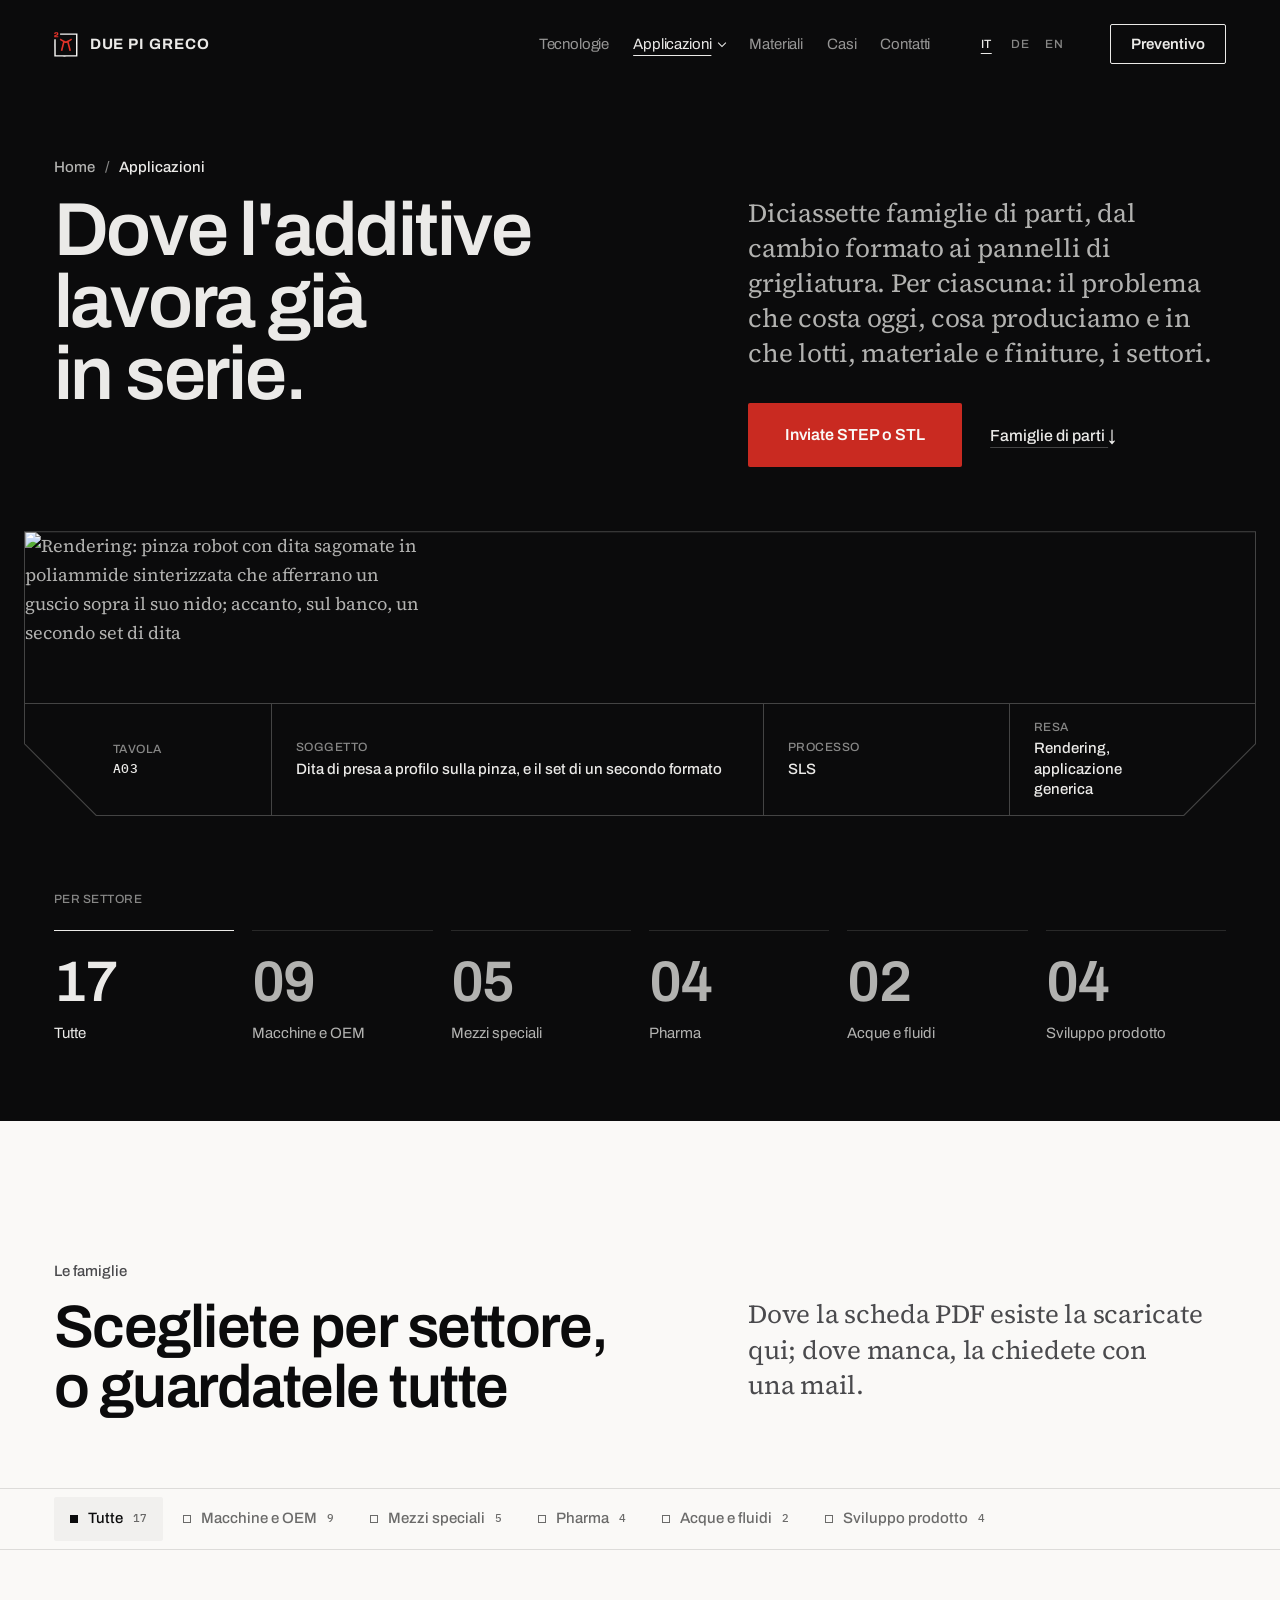
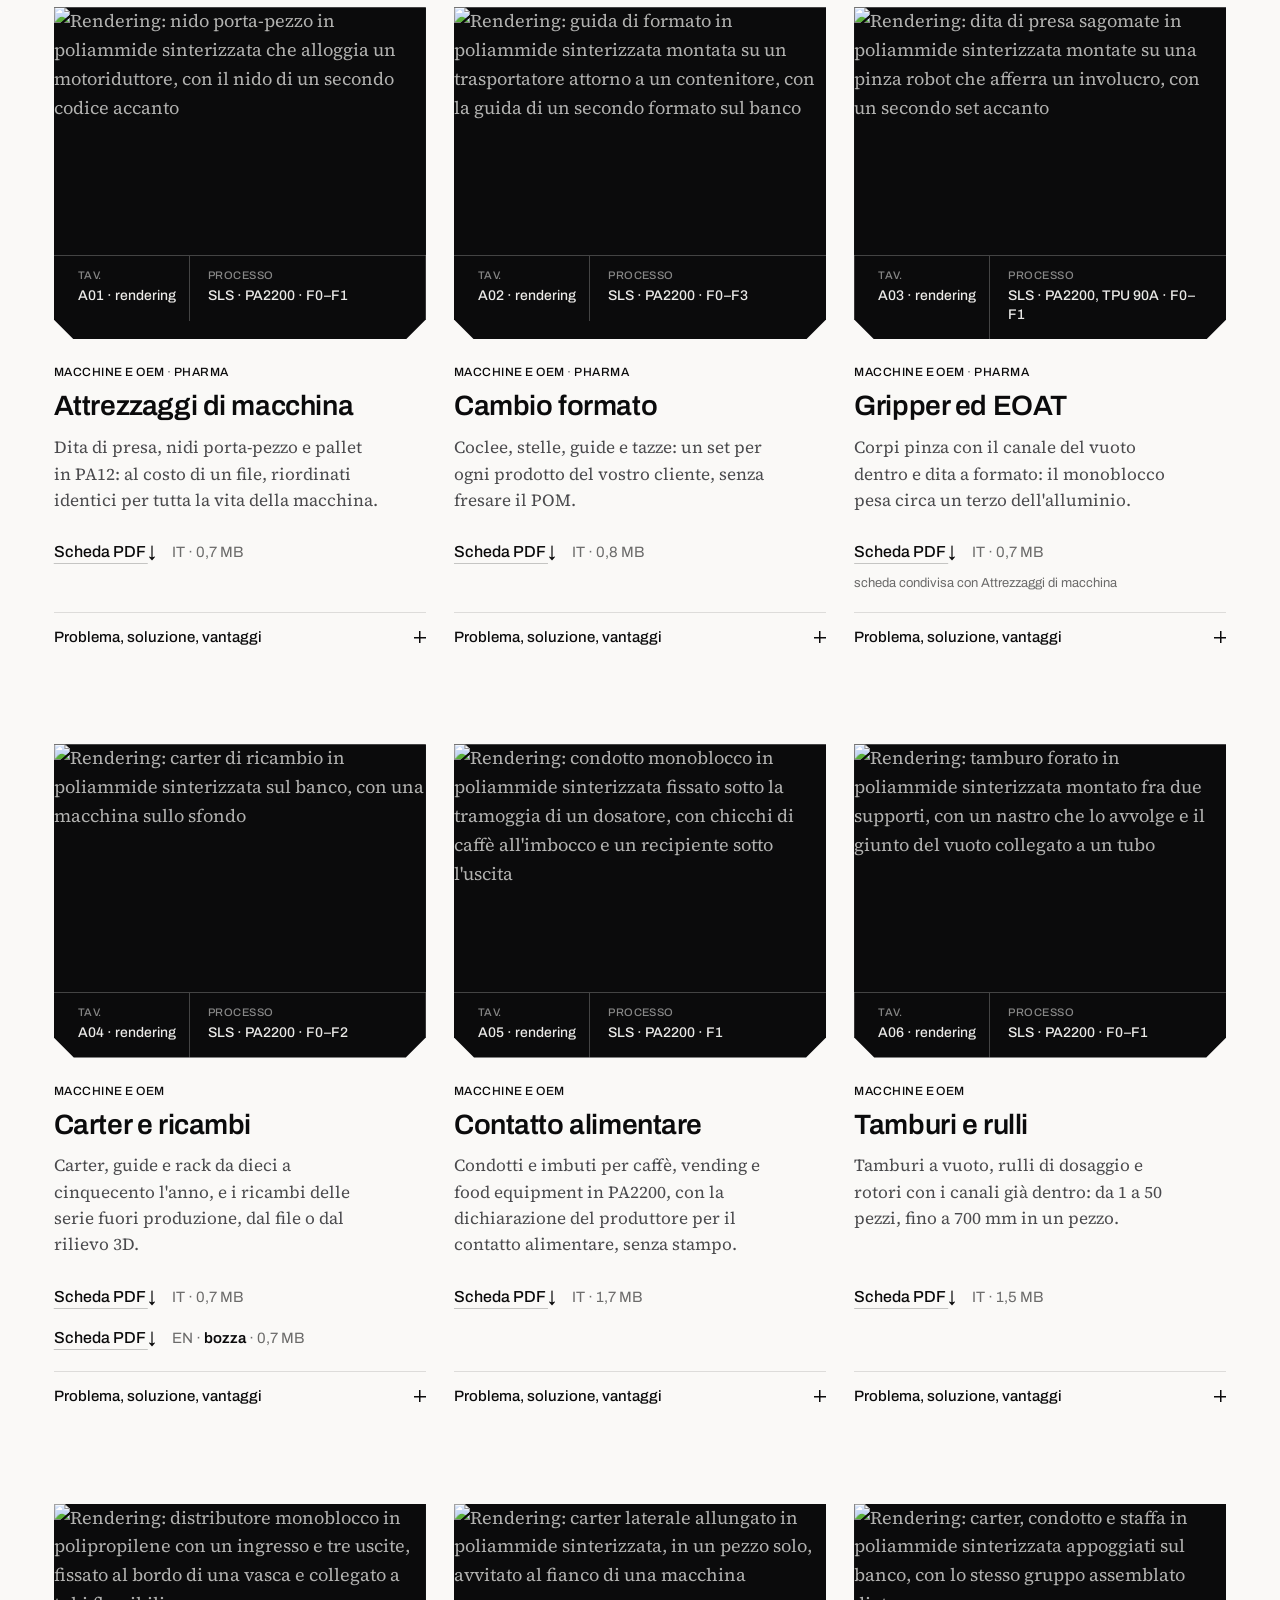
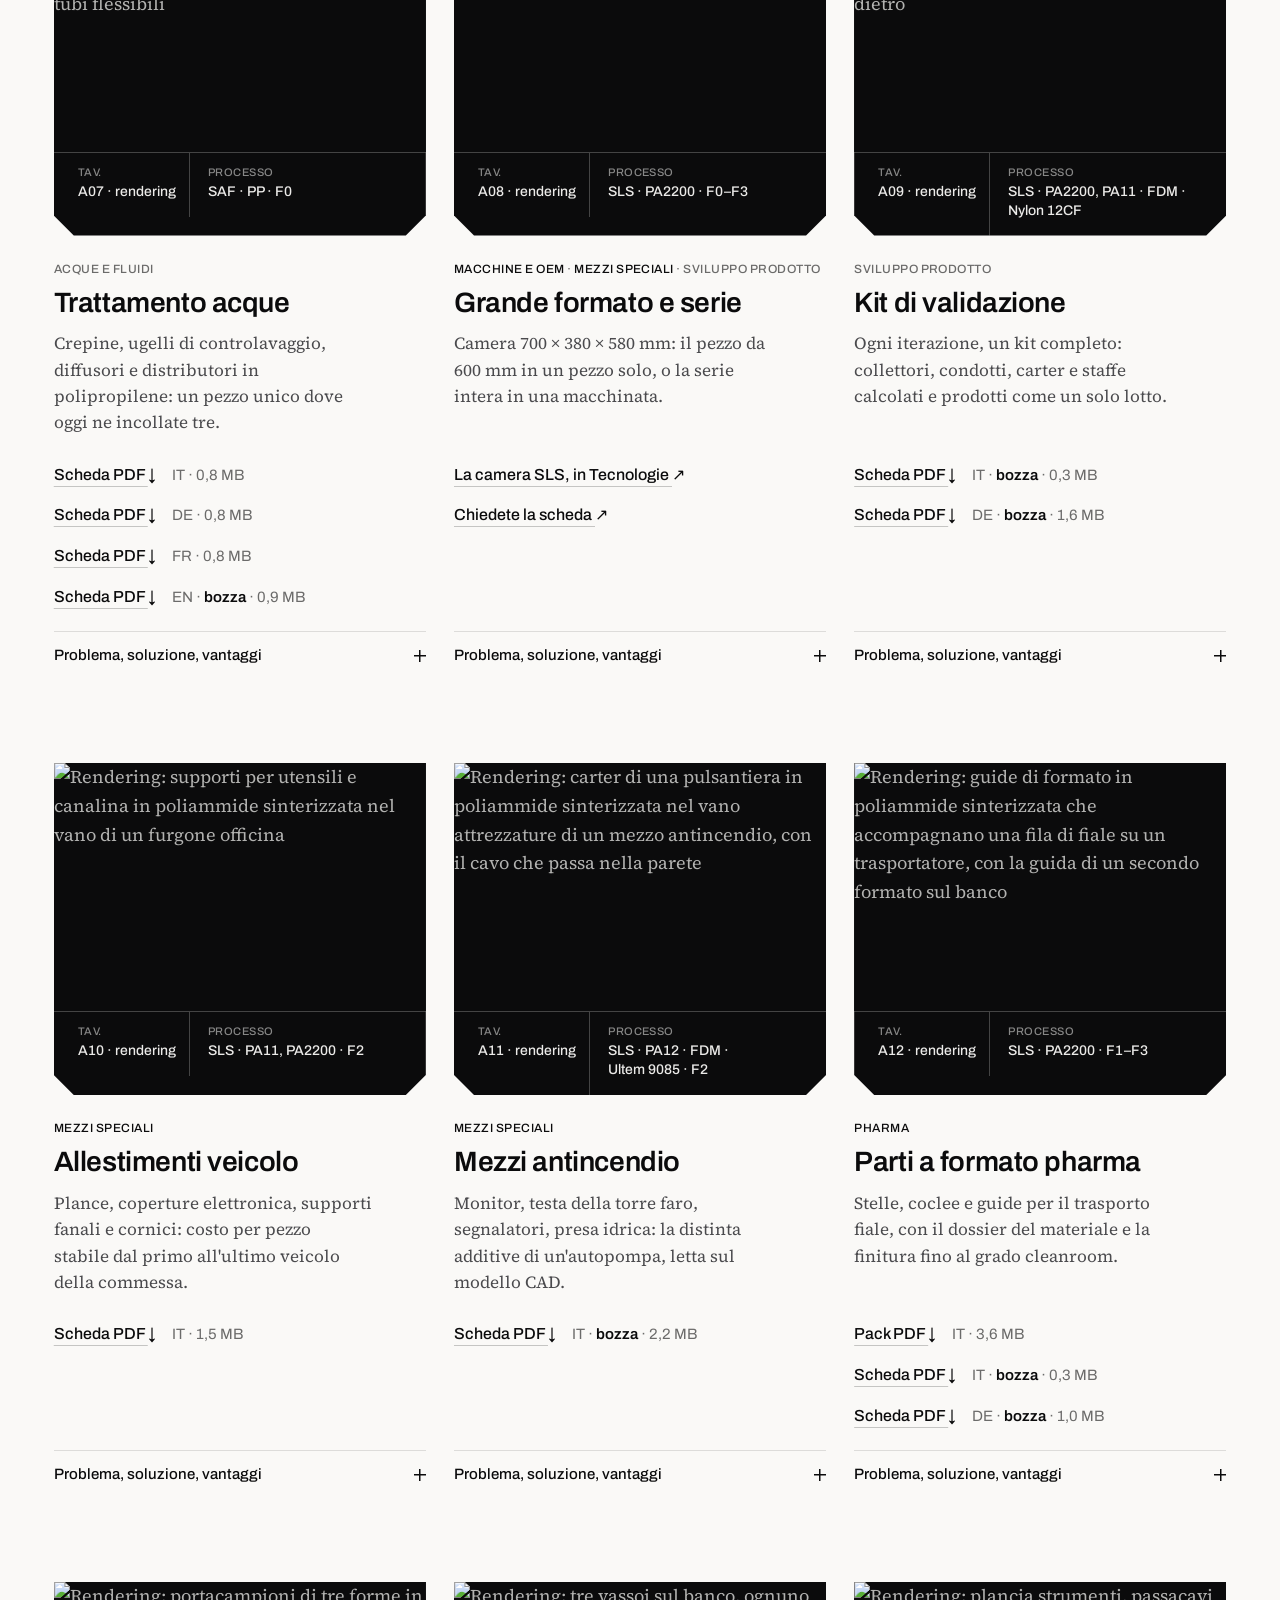
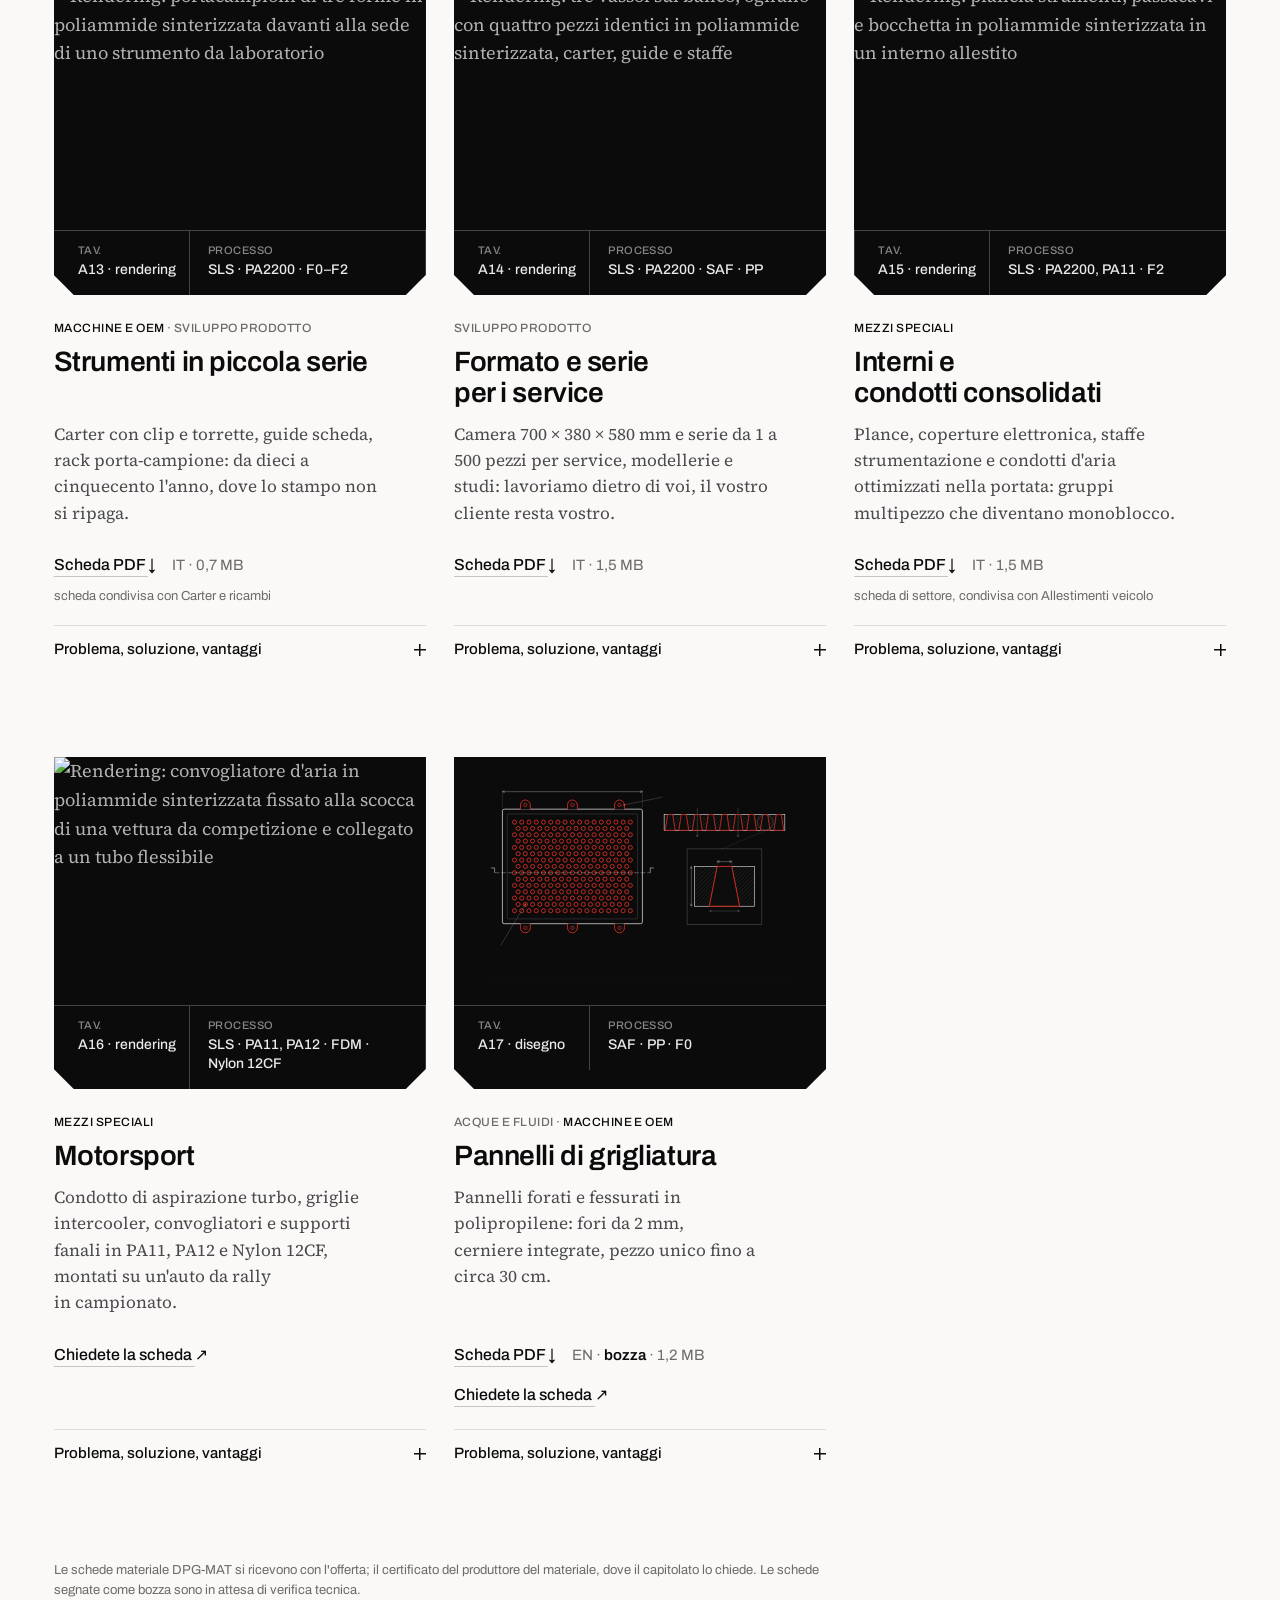
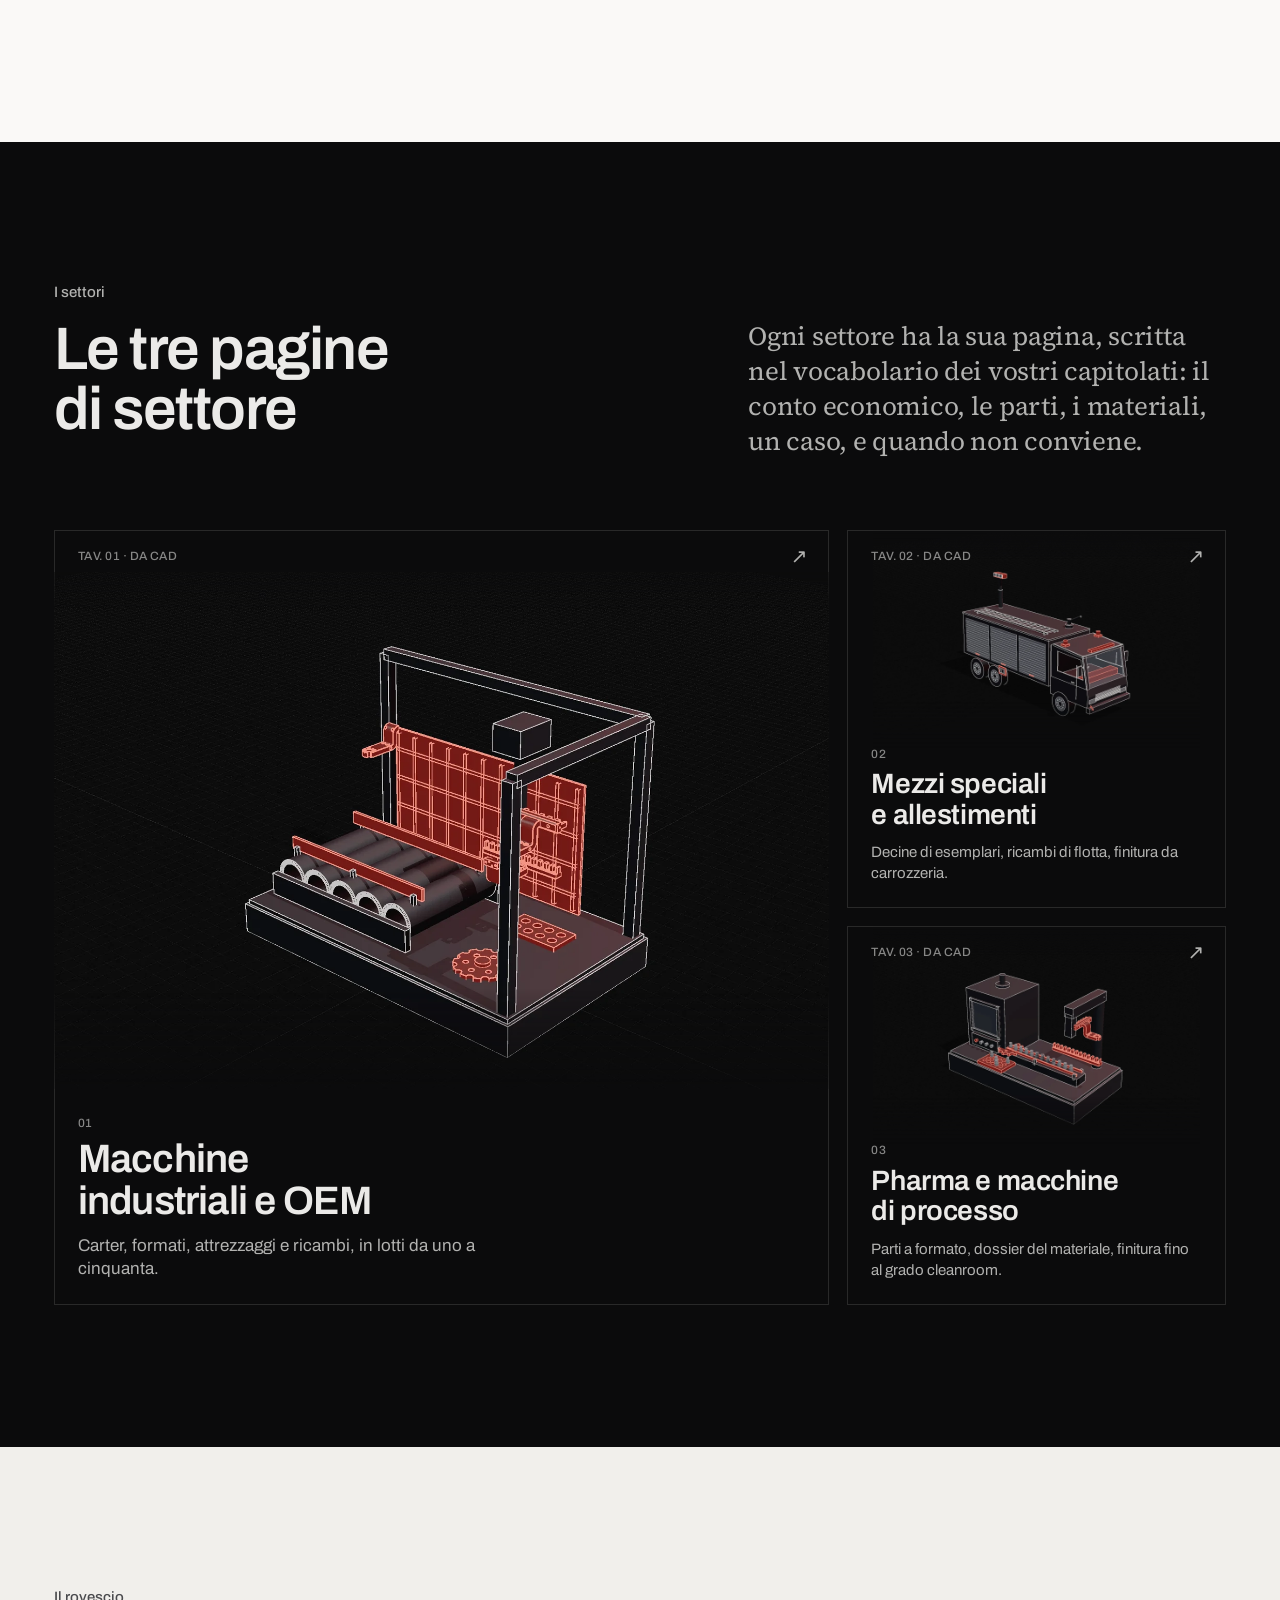
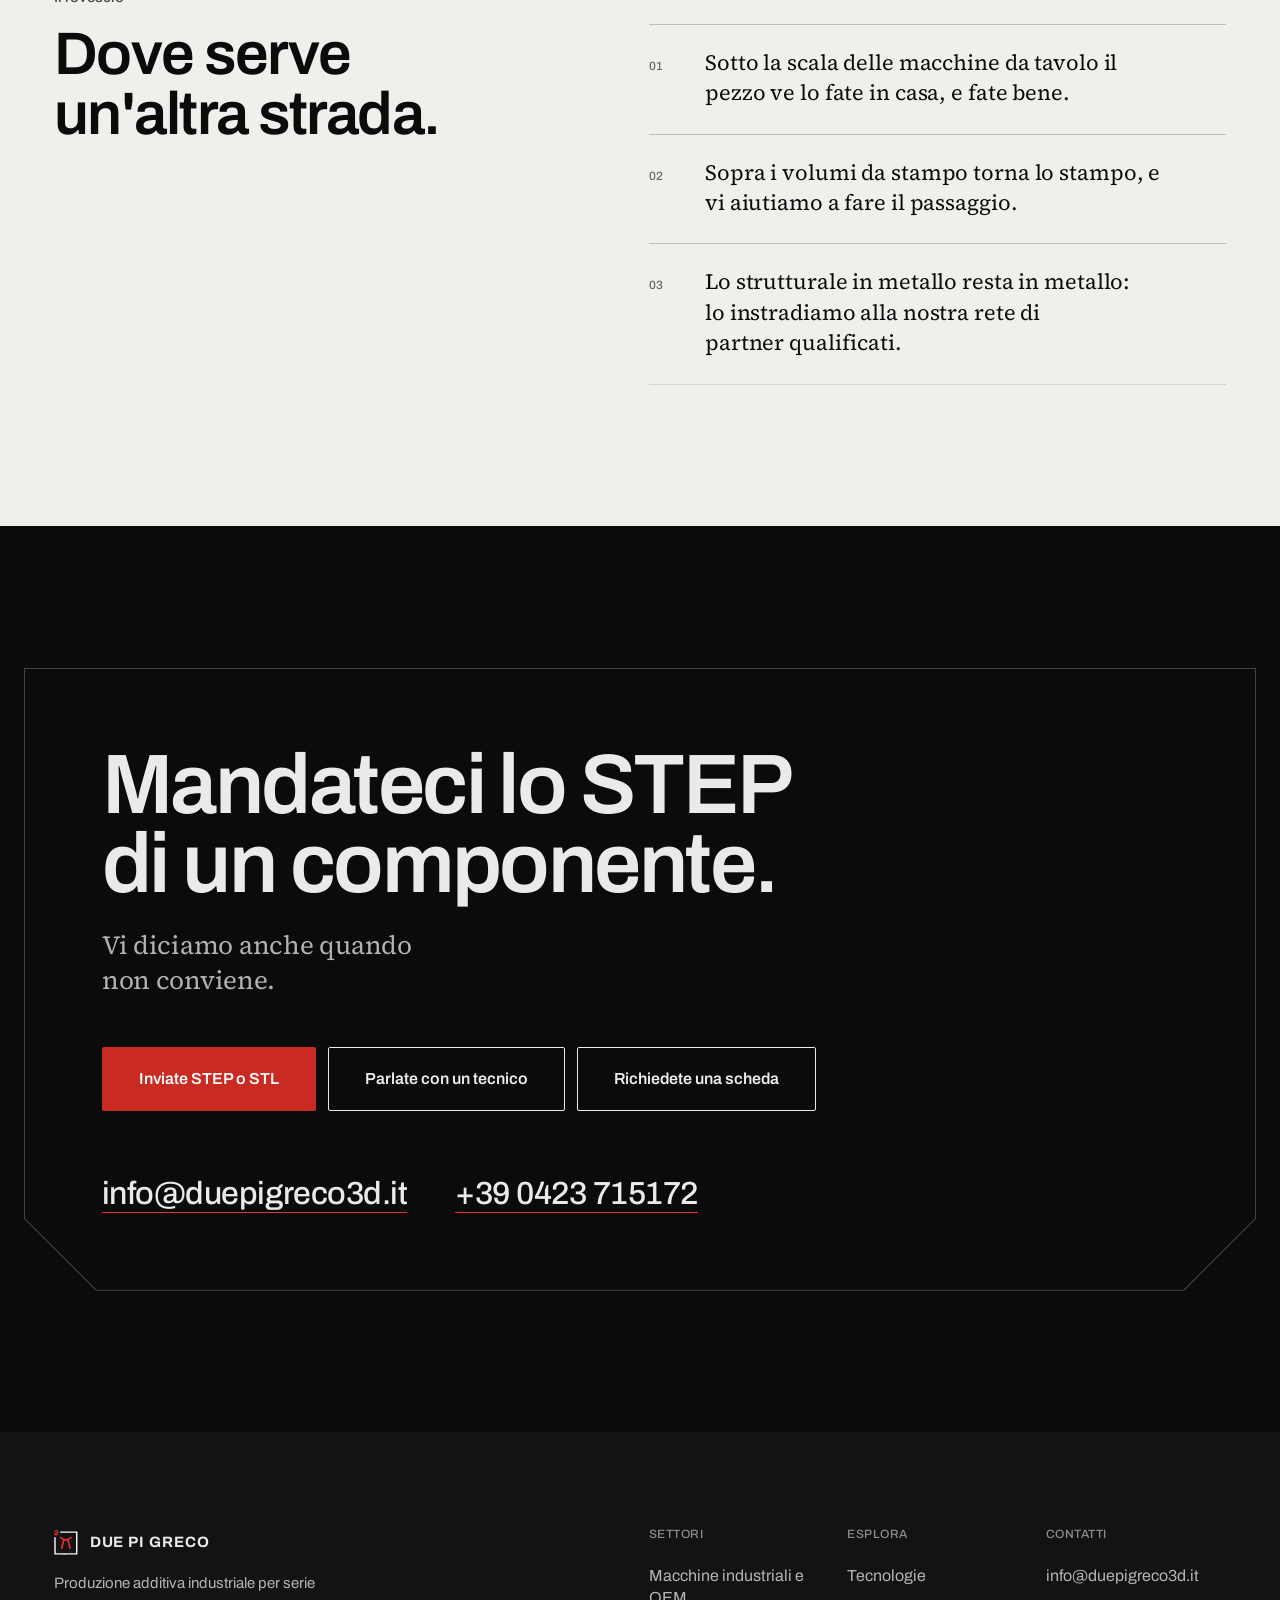
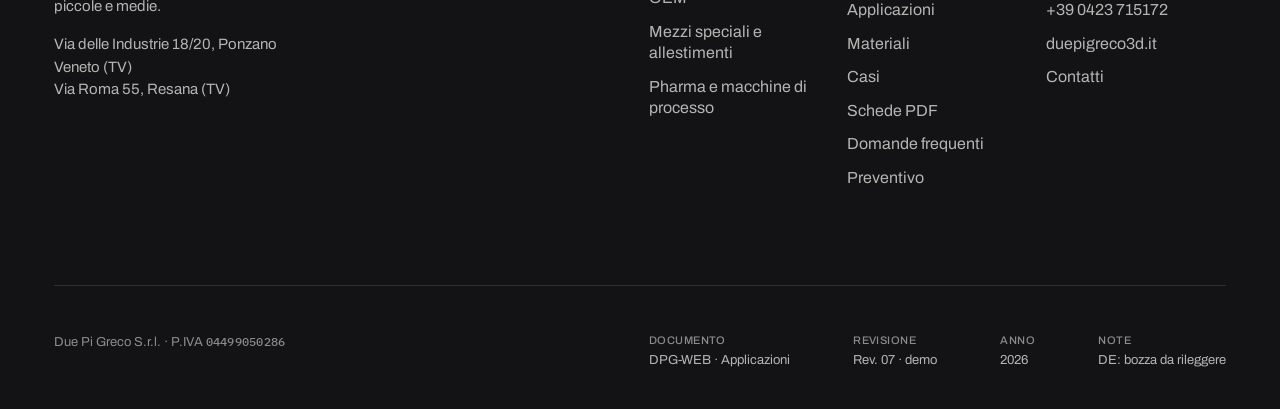
==== commit b0b63042: "Applicazioni: rendering nelle schede e testata (rev08)" ====
--- a/applicazioni.html
+++ b/applicazioni.html
@@ -92,17 +92,13 @@
   </div>
   <div class="cornice rivela r3">
     <figure class="cornice-dentro">
-      <div class="insieme">
-        <a class="ins-vista" href="#tam"><img src="assets/app_tam.webp" width="1200" height="800" alt="Tavola: tamburo a vuoto e rullo nel loro telaio, parti additive in rosso" data-i-alt="fam_tam_alt" fetchpriority="high" decoding="async"><span class="etichetta ins-tav">A06 · <span data-i="fam_tam_t">Tamburi e rulli</span></span></a>
-        <a class="ins-vista" href="#h2o"><img src="assets/app_h2o.webp" width="1200" height="800" alt="Tavola: componenti in polipropilene per il trattamento acque, parti additive in rosso" data-i-alt="fam_h2o_alt" decoding="async"><span class="etichetta ins-tav">A07 · <span data-i="fam_h2o_t">Trattamento acque</span></span></a>
-        <a class="ins-vista" href="#ant"><img src="assets/app_ant.webp" width="1200" height="800" alt="Tavola: autopompa antincendio, parti additive in rosso" data-i-alt="fam_ant_alt" decoding="async"><span class="etichetta ins-tav">A11 · <span data-i="fam_ant_t">Mezzi antincendio</span></span></a>
-      </div>
+      <div class="insieme insieme--scena"><img src="assets/app_testata_r.webp" width="1942" height="809" alt="Rendering: pinza robot con dita sagomate in poliammide sinterizzata che afferrano un guscio sopra il suo nido; accanto, sul banco, un secondo set di dita" data-i-alt="tst_alt" fetchpriority="high" decoding="async"></div>
       <figcaption>
         <dl class="cartiglio">
-          <div><dt data-i="cg_tav">Tavola</dt><dd class="mono">A06 · A07 · A11</dd></div>
-          <div><dt data-i="cg_sog">Soggetto</dt><dd data-i="ap7_sog">Tre delle diciassette famiglie, in rosso le parti additive</dd></div>
-          <div><dt data-i="cg_pro">Processo</dt><dd>SLS · SAF · FDM</dd></div>
-          <div><dt data-i="cg_resa">Resa</dt><dd data-i="cg_resa_v">Da CAD, non fotografia</dd></div>
+          <div><dt data-i="cg_tav">Tavola</dt><dd class="mono">A03</dd></div>
+          <div><dt data-i="cg_sog">Soggetto</dt><dd data-i="tst_sog">Dita di presa a profilo sulla pinza, e il set di un secondo formato</dd></div>
+          <div><dt data-i="cg_pro">Processo</dt><dd>SLS</dd></div>
+          <div><dt data-i="cg_resa">Resa</dt><dd data-i="tst_resa">Rendering, applicazione generica</dd></div>
         </dl>
       </figcaption>
     </figure>
@@ -148,9 +144,9 @@
 <!-- A01 · scheda DPG-APP-EOAT -->
 <article class="famiglia rivela" id="att" data-set="oem phm" aria-labelledby="f-att-t">
   <figure class="fam-tav su-nero">
-    <div class="fam-img"><img src="assets/app_att.webp" width="1200" height="800" alt="Tavola: dita di presa e nidi porta-pezzo su pallet, parti additive in rosso" data-i-alt="fam_att_alt" loading="lazy" decoding="async"></div>
-    <figcaption><dl class="fam-cartiglio">
-      <div><dt data-i="lab_tav">Tav.</dt><dd>A01 · <span data-i="fam_tav">da CAD</span></dd></div>
+    <div class="fam-img fam-img--resa"><img src="assets/app_att_r.webp" width="1200" height="900" alt="Rendering: nido porta-pezzo in poliammide sinterizzata che alloggia un motoriduttore, con il nido di un secondo codice accanto" data-i-alt="fam_att_alt" loading="lazy" decoding="async"></div>
+    <figcaption><dl class="fam-cartiglio">
+      <div><dt data-i="lab_tav">Tav.</dt><dd>A01 · <span data-i="fam_resa">rendering</span></dd></div>
       <div><dt data-i="lab_proc">Processo</dt><dd>SLS · PA2200 · F0–F1</dd></div>
     </dl></figcaption>
   </figure>
@@ -173,9 +169,9 @@
 <!-- A02 · scheda DPG-APP-FMT -->
 <article class="famiglia rivela r2" id="frm" data-set="oem phm" aria-labelledby="f-frm-t">
   <figure class="fam-tav su-nero">
-    <div class="fam-img"><img src="assets/app_frm.webp" width="1200" height="800" alt="Tavola: set di cambio formato con coclea, stella e guide, parti additive in rosso" data-i-alt="fam_frm_alt" loading="lazy" decoding="async"></div>
-    <figcaption><dl class="fam-cartiglio">
-      <div><dt data-i="lab_tav">Tav.</dt><dd>A02 · <span data-i="fam_tav">da CAD</span></dd></div>
+    <div class="fam-img fam-img--resa"><img src="assets/app_frm_r.webp" width="1200" height="900" alt="Rendering: guida di formato in poliammide sinterizzata montata su un trasportatore attorno a un contenitore, con la guida di un secondo formato sul banco" data-i-alt="fam_frm_alt" loading="lazy" decoding="async"></div>
+    <figcaption><dl class="fam-cartiglio">
+      <div><dt data-i="lab_tav">Tav.</dt><dd>A02 · <span data-i="fam_resa">rendering</span></dd></div>
       <div><dt data-i="lab_proc">Processo</dt><dd>SLS · PA2200 · F0–F3</dd></div>
     </dl></figcaption>
   </figure>
@@ -198,9 +194,9 @@
 <!-- A03 · stessa scheda DPG-APP-EOAT di A01 -->
 <article class="famiglia rivela r3" id="eoat" data-set="oem phm" aria-labelledby="f-eoat-t">
   <figure class="fam-tav su-nero">
-    <div class="fam-img"><img src="assets/app_eoat.webp" width="1200" height="800" alt="Tavola: corpo pinza con dita a formato sopra un pallet, parti additive in rosso" data-i-alt="fam_eoat_alt" loading="lazy" decoding="async"></div>
-    <figcaption><dl class="fam-cartiglio">
-      <div><dt data-i="lab_tav">Tav.</dt><dd>A03 · <span data-i="fam_tav">da CAD</span></dd></div>
+    <div class="fam-img fam-img--resa"><img src="assets/app_eoat_r.webp" width="1200" height="900" alt="Rendering: dita di presa sagomate in poliammide sinterizzata montate su una pinza robot che afferra un involucro, con un secondo set accanto" data-i-alt="fam_eoat_alt" loading="lazy" decoding="async"></div>
+    <figcaption><dl class="fam-cartiglio">
+      <div><dt data-i="lab_tav">Tav.</dt><dd>A03 · <span data-i="fam_resa">rendering</span></dd></div>
       <div><dt data-i="lab_proc">Processo</dt><dd>SLS · PA2200, TPU&nbsp;90A · F0–F1</dd></div>
     </dl></figcaption>
   </figure>
@@ -224,9 +220,9 @@
 <!-- A04 · DPG-APP-RIC (IT) e DPG-APP-SPR (EN, Rev. 00 bozza) -->
 <article class="famiglia rivela" id="car" data-set="oem" aria-labelledby="f-car-t">
   <figure class="fam-tav su-nero">
-    <div class="fam-img"><img src="assets/app_car.webp" width="1200" height="800" alt="Tavola della famiglia Carter e ricambi, parti additive in rosso" data-i-alt="fam_car_alt" loading="lazy" decoding="async"></div>
-    <figcaption><dl class="fam-cartiglio">
-      <div><dt data-i="lab_tav">Tav.</dt><dd>A04 · <span data-i="fam_tav">da CAD</span></dd></div>
+    <div class="fam-img fam-img--resa"><img src="assets/app_car_r.webp" width="1200" height="900" alt="Rendering: carter di ricambio in poliammide sinterizzata sul banco, con una macchina sullo sfondo" data-i-alt="fam_car_alt" loading="lazy" decoding="async"></div>
+    <figcaption><dl class="fam-cartiglio">
+      <div><dt data-i="lab_tav">Tav.</dt><dd>A04 · <span data-i="fam_resa">rendering</span></dd></div>
       <div><dt data-i="lab_proc">Processo</dt><dd>SLS · PA2200 · F0–F2</dd></div>
     </dl></figcaption>
   </figure>
@@ -250,9 +246,9 @@
 <!-- A05 · scheda DPG-APP-ALI -->
 <article class="famiglia rivela r2" id="ali" data-set="oem" aria-labelledby="f-ali-t">
   <figure class="fam-tav su-nero">
-    <div class="fam-img"><img src="assets/app_ali.webp" width="1200" height="800" alt="Tavola: distributore con imbuto, condotto e scivolo, parti additive in rosso" data-i-alt="fam_ali_alt" loading="lazy" decoding="async"></div>
-    <figcaption><dl class="fam-cartiglio">
-      <div><dt data-i="lab_tav">Tav.</dt><dd>A05 · <span data-i="fam_tav">da CAD</span></dd></div>
+    <div class="fam-img fam-img--resa"><img src="assets/app_ali_r.webp" width="1200" height="900" alt="Rendering: condotto monoblocco in poliammide sinterizzata fissato sotto la tramoggia di un dosatore, con chicchi di caffè all&#x27;imbocco e un recipiente sotto l&#x27;uscita" data-i-alt="fam_ali_alt" loading="lazy" decoding="async"></div>
+    <figcaption><dl class="fam-cartiglio">
+      <div><dt data-i="lab_tav">Tav.</dt><dd>A05 · <span data-i="fam_resa">rendering</span></dd></div>
       <div><dt data-i="lab_proc">Processo</dt><dd>SLS · PA2200 · F1</dd></div>
     </dl></figcaption>
   </figure>
@@ -275,9 +271,9 @@
 <!-- A06 · scheda DPG-APP-CIL -->
 <article class="famiglia rivela r3" id="tam" data-set="oem" aria-labelledby="f-tam-t">
   <figure class="fam-tav su-nero">
-    <div class="fam-img"><img src="assets/app_tam.webp" width="1200" height="800" alt="Tavola: tamburo a vuoto e rullo nel loro telaio, parti additive in rosso" data-i-alt="fam_tam_alt" loading="lazy" decoding="async"></div>
-    <figcaption><dl class="fam-cartiglio">
-      <div><dt data-i="lab_tav">Tav.</dt><dd>A06 · <span data-i="fam_tav">da CAD</span></dd></div>
+    <div class="fam-img fam-img--resa"><img src="assets/app_tam_r.webp" width="1200" height="900" alt="Rendering: tamburo forato in poliammide sinterizzata montato fra due supporti, con un nastro che lo avvolge e il giunto del vuoto collegato a un tubo" data-i-alt="fam_tam_alt" loading="lazy" decoding="async"></div>
+    <figcaption><dl class="fam-cartiglio">
+      <div><dt data-i="lab_tav">Tav.</dt><dd>A06 · <span data-i="fam_resa">rendering</span></dd></div>
       <div><dt data-i="lab_proc">Processo</dt><dd>SLS · PA2200 · F0–F1</dd></div>
     </dl></figcaption>
   </figure>
@@ -300,9 +296,9 @@
 <!-- A07 · DPG-SET-H2O in IT, DE, FR; EN Rev. 00 bozza. L'id h2o e' anche un valore di filtro: resta, materiali.html ci punta -->
 <article class="famiglia rivela" id="h2o" data-set="h2o" aria-labelledby="f-h2o-t">
   <figure class="fam-tav su-nero">
-    <div class="fam-img"><img src="assets/app_h2o.webp" width="1200" height="800" alt="Tavola: componenti in polipropilene per il trattamento acque, parti additive in rosso" data-i-alt="fam_h2o_alt" loading="lazy" decoding="async"></div>
-    <figcaption><dl class="fam-cartiglio">
-      <div><dt data-i="lab_tav">Tav.</dt><dd>A07 · <span data-i="fam_tav">da CAD</span></dd></div>
+    <div class="fam-img fam-img--resa"><img src="assets/app_h2o_r.webp" width="1200" height="900" alt="Rendering: distributore monoblocco in polipropilene con un ingresso e tre uscite, fissato al bordo di una vasca e collegato a tubi flessibili" data-i-alt="fam_h2o_alt" loading="lazy" decoding="async"></div>
+    <figcaption><dl class="fam-cartiglio">
+      <div><dt data-i="lab_tav">Tav.</dt><dd>A07 · <span data-i="fam_resa">rendering</span></dd></div>
       <div><dt data-i="lab_proc">Processo</dt><dd>SAF · PP · F0</dd></div>
     </dl></figcaption>
   </figure>
@@ -328,9 +324,9 @@
 <!-- A08 · nessuna scheda dedicata (DuePiGreco_Grande_Formato_e_Serie.pdf e' di A14): la camera SLS in Tecnologie e la mail -->
 <article class="famiglia rivela r2" id="gfs" data-set="oem vsp dev" aria-labelledby="f-gfs-t">
   <figure class="fam-tav su-nero">
-    <div class="fam-img"><img src="assets/app_gfs.webp" width="1200" height="800" alt="Tavola della famiglia Grande formato e serie, parti additive in rosso" data-i-alt="fam_gfs_alt" loading="lazy" decoding="async"></div>
-    <figcaption><dl class="fam-cartiglio">
-      <div><dt data-i="lab_tav">Tav.</dt><dd>A08 · <span data-i="fam_tav">da CAD</span></dd></div>
+    <div class="fam-img fam-img--resa"><img src="assets/app_gfs_r.webp" width="1200" height="900" alt="Rendering: carter laterale allungato in poliammide sinterizzata, in un pezzo solo, avvitato al fianco di una macchina" data-i-alt="fam_gfs_alt" loading="lazy" decoding="async"></div>
+    <figcaption><dl class="fam-cartiglio">
+      <div><dt data-i="lab_tav">Tav.</dt><dd>A08 · <span data-i="fam_resa">rendering</span></dd></div>
       <div><dt data-i="lab_proc">Processo</dt><dd>SLS · PA2200 · F0–F3</dd></div>
     </dl></figcaption>
   </figure>
@@ -354,9 +350,9 @@
 <!-- A09 · DPG-APP-VAL IT e DE, Rev. 00 bozza nel pie' di pagina del PDF -->
 <article class="famiglia rivela r3" id="val" data-set="dev" aria-labelledby="f-val-t">
   <figure class="fam-tav su-nero">
-    <div class="fam-img"><img src="assets/app_val.webp" width="1200" height="800" alt="Tavola: kit di validazione in vista esplosa, parti additive in rosso" data-i-alt="fam_val_alt" loading="lazy" decoding="async"></div>
-    <figcaption><dl class="fam-cartiglio">
-      <div><dt data-i="lab_tav">Tav.</dt><dd>A09 · <span data-i="fam_tav">da CAD</span></dd></div>
+    <div class="fam-img fam-img--resa"><img src="assets/app_val_r.webp" width="1200" height="900" alt="Rendering: carter, condotto e staffa in poliammide sinterizzata appoggiati sul banco, con lo stesso gruppo assemblato dietro" data-i-alt="fam_val_alt" loading="lazy" decoding="async"></div>
+    <figcaption><dl class="fam-cartiglio">
+      <div><dt data-i="lab_tav">Tav.</dt><dd>A09 · <span data-i="fam_resa">rendering</span></dd></div>
       <div><dt data-i="lab_proc">Processo</dt><dd>SLS · PA2200, PA11 · FDM · Nylon&nbsp;12CF</dd></div>
     </dl></figcaption>
   </figure>
@@ -380,9 +376,9 @@
 <!-- A10 · scheda di settore DPG-SET-VSP -->
 <article class="famiglia rivela" id="all" data-set="vsp" aria-labelledby="f-all-t">
   <figure class="fam-tav su-nero">
-    <div class="fam-img"><img src="assets/app_all.webp" width="1200" height="800" alt="Tavola: allestimento di un&#x27;autopompa con le parti additive in rosso" data-i-alt="fam_all_alt" loading="lazy" decoding="async"></div>
-    <figcaption><dl class="fam-cartiglio">
-      <div><dt data-i="lab_tav">Tav.</dt><dd>A10 · <span data-i="fam_tav">da CAD</span></dd></div>
+    <div class="fam-img fam-img--resa"><img src="assets/app_all_r.webp" width="1200" height="900" alt="Rendering: supporti per utensili e canalina in poliammide sinterizzata nel vano di un furgone officina" data-i-alt="fam_all_alt" loading="lazy" decoding="async"></div>
+    <figcaption><dl class="fam-cartiglio">
+      <div><dt data-i="lab_tav">Tav.</dt><dd>A10 · <span data-i="fam_resa">rendering</span></dd></div>
       <div><dt data-i="lab_proc">Processo</dt><dd>SLS · PA11, PA2200 · F2</dd></div>
     </dl></figcaption>
   </figure>
@@ -405,9 +401,9 @@
 <!-- A11 · DPG-APP-ANTINCENDIO, Rev. 00 bozza nel pie' di pagina del PDF -->
 <article class="famiglia rivela r2" id="ant" data-set="vsp" aria-labelledby="f-ant-t">
   <figure class="fam-tav su-nero">
-    <div class="fam-img"><img src="assets/app_ant.webp" width="1200" height="800" alt="Tavola: autopompa antincendio, parti additive in rosso" data-i-alt="fam_ant_alt" loading="lazy" decoding="async"></div>
-    <figcaption><dl class="fam-cartiglio">
-      <div><dt data-i="lab_tav">Tav.</dt><dd>A11 · <span data-i="fam_tav">da CAD</span></dd></div>
+    <div class="fam-img fam-img--resa"><img src="assets/app_ant_r.webp" width="1200" height="900" alt="Rendering: carter di una pulsantiera in poliammide sinterizzata nel vano attrezzature di un mezzo antincendio, con il cavo che passa nella parete" data-i-alt="fam_ant_alt" loading="lazy" decoding="async"></div>
+    <figcaption><dl class="fam-cartiglio">
+      <div><dt data-i="lab_tav">Tav.</dt><dd>A11 · <span data-i="fam_resa">rendering</span></dd></div>
       <div><dt data-i="lab_proc">Processo</dt><dd>SLS · PA12 · FDM · Ultem&nbsp;9085 · F2</dd></div>
     </dl></figcaption>
   </figure>
@@ -430,9 +426,9 @@
 <!-- A12 · pack DPG-SET-PHM (Rev. 01) e scheda di settore IT e DE (Rev. 00 bozza). L'id phm e' anche un valore di filtro -->
 <article class="famiglia rivela r3" id="phm" data-set="phm" aria-labelledby="f-phm-t">
   <figure class="fam-tav su-nero">
-    <div class="fam-img"><img src="assets/app_phm.webp" width="1200" height="800" alt="Tavola: stella di formato e guide per il trasporto fiale, parti additive in rosso" data-i-alt="fam_phm_alt" loading="lazy" decoding="async"></div>
-    <figcaption><dl class="fam-cartiglio">
-      <div><dt data-i="lab_tav">Tav.</dt><dd>A12 · <span data-i="fam_tav">da CAD</span></dd></div>
+    <div class="fam-img fam-img--resa"><img src="assets/app_phm_r.webp" width="1200" height="900" alt="Rendering: guide di formato in poliammide sinterizzata che accompagnano una fila di fiale su un trasportatore, con la guida di un secondo formato sul banco" data-i-alt="fam_phm_alt" loading="lazy" decoding="async"></div>
+    <figcaption><dl class="fam-cartiglio">
+      <div><dt data-i="lab_tav">Tav.</dt><dd>A12 · <span data-i="fam_resa">rendering</span></dd></div>
       <div><dt data-i="lab_proc">Processo</dt><dd>SLS · PA2200 · F1–F3</dd></div>
     </dl></figcaption>
   </figure>
@@ -457,9 +453,9 @@
 <!-- A13 · DPG-APP-RIC, condivisa con A04 -->
 <article class="famiglia rivela" id="str" data-set="oem dev" aria-labelledby="f-str-t">
   <figure class="fam-tav su-nero">
-    <div class="fam-img"><img src="assets/app_str.webp" width="1200" height="800" alt="Resa da CAD per la famiglia Strumenti in piccola serie" data-i-alt="fam_str_alt" loading="lazy" decoding="async"></div>
-    <figcaption><dl class="fam-cartiglio">
-      <div><dt data-i="lab_tav">Tav.</dt><dd>A13 · <span data-i="fam_tav">da CAD</span></dd></div>
+    <div class="fam-img fam-img--resa"><img src="assets/app_str_r.webp" width="1200" height="900" alt="Rendering: portacampioni di tre forme in poliammide sinterizzata davanti alla sede di uno strumento da laboratorio" data-i-alt="fam_str_alt" loading="lazy" decoding="async"></div>
+    <figcaption><dl class="fam-cartiglio">
+      <div><dt data-i="lab_tav">Tav.</dt><dd>A13 · <span data-i="fam_resa">rendering</span></dd></div>
       <div><dt data-i="lab_proc">Processo</dt><dd>SLS · PA2200 · F0–F2</dd></div>
     </dl></figcaption>
   </figure>
@@ -483,9 +479,9 @@
 <!-- A14 · scheda DPG-SET-SRV -->
 <article class="famiglia rivela r2" id="srv" data-set="dev" aria-labelledby="f-srv-t">
   <figure class="fam-tav su-nero">
-    <div class="fam-img"><img src="assets/app_srv.webp" width="1200" height="800" alt="Resa da CAD per la famiglia Formato e serie per i service" data-i-alt="fam_srv_alt" loading="lazy" decoding="async"></div>
-    <figcaption><dl class="fam-cartiglio">
-      <div><dt data-i="lab_tav">Tav.</dt><dd>A14 · <span data-i="fam_tav">da CAD</span></dd></div>
+    <div class="fam-img fam-img--resa"><img src="assets/app_srv_r.webp" width="1200" height="900" alt="Rendering: tre vassoi sul banco, ognuno con quattro pezzi identici in poliammide sinterizzata, carter, guide e staffe" data-i-alt="fam_srv_alt" loading="lazy" decoding="async"></div>
+    <figcaption><dl class="fam-cartiglio">
+      <div><dt data-i="lab_tav">Tav.</dt><dd>A14 · <span data-i="fam_resa">rendering</span></dd></div>
       <div><dt data-i="lab_proc">Processo</dt><dd>SLS · PA2200 · SAF · PP</dd></div>
     </dl></figcaption>
   </figure>
@@ -508,9 +504,9 @@
 <!-- A15 · scheda di settore DPG-SET-VSP, condivisa con A10 -->
 <article class="famiglia rivela r3" id="int" data-set="vsp" aria-labelledby="f-int-t">
   <figure class="fam-tav su-nero">
-    <div class="fam-img"><img src="assets/app_int.webp" width="1200" height="800" alt="Resa da CAD per la famiglia Interni e condotti consolidati" data-i-alt="fam_int_alt" loading="lazy" decoding="async"></div>
-    <figcaption><dl class="fam-cartiglio">
-      <div><dt data-i="lab_tav">Tav.</dt><dd>A15 · <span data-i="fam_tav">da CAD</span></dd></div>
+    <div class="fam-img fam-img--resa"><img src="assets/app_int_r.webp" width="1200" height="900" alt="Rendering: plancia strumenti, passacavi e bocchetta in poliammide sinterizzata in un interno allestito" data-i-alt="fam_int_alt" loading="lazy" decoding="async"></div>
+    <figcaption><dl class="fam-cartiglio">
+      <div><dt data-i="lab_tav">Tav.</dt><dd>A15 · <span data-i="fam_resa">rendering</span></dd></div>
       <div><dt data-i="lab_proc">Processo</dt><dd>SLS · PA2200, PA11 · F2</dd></div>
     </dl></figcaption>
   </figure>
@@ -534,9 +530,9 @@
 <!-- A16 · nessuna scheda: la mail -->
 <article class="famiglia rivela" id="mot" data-set="vsp" aria-labelledby="f-mot-t">
   <figure class="fam-tav su-nero">
-    <div class="fam-img"><img src="assets/app_mot.webp" width="1200" height="800" alt="Tavola della famiglia Motorsport, parti additive in rosso" data-i-alt="fam_mot_alt" loading="lazy" decoding="async"></div>
-    <figcaption><dl class="fam-cartiglio">
-      <div><dt data-i="lab_tav">Tav.</dt><dd>A16 · <span data-i="fam_tav">da CAD</span></dd></div>
+    <div class="fam-img fam-img--resa"><img src="assets/app_mot_r.webp" width="1200" height="900" alt="Rendering: convogliatore d&#x27;aria in poliammide sinterizzata fissato alla scocca di una vettura da competizione e collegato a un tubo flessibile" data-i-alt="fam_mot_alt" loading="lazy" decoding="async"></div>
+    <figcaption><dl class="fam-cartiglio">
+      <div><dt data-i="lab_tav">Tav.</dt><dd>A16 · <span data-i="fam_resa">rendering</span></dd></div>
       <div><dt data-i="lab_proc">Processo</dt><dd>SLS · PA11, PA12 · FDM · Nylon&nbsp;12CF</dd></div>
     </dl></figcaption>
   </figure>
@@ -730,56 +726,57 @@
 "eoat_v1": "Pinza monoblocco",
 "eoat_v2": "Vuoto nel corpo",
 "eoat_v3": "Interfacce cedevoli",
-"fam_ali_alt": "Tavola: distributore con imbuto, condotto e scivolo, parti additive in rosso",
+"fam_ali_alt": "Rendering: condotto monoblocco in poliammide sinterizzata fissato sotto la tramoggia di un dosatore, con chicchi di caffè all'imbocco e un recipiente sotto l'uscita",
 "fam_ali_p": "Condotti e imbuti per caffè, vending e food equipment in PA2200, con la dichiarazione del produttore per il contatto alimentare, senza stampo.",
 "fam_ali_t": "Contatto alimentare",
-"fam_all_alt": "Tavola: allestimento di un'autopompa con le parti additive in rosso",
+"fam_all_alt": "Rendering: supporti per utensili e canalina in poliammide sinterizzata nel vano di un furgone officina",
 "fam_all_p": "Plance, coperture elettronica, supporti fanali e cornici: costo per pezzo stabile dal primo all'ultimo veicolo della commessa.",
 "fam_all_t": "Allestimenti veicolo",
-"fam_ant_alt": "Tavola: autopompa antincendio, parti additive in rosso",
+"fam_ant_alt": "Rendering: carter di una pulsantiera in poliammide sinterizzata nel vano attrezzature di un mezzo antincendio, con il cavo che passa nella parete",
 "fam_ant_p": "Monitor, testa della torre faro, segnalatori, presa idrica: la distinta additive di un'autopompa, letta sul modello CAD.",
 "fam_ant_t": "Mezzi antincendio",
-"fam_att_alt": "Tavola: dita di presa e nidi porta-pezzo su pallet, parti additive in rosso",
+"fam_att_alt": "Rendering: nido porta-pezzo in poliammide sinterizzata che alloggia un motoriduttore, con il nido di un secondo codice accanto",
 "fam_att_p": "Dita di presa, nidi porta-pezzo e pallet in PA12: al costo di un file, riordinati identici per tutta la vita della macchina.",
 "fam_att_t": "Attrezzaggi di macchina",
-"fam_car_alt": "Tavola della famiglia Carter e ricambi, parti additive in rosso",
+"fam_car_alt": "Rendering: carter di ricambio in poliammide sinterizzata sul banco, con una macchina sullo sfondo",
 "fam_car_p": "Carter, guide e rack da dieci a cinquecento l'anno, e i ricambi delle serie fuori produzione, dal file o dal rilievo 3D.",
 "fam_car_t": "Carter e ricambi",
-"fam_eoat_alt": "Tavola: corpo pinza con dita a formato sopra un pallet, parti additive in rosso",
+"fam_eoat_alt": "Rendering: dita di presa sagomate in poliammide sinterizzata montate su una pinza robot che afferra un involucro, con un secondo set accanto",
 "fam_eoat_p": "Corpi pinza con il canale del vuoto dentro e dita a formato: il monoblocco pesa circa un terzo dell'alluminio.",
 "fam_eoat_t": "Gripper ed EOAT",
-"fam_frm_alt": "Tavola: set di cambio formato con coclea, stella e guide, parti additive in rosso",
+"fam_frm_alt": "Rendering: guida di formato in poliammide sinterizzata montata su un trasportatore attorno a un contenitore, con la guida di un secondo formato sul banco",
 "fam_frm_p": "Coclee, stelle, guide e tazze: un set per ogni prodotto del vostro cliente, senza fresare il POM.",
 "fam_frm_t": "Cambio formato",
-"fam_gfs_alt": "Tavola della famiglia Grande formato e serie, parti additive in rosso",
+"fam_gfs_alt": "Rendering: carter laterale allungato in poliammide sinterizzata, in un pezzo solo, avvitato al fianco di una macchina",
 "fam_gfs_p": "Camera 700 × 380 × 580 mm: il pezzo da 600 mm in un pezzo solo, o la serie intera in una macchinata.",
 "fam_gfs_t": "Grande formato e serie",
-"fam_h2o_alt": "Tavola: componenti in polipropilene per il trattamento acque, parti additive in rosso",
+"fam_h2o_alt": "Rendering: distributore monoblocco in polipropilene con un ingresso e tre uscite, fissato al bordo di una vasca e collegato a tubi flessibili",
 "fam_h2o_p": "Crepine, ugelli di controlavaggio, diffusori e distributori in polipropilene: un pezzo unico dove oggi ne incollate tre.",
 "fam_h2o_t": "Trattamento acque",
-"fam_int_alt": "Resa da CAD per la famiglia Interni e condotti consolidati",
+"fam_int_alt": "Rendering: plancia strumenti, passacavi e bocchetta in poliammide sinterizzata in un interno allestito",
 "fam_int_p": "Plance, coperture elettronica, staffe strumentazione e condotti d'aria ottimizzati nella portata: gruppi multipezzo che diventano monoblocco.",
 "fam_int_t": "Interni e condotti consolidati",
 "fam_lim": "Il limite",
-"fam_mot_alt": "Tavola della famiglia Motorsport, parti additive in rosso",
+"fam_mot_alt": "Rendering: convogliatore d'aria in poliammide sinterizzata fissato alla scocca di una vettura da competizione e collegato a un tubo flessibile",
 "fam_mot_p": "Condotto di aspirazione turbo, griglie intercooler, convogliatori e supporti fanali in PA11, PA12 e Nylon 12CF, montati su un'auto da rally in campionato.",
 "fam_mot_t": "Motorsport",
-"fam_phm_alt": "Tavola: stella di formato e guide per il trasporto fiale, parti additive in rosso",
+"fam_phm_alt": "Rendering: guide di formato in poliammide sinterizzata che accompagnano una fila di fiale su un trasportatore, con la guida di un secondo formato sul banco",
 "fam_phm_p": "Stelle, coclee e guide per il trasporto fiale, con il dossier del materiale e la finitura fino al grado cleanroom.",
 "fam_phm_t": "Parti a formato pharma",
+"fam_resa": "rendering",
 "fam_scr_t": "Pannelli di grigliatura",
-"fam_srv_alt": "Resa da CAD per la famiglia Formato e serie per i service",
+"fam_srv_alt": "Rendering: tre vassoi sul banco, ognuno con quattro pezzi identici in poliammide sinterizzata, carter, guide e staffe",
 "fam_srv_p": "Camera 700 × 380 × 580 mm e serie da 1 a 500 pezzi per service, modellerie e studi: lavoriamo dietro di voi, il vostro cliente resta vostro.",
 "fam_srv_t": "Formato e serie per i service",
-"fam_str_alt": "Resa da CAD per la famiglia Strumenti in piccola serie",
+"fam_str_alt": "Rendering: portacampioni di tre forme in poliammide sinterizzata davanti alla sede di uno strumento da laboratorio",
 "fam_str_p": "Carter con clip e torrette, guide scheda, rack porta-campione: da dieci a cinquecento l'anno, dove lo stampo non si ripaga.",
 "fam_str_t": "Strumenti in piccola serie",
-"fam_tam_alt": "Tavola: tamburo a vuoto e rullo nel loro telaio, parti additive in rosso",
+"fam_tam_alt": "Rendering: tamburo forato in poliammide sinterizzata montato fra due supporti, con un nastro che lo avvolge e il giunto del vuoto collegato a un tubo",
 "fam_tam_p": "Tamburi a vuoto, rulli di dosaggio e rotori con i canali già dentro: da 1 a 50 pezzi, fino a 700 mm in un pezzo.",
 "fam_tam_t": "Tamburi e rulli",
 "fam_tav": "da CAD",
 "fam_tav_scr": "disegno",
-"fam_val_alt": "Tavola: kit di validazione in vista esplosa, parti additive in rosso",
+"fam_val_alt": "Rendering: carter, condotto e staffa in poliammide sinterizzata appoggiati sul banco, con lo stesso gruppo assemblato dietro",
 "fam_val_p": "Ogni iterazione, un kit completo: collettori, condotti, carter e staffe calcolati e prodotti come un solo lotto.",
 "fam_val_t": "Kit di validazione",
 "fine_p": "Vi diciamo anche quando non conviene.",
@@ -911,6 +908,9 @@
 "titolo": "Applicazioni · Due Pi Greco",
 "top_c": "Contatti",
 "torna": "Home",
+"tst_alt": "Rendering: pinza robot con dita sagomate in poliammide sinterizzata che afferrano un guscio sopra il suo nido; accanto, sul banco, un secondo set di dita",
+"tst_resa": "Rendering, applicazione generica",
+"tst_sog": "Dita di presa a profilo sulla pinza, e il set di un secondo formato",
 "val_fac": "Il kit di validazione, collettori, condotti, carter e staffe, quotato e prodotto come un solo lotto, annidato nella camera da 700 × 380 × 580 mm: alla prossima iterazione si riordina identico, o modificato dove la prova lo chiede.",
 "val_prob": "L'officina interna è piena quando serve, lo stampo prima della serie non ha senso, e il service generico tratta ogni parte dell'assieme come un ordine a sé: dieci offerte, dieci consegne, dieci qualità diverse.",
 "val_v1": "Un ordine, un lotto",
@@ -970,56 +970,57 @@
 "eoat_v1": "Greifer als Monoblock",
 "eoat_v2": "Vakuum im Körper",
 "eoat_v3": "Nachgiebige Flächen",
-"fam_ali_alt": "Tafel: Automat mit Trichter, Leitung und Rutsche, additive Teile in Rot",
+"fam_ali_alt": "Rendering: einteiliger Kanal aus gesintertem Polyamid unter dem Trichter eines Dosierers, mit Kaffeebohnen am Einlauf und einem Behälter unter dem Auslauf",
 "fam_ali_p": "Leitungen und Trichter für Kaffee, Vending und Food Equipment aus PA2200, mit Herstellererklärung für den Lebensmittelkontakt, ohne Werkzeug.",
 "fam_ali_t": "Lebensmittelkontakt",
-"fam_all_alt": "Tafel: Aufbau eines Löschfahrzeugs mit den additiven Teilen in Rot",
+"fam_all_alt": "Rendering: Werkzeughalter und Kabelkanal aus gesintertem Polyamid im Laderaum eines Werkstattwagens",
 "fam_all_p": "Armaturenbretter, Elektronikabdeckungen, Scheinwerferhalter und Rahmen: stabile Stückkosten vom ersten bis zum letzten Fahrzeug.",
 "fam_all_t": "Fahrzeugaufbauten",
-"fam_ant_alt": "Tafel: Löschfahrzeug, additive Teile in Rot",
+"fam_ant_alt": "Rendering: Gehäuse eines Bedienpults aus gesintertem Polyamid im Gerätefach eines Löschfahrzeugs, mit Kabeldurchführung in der Wand",
 "fam_ant_p": "Monitor, Lichtmastkopf, Signalgeber, Wasseranschluss: die additive Stückliste eines Löschfahrzeugs, aus dem CAD-Modell gelesen.",
 "fam_ant_t": "Feuerwehrfahrzeuge",
-"fam_att_alt": "Tafel: Greiffinger und Werkstücknester auf einer Palette, additive Teile in Rot",
+"fam_att_alt": "Rendering: Werkstücknest aus gesintertem Polyamid mit eingelegtem Getriebemotor, daneben das Nest für eine zweite Variante",
 "fam_att_p": "Greiffinger, Werkstücknester und Paletten aus PA12: zum Preis einer Datei, identisch nachbestellt über die ganze Lebensdauer der Maschine.",
 "fam_att_t": "Maschinenvorrichtungen",
-"fam_car_alt": "Tafel der Familie Gehäuse und Ersatzteile, additive Teile in Rot",
+"fam_car_alt": "Rendering: Ersatzabdeckung aus gesintertem Polyamid auf der Werkbank, im Hintergrund eine Maschine",
 "fam_car_p": "Gehäuse, Führungen und Racks von zehn bis fünfhundert pro Jahr, und die Ersatzteile ausgelaufener Serien, aus der Datei oder dem 3D-Scan.",
 "fam_car_t": "Gehäuse und Ersatzteile",
-"fam_eoat_alt": "Tafel: Greiferkörper mit Formatfingern über einer Palette, additive Teile in Rot",
+"fam_eoat_alt": "Rendering: konturierte Greiferfinger aus gesintertem Polyamid an einem Robotergreifer, der ein Gehäuse fasst, daneben ein zweiter Satz",
 "fam_eoat_p": "Greiferkörper mit innenliegendem Vakuumkanal und Formatfinger: Der Monoblock wiegt etwa ein Drittel einer Ausführung aus Aluminium.",
 "fam_eoat_t": "Greifer und EOAT",
-"fam_frm_alt": "Tafel: Formatsatz mit Schnecke, Stern und Führungen, additive Teile in Rot",
+"fam_frm_alt": "Rendering: Formatführung aus gesintertem Polyamid an einem Förderband um einen Behälter, daneben die Führung für ein zweites Format",
 "fam_frm_p": "Schnecken, Sterne, Führungen und Becher: ein Satz für jedes Produkt Ihres Kunden, ohne POM zu fräsen.",
 "fam_frm_t": "Formatwechsel",
-"fam_gfs_alt": "Tafel der Familie Großformat und Serie, additive Teile in Rot",
+"fam_gfs_alt": "Rendering: lange Seitenabdeckung aus gesintertem Polyamid, einteilig, an die Flanke einer Maschine geschraubt",
 "fam_gfs_p": "Bauraum 700 × 380 × 580 mm: das 600-mm-Teil aus einem Stück, oder die ganze Serie in einem Job.",
 "fam_gfs_t": "Großformat und Serie",
-"fam_h2o_alt": "Tafel: Bauteile aus Polypropylen für die Wassertechnik, additive Teile in Rot",
+"fam_h2o_alt": "Rendering: einteiliger Verteiler aus Polypropylen mit einem Einlass und drei Auslässen, am Beckenrand befestigt und mit Schläuchen verbunden",
 "fam_h2o_p": "Filterdüsen, Rückspüldüsen, Diffusoren und Verteiler aus Polypropylen: ein Stück, wo Sie heute drei verkleben.",
 "fam_h2o_t": "Wassertechnik",
-"fam_int_alt": "CAD-Darstellung für die Familie Konsolidierte Innenteile und Kanäle",
+"fam_int_alt": "Rendering: Instrumententräger, Kabeldurchführung und Luftauslass aus gesintertem Polyamid in einem ausgebauten Innenraum",
 "fam_int_p": "Armaturenträger, Elektronikabdeckungen, Halterungen und strömungsoptimierte Luftkanäle: Baugruppen werden zum Monoblock.",
 "fam_int_t": "Konsolidierte Innenteile und Kanäle",
 "fam_lim": "Die Grenze",
-"fam_mot_alt": "Tafel der Familie Motorsport, additive Teile in Rot",
+"fam_mot_alt": "Rendering: Luftführung aus gesintertem Polyamid, an der Karosserie eines Wettbewerbsfahrzeugs befestigt und mit einem Schlauch verbunden",
 "fam_mot_p": "Turbo-Ansaugkanal, Ladeluftkühler-Gitter, Leitbleche und Scheinwerferhalter aus PA11, PA12 und Nylon 12CF, montiert an einem Rallyefahrzeug im Meisterschaftseinsatz.",
 "fam_mot_t": "Motorsport",
-"fam_phm_alt": "Tafel: Formatstern und Führungen für den Vialtransport, additive Teile in Rot",
+"fam_phm_alt": "Rendering: Formatführungen aus gesintertem Polyamid, die eine Reihe Vials auf einem Förderband leiten, daneben die Führung für ein zweites Format",
 "fam_phm_p": "Sterne, Schnecken und Führungen für den Vialtransport, mit Werkstoffdossier und Oberfläche bis zum Reinraum-Grad.",
 "fam_phm_t": "Pharma-Formatteile",
+"fam_resa": "Rendering",
 "fam_scr_t": "Siebplatten und Siebelemente",
-"fam_srv_alt": "CAD-Darstellung für die Familie Format und Serie für Dienstleister",
+"fam_srv_alt": "Rendering: drei Trays auf der Werkbank mit je vier identischen Teilen aus gesintertem Polyamid, Gehäuse, Führungen und Winkel",
 "fam_srv_p": "Bauraum 700 × 380 × 580 mm und Serien von 1 bis 500 Teilen für Dienstleister, Modellbauer und Büros: Wir arbeiten hinter Ihnen, Ihr Kunde bleibt Ihrer.",
 "fam_srv_t": "Format und Serie für Dienstleister",
-"fam_str_alt": "CAD-Darstellung für die Familie Geräte in Kleinserie",
+"fam_str_alt": "Rendering: Probenhalter in drei Formen aus gesintertem Polyamid vor der Aufnahme eines Laborgeräts",
 "fam_str_p": "Gehäuse mit Clips und Domen, Kartenführungen, Probenracks: zehn bis fünfhundert pro Jahr, wo sich das Werkzeug nicht rechnet.",
 "fam_str_t": "Geräte in Kleinserie",
-"fam_tam_alt": "Tafel: Vakuumtrommel und Walze in ihrem Gestell, additive Teile in Rot",
+"fam_tam_alt": "Rendering: gelochte Trommel aus gesintertem Polyamid zwischen zwei Lagerböcken, mit umlaufendem Band und Vakuumanschluss mit Schlauch",
 "fam_tam_p": "Vakuumtrommeln, Dosierwalzen und Rotoren mit innenliegenden Kanälen: 1 bis 50 Stück, bis 700 mm aus einem Stück.",
 "fam_tam_t": "Trommeln und Walzen",
 "fam_tav": "aus CAD",
 "fam_tav_scr": "Zeichnung",
-"fam_val_alt": "Tafel: Validierungs-Kit in Explosionsansicht, additive Teile in Rot",
+"fam_val_alt": "Rendering: Gehäuse, Kanal und Winkel aus gesintertem Polyamid auf der Werkbank, dahinter dieselbe Gruppe montiert",
 "fam_val_p": "Jede Iteration, ein komplettes Kit: Krümmer, Leitungen, Gehäuse und Halter als ein einziges Los kalkuliert und gefertigt.",
 "fam_val_t": "Validierungs-Kits",
 "fine_p": "Wir sagen Ihnen auch, wann es sich nicht lohnt.",
@@ -1151,6 +1152,9 @@
 "titolo": "Anwendungen · Due Pi Greco",
 "top_c": "Kontakt",
 "torna": "Start",
+"tst_alt": "Rendering: Robotergreifer mit konturierten Fingern aus gesintertem Polyamid, die eine Schale über ihrem Nest fassen; daneben auf der Werkbank ein zweiter Fingersatz",
+"tst_resa": "Rendering, generische Anwendung",
+"tst_sog": "Konturierte Greiferfinger am Greifer, daneben der Satz für ein zweites Format",
 "val_fac": "Das Validierungs-Kit, Krümmer, Leitungen, Gehäuse und Halter, als ein einziges Los kalkuliert und gefertigt, verschachtelt im Bauraum 700 × 380 × 580 mm: Bei der nächsten Iteration wird es identisch nachbestellt, oder geändert, wo die Erprobung es verlangt.",
 "val_prob": "Die eigene Werkstatt ist voll, wenn man sie braucht, das Werkzeug vor der Serie ergibt keinen Sinn, und der generische Dienstleister behandelt jedes Teil der Baugruppe als eigenen Auftrag: zehn Angebote, zehn Lieferungen, zehn Qualitäten.",
 "val_v1": "Ein Auftrag, ein Los",
@@ -1210,56 +1214,57 @@
 "eoat_v1": "Monoblock gripper",
 "eoat_v2": "Vacuum in the body",
 "eoat_v3": "Compliant interfaces",
-"fam_ali_alt": "Plate: vending unit with funnel, duct and chute, additive parts in red",
+"fam_ali_alt": "Render: one-piece sintered polyamide chute fixed under a doser hopper, with coffee beans at the inlet and a container below the outlet",
 "fam_ali_p": "Ducts and funnels for coffee, vending and food equipment in PA2200, with the producer's declaration for food contact, without a mould.",
 "fam_ali_t": "Food contact",
-"fam_all_alt": "Plate: fire-engine outfitting with the additive parts in red",
+"fam_all_alt": "Render: sintered polyamide tool holders and cable duct in the bay of a workshop van",
 "fam_all_p": "Dashboards, electronics covers, lamp brackets and frames: stable cost per part from the first to the last vehicle of the order.",
 "fam_all_t": "Vehicle outfitting",
-"fam_ant_alt": "Plate: fire engine, additive parts in red",
+"fam_ant_alt": "Render: sintered polyamide control pendant housing in the equipment bay of a fire appliance, with the cable passing through the wall",
 "fam_ant_p": "Monitor, light-mast head, beacons, water inlet: the additive bill of materials of a fire engine, read on the CAD model.",
 "fam_ant_t": "Fire-fighting vehicles",
-"fam_att_alt": "Plate: gripper fingers and part nests on a pallet, additive parts in red",
+"fam_att_alt": "Render: sintered polyamide part nest holding a gear motor, with the nest for a second part number beside it",
 "fam_att_p": "Gripper fingers, part nests and pallets in PA12: at the cost of a file, reordered identically for the whole life of the machine.",
 "fam_att_t": "Machine fixtures",
-"fam_car_alt": "Plate of the Guards and spares family, additive parts in red",
+"fam_car_alt": "Render: sintered polyamide replacement cover on the bench, with a machine in the background",
 "fam_car_p": "Guards, guides and racks from ten to five hundred a year, and spares for discontinued series, from the file or a 3D scan.",
 "fam_car_t": "Guards and spares",
-"fam_eoat_alt": "Plate: gripper body with format fingers above a pallet, additive parts in red",
+"fam_eoat_alt": "Render: contoured sintered polyamide fingers on a robot gripper holding a housing, with a second set beside it",
 "fam_eoat_p": "Gripper bodies with the vacuum channel inside and format fingers: the monoblock weighs about a third as much as an aluminium one.",
 "fam_eoat_t": "Grippers and EOAT",
-"fam_frm_alt": "Plate: format-change set with feed screw, star wheel and guides, additive parts in red",
+"fam_frm_alt": "Render: sintered polyamide format guide mounted on a conveyor around a container, with the guide for a second format on the bench",
 "fam_frm_p": "Feed screws, star wheels, guides and cups: one set for every product of your customer, without milling POM.",
 "fam_frm_t": "Format change",
-"fam_gfs_alt": "Plate of the Large format and series family, additive parts in red",
+"fam_gfs_alt": "Render: long one-piece sintered polyamide side cover bolted to the flank of a machine",
 "fam_gfs_p": "Build chamber 700 × 380 × 580 mm: the 600 mm part in one piece, or the whole series in one build.",
 "fam_gfs_t": "Large format and series",
-"fam_h2o_alt": "Plate: polypropylene components for water treatment, additive parts in red",
+"fam_h2o_alt": "Render: one-piece polypropylene manifold with one inlet and three outlets, fixed to the edge of a tank and connected to flexible hoses",
 "fam_h2o_p": "Strainers, backwash nozzles, diffusers and distributors in polypropylene: one piece where today you glue three.",
 "fam_h2o_t": "Water treatment",
-"fam_int_alt": "CAD rendering for the Consolidated interiors and ducts family",
+"fam_int_alt": "Render: sintered polyamide instrument pod, cable entry and vent in a fitted interior",
 "fam_int_p": "Dash panels, electronics covers, instrument brackets and flow-optimized air ducts: multi-part assemblies become monoblocks.",
 "fam_int_t": "Consolidated interiors and ducts",
 "fam_lim": "The limit",
-"fam_mot_alt": "Plate of the Motorsport family, additive parts in red",
+"fam_mot_alt": "Render: sintered polyamide air duct fixed to the bodyshell of a competition car and connected to a flexible hose",
 "fam_mot_p": "Turbo intake duct, intercooler grilles, air guides and headlight mounts in PA11, PA12 and Nylon 12CF, fitted on a championship rally car.",
 "fam_mot_t": "Motorsport",
-"fam_phm_alt": "Plate: format star wheel and guides for vial transport, additive parts in red",
+"fam_phm_alt": "Render: sintered polyamide format guides leading a row of vials along a conveyor, with the guide for a second format on the bench",
 "fam_phm_p": "Star wheels, feed screws and guides for vial transport, with the material dossier and finish up to cleanroom grade.",
 "fam_phm_t": "Pharma format parts",
+"fam_resa": "render",
 "fam_scr_t": "Screen panels",
-"fam_srv_alt": "CAD rendering for the Format and series for service bureaus family",
+"fam_srv_alt": "Render: three trays on the bench, each with four identical sintered polyamide parts, housings, guides and brackets",
 "fam_srv_p": "A 700 × 380 × 580 mm chamber and series of 1 to 500 parts for service bureaus, model shops and studios: we work behind you, your customer stays yours.",
 "fam_srv_t": "Format and series for service bureaus",
-"fam_str_alt": "CAD rendering for the Instruments in small series family",
+"fam_str_alt": "Render: sintered polyamide sample holders in three shapes in front of a laboratory instrument bay",
 "fam_str_p": "Covers with clips and bosses, card guides, sample racks: ten to five hundred a year, where the mould does not pay for itself.",
 "fam_str_t": "Instruments in small series",
-"fam_tam_alt": "Plate: vacuum drum and roller in their frame, additive parts in red",
+"fam_tam_alt": "Render: perforated sintered polyamide drum mounted between two supports, with a belt wrapped around it and the vacuum joint connected to a hose",
 "fam_tam_p": "Vacuum drums, dosing rollers and rotors with the channels already inside: 1 to 50 parts, up to 700 mm in one piece.",
 "fam_tam_t": "Drums and rollers",
 "fam_tav": "from CAD",
 "fam_tav_scr": "drawing",
-"fam_val_alt": "Plate: validation kit in exploded view, additive parts in red",
+"fam_val_alt": "Render: sintered polyamide housing, duct and bracket laid on the bench, with the same group assembled behind",
 "fam_val_p": "Every iteration, a complete kit: manifolds, ducts, housings and brackets quoted and built as one single lot.",
 "fam_val_t": "Validation kits",
 "fine_p": "We also tell you when it does not pay.",
@@ -1391,6 +1396,9 @@
 "titolo": "Applications · Due Pi Greco",
 "top_c": "Contact",
 "torna": "Home",
+"tst_alt": "Render: robot gripper with contoured sintered polyamide fingers holding a shell above its nest; beside it on the bench, a second set of fingers",
+"tst_resa": "Render, generic application",
+"tst_sog": "Contoured gripper fingers on the gripper, with the set for a second format",
 "val_fac": "The validation kit, manifolds, ducts, housings and brackets, quoted and built as one single lot, nested in the 700 × 380 × 580 mm chamber: at the next iteration it is reordered identically, or changed where the test asks for it.",
 "val_prob": "The in-house workshop is full when you need it, a mould before the series makes no sense, and the generic bureau treats every part of your assembly as its own order: ten quotes, ten deliveries, ten different qualities.",
 "val_v1": "One order, one lot",
